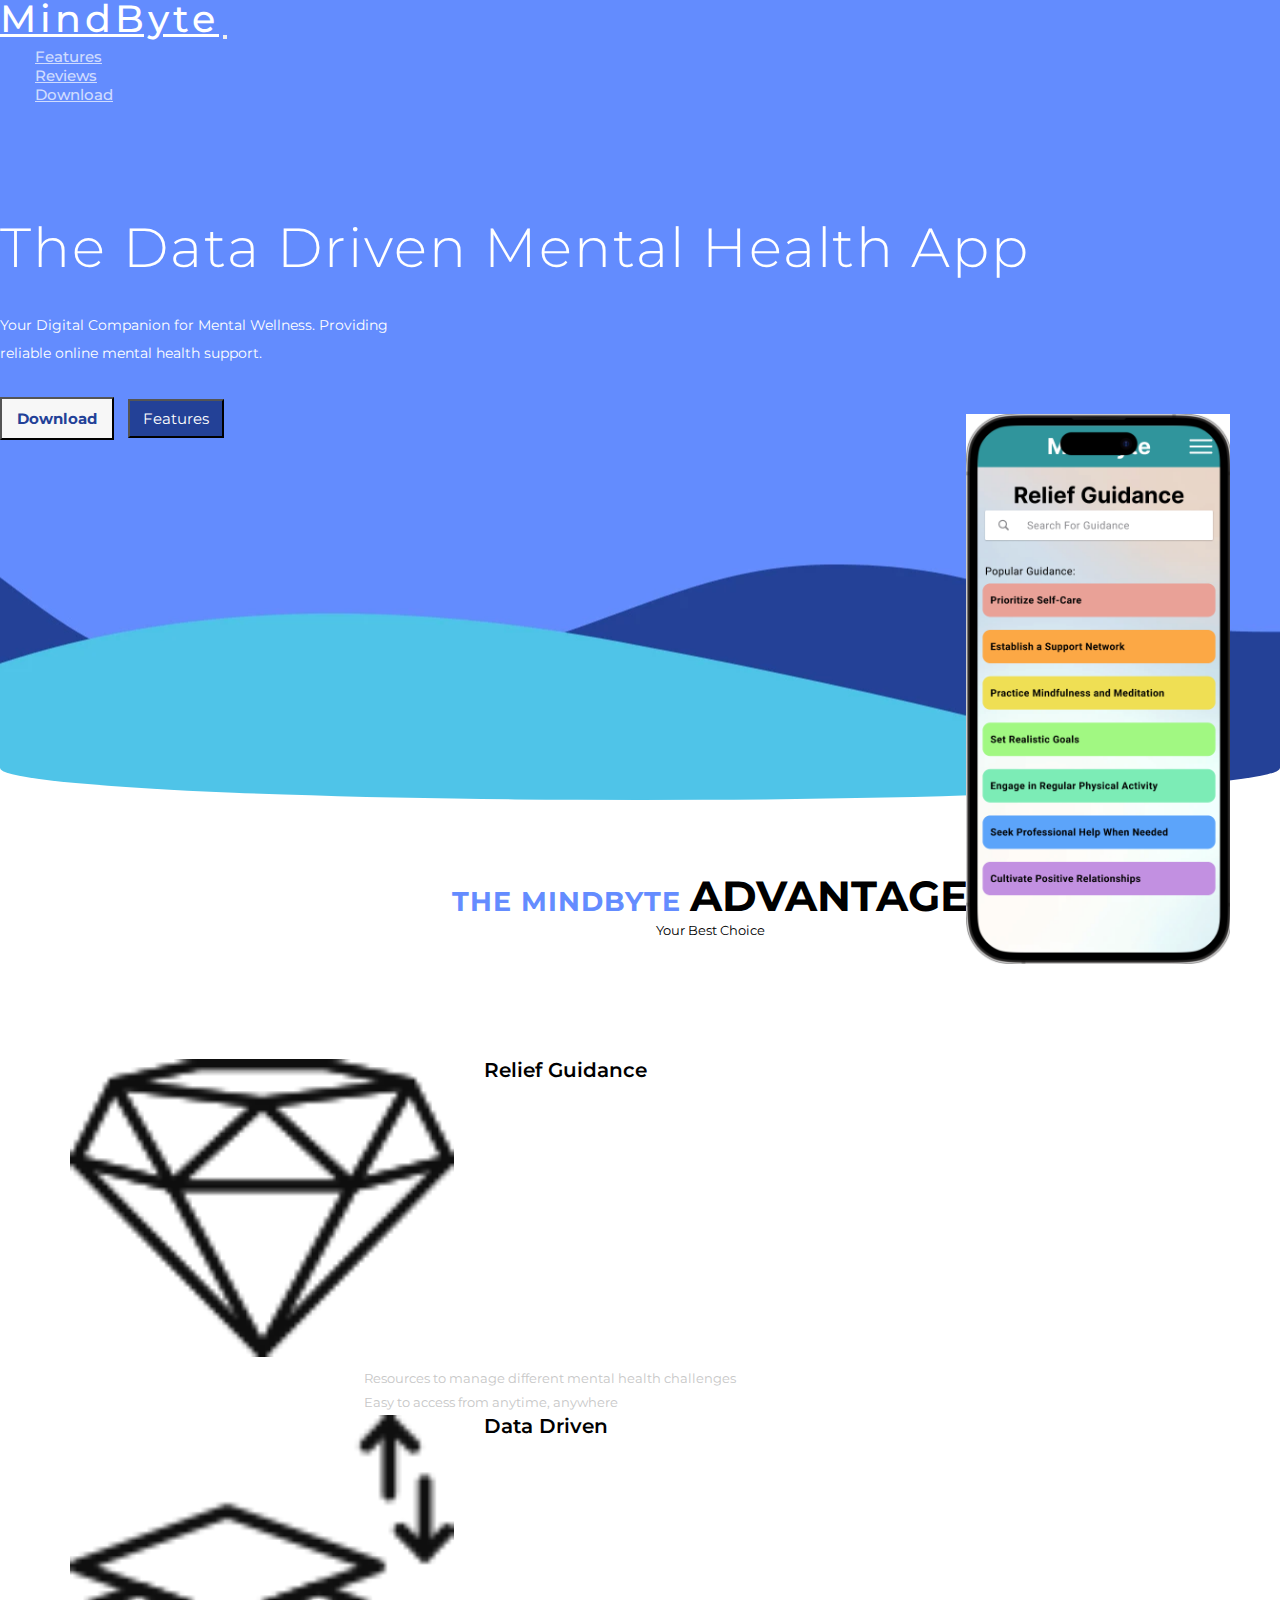
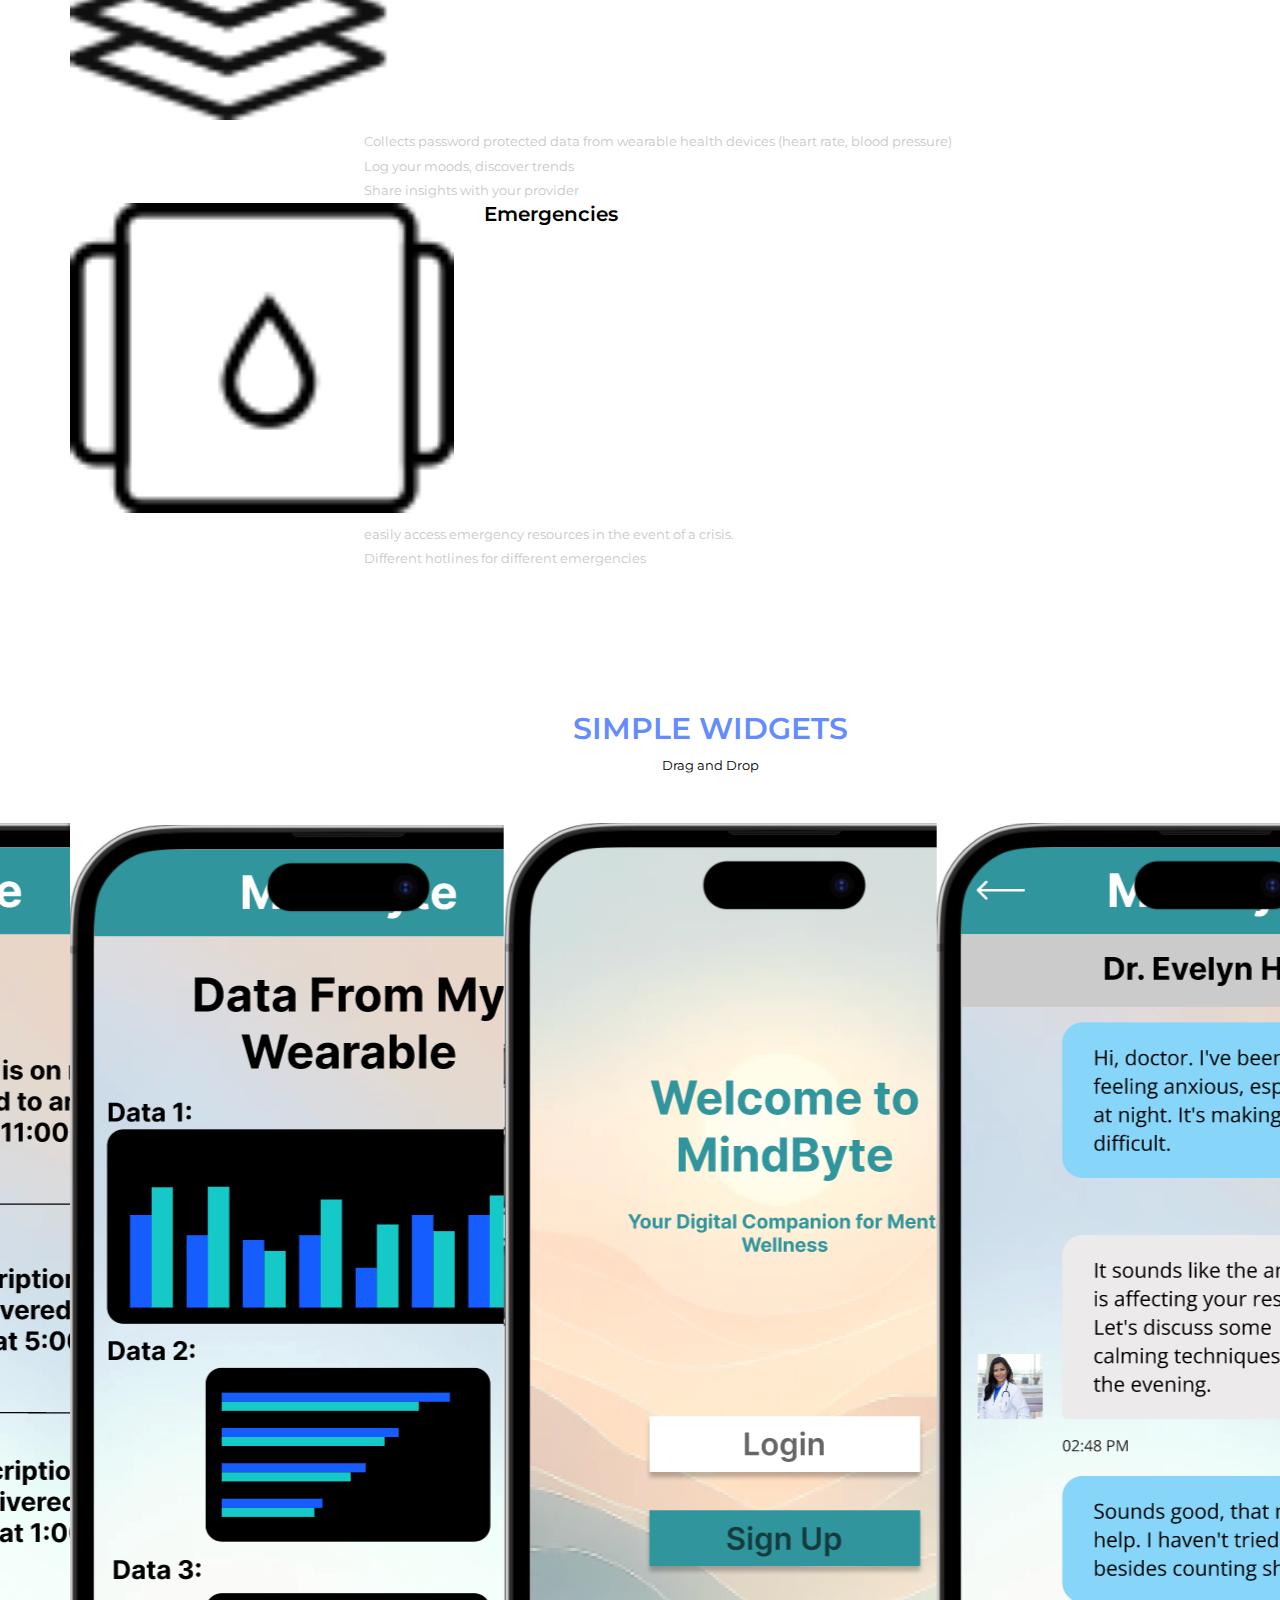
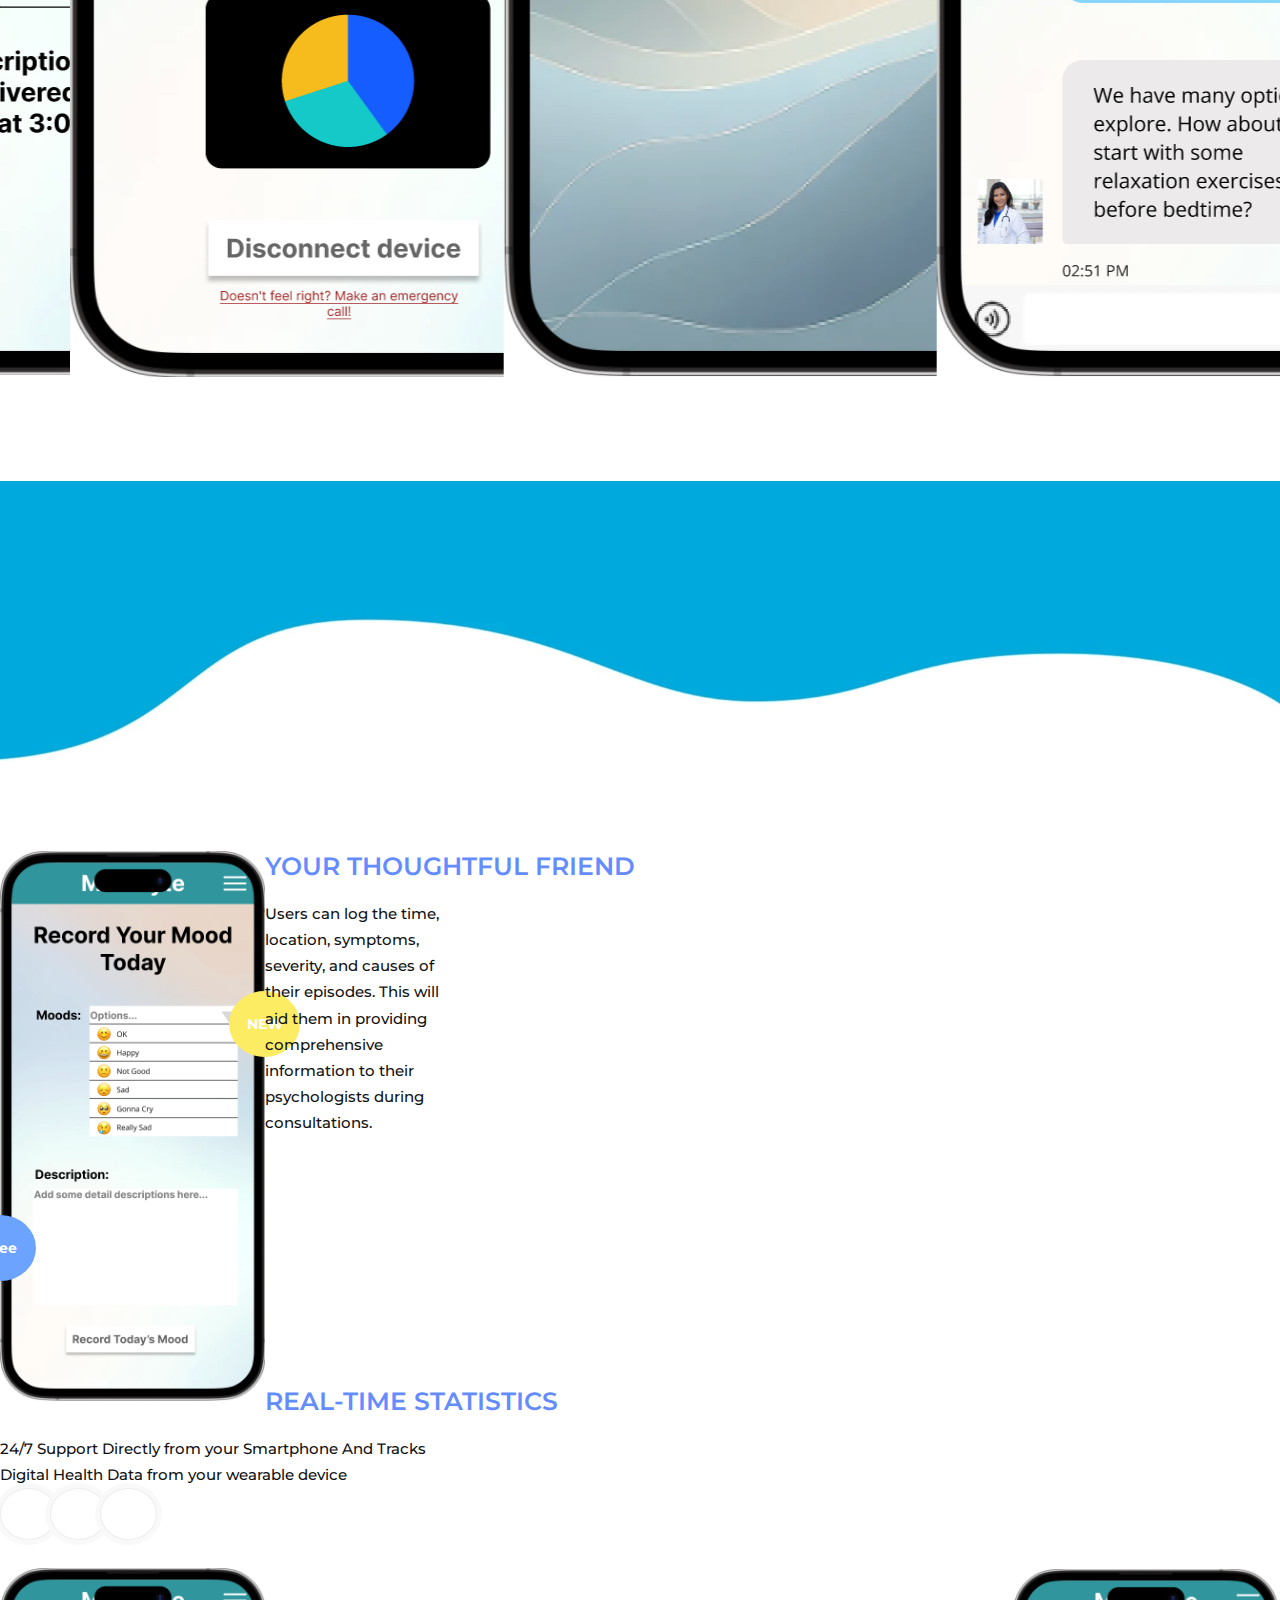
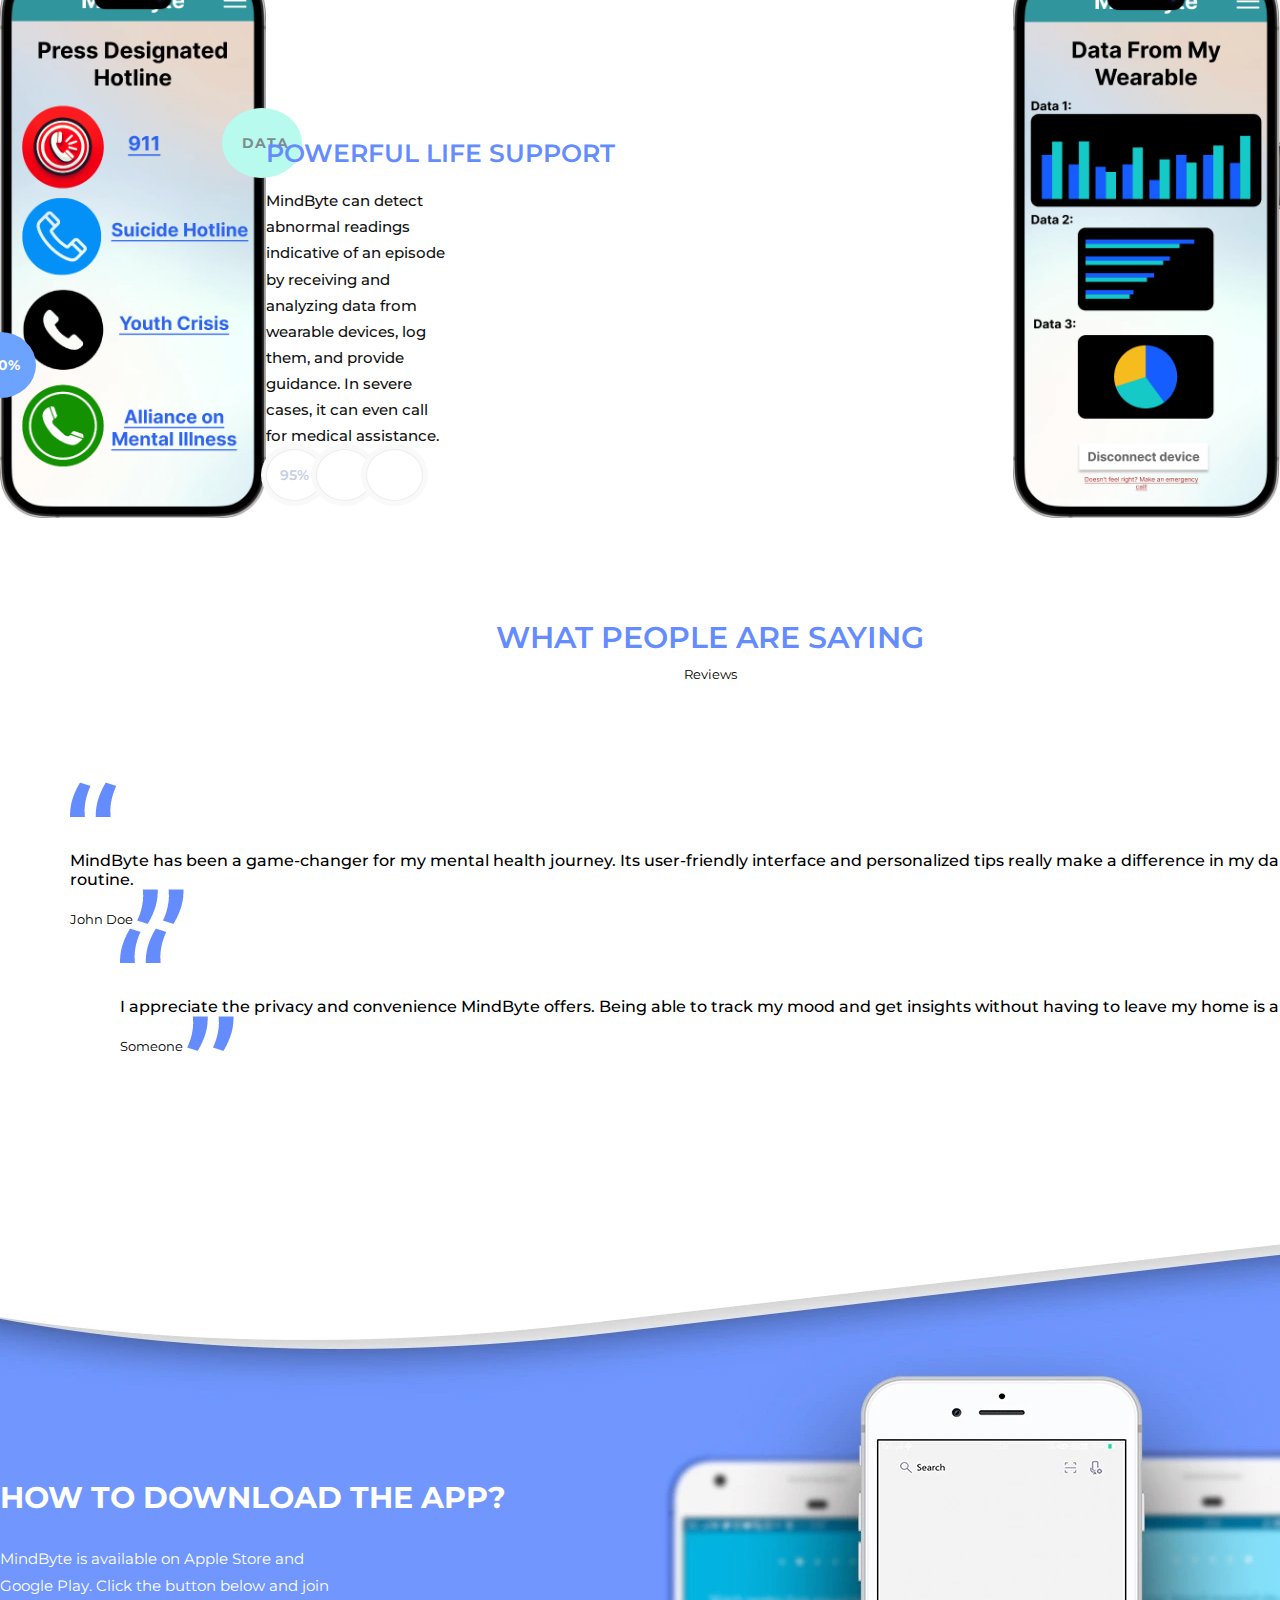
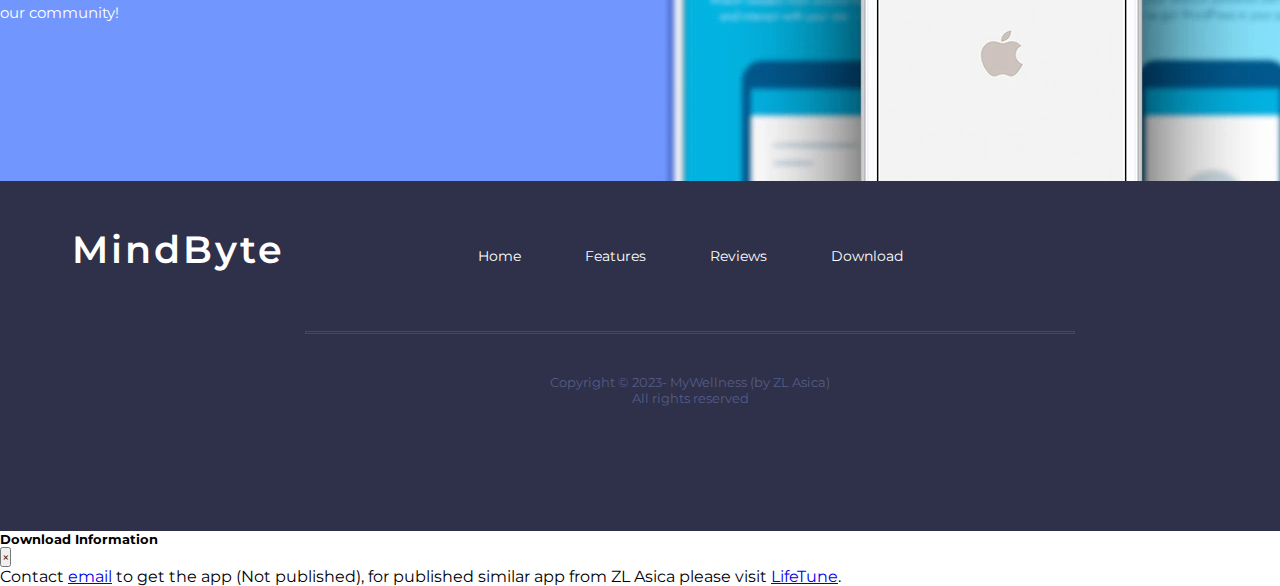
==== index.html @ e3cf309f "Add files via upload" ====
<!DOCTYPE html>
<html lang="en">
<head>
	<meta charset="UTF-8">
	<title>MindByte &mdash; personal mental health tracking app</title>
	<meta name="viewport" content="width=device-width, initial-scale=1.0">
    <meta name="description" content="A Personalized Contextual Wellness Advisor App" />
    <meta name="keywords" content="wellness, mywellness, advisor, health" />
    <meta name="author" content="ZL Asica" />

	<!-- Facebook and Twitter integration -->
	<meta property="og:title" content="MyWellness – Personal Health Tracking"/>
    <meta property="og:image" content="/img/favicon.png"/>
    <meta property="og:url" content="https://mywellness.zla.app/"/>
    <meta property="og:site_name" content="MyWellness"/>
    <meta property="og:description" content="A personalized app to track and advise on your health"/>
    <meta name="twitter:title" content="MyWellness" />
    <meta name="twitter:image" content="/img/favicon.png" />
    <meta name="twitter:url" content="https://mywellness.zla.app/" />
    <meta name="twitter:card" content="summary_large_image" />
    
    <!-- Other head elements -->
    <link rel="icon" href="/img/favicon.png" type="image/x-icon">


	<!-- Bootstrap CSS -->
    <link rel="stylesheet" href="https://cdn.jsdelivr.net/npm/bootstrap@5.3.2/dist/css/bootstrap.min.css" integrity="sha256-MBffSnbbXwHCuZtgPYiwMQbfE7z+GOZ7fBPCNB06Z98=" crossorigin="anonymous">
    <!-- Swiper CSS -->
    <link rel="stylesheet" href="https://cdn.jsdelivr.net/npm/swiper@11/swiper-bundle.min.css"/>
    <!-- Animate.css -->
    <link rel="stylesheet" href="https://cdnjs.cloudflare.com/ajax/libs/animate.css/4.1.1/animate.css">
    <!-- Font Awesome -->
    <link rel="stylesheet" href="https://use.fontawesome.com/releases/v5.0.13/css/all.css" integrity="sha384-DNOHZ68U8hZfKXOrtjWvjxusGo9WQnrNx2sqG0tfsghAvtVlRW3tvkXWZh58N9jp" crossorigin="anonymous">
    <!-- Theme Style -->
    <link rel="stylesheet" href="css/style.css">
	
</head>
<body>


<div id="page-wrap">
	<!-- ==========================================================================================================
													   HERO
		 ========================================================================================================== -->
    <header>
    	<div id="fh5co-hero-wrapper">
    		<nav class="container navbar navbar-expand-lg main-navbar-nav navbar-light">
                <a class="navbar-brand" href="#">MindByte</a>
                <button class="navbar-toggler" type="button" data-bs-toggle="collapse" data-bs-target="#navbarSupportedContent" aria-controls="navbarSupportedContent" aria-expanded="false" aria-label="Toggle navigation">
                    <span class="navbar-toggler-icon"></span>
                </button>
            
                <div class="collapse navbar-collapse" id="navbarSupportedContent">
                    <ul class="navbar-nav me-auto mb-2 mb-lg-0">
                        <li class="nav-item">
                            <a class="nav-link" href="#" onclick="goToSection('fh5co-features');">Features</a>
                        </li>
                        <li class="nav-item">
                            <a class="nav-link" href="#" onclick="goToSection('fh5co-reviews');">Reviews</a>
                        </li>
                        <li class="nav-item">
                            <a class="nav-link" href="#" onclick="goToSection('fh5co-download');">Download</a>
                        </li>
                    </ul>

                    <!--<div class="social-icons-header">-->
    				<!--	<a href="#"><i class="fab fa-facebook-f"></i></a>-->
    				<!--	<a href="#"><i class="fab fa-instagram"></i></a>-->
    				<!--	<a href="#"><i class="fab fa-twitter"></i></a>-->
    				<!--</div>-->
                </div>
            </nav>
            
            
    		<div class="container fh5co-hero-inner">
    			<h1 class="animated fadeIn wow" data-wow-delay="0.4s">The Data Driven Mental Health App</h1>
    			<p class="animated fadeIn wow" data-wow-delay="0.67s">
					Your Digital Companion for Mental Wellness. Providing reliable online mental health support. </p>
                <button class="btn btn-md download-btn-first wow fadeInLeft animated" data-wow-delay="0.85s" onclick="goToSection('fh5co-download'); return false;">Download</button>
                <button class="btn btn-md features-btn-first animated fadeInLeft wow" data-wow-delay="0.95s" onclick="goToSection('fh5co-features'); return false;">Features</button>
    			<img class="fh5co-hero-smartphone animated fadeInRight wow" data-wow-delay="1s" src="img/relief.png" alt="Smartphone">
    		</div>
    
    	</div> <!-- first section wrapper -->
	</header>

    <main>
    	<!-- ==========================================================================================================
    													 ADVANTAGES
    		 ========================================================================================================== -->
    
    	<div class="fh5co-advantages-outer">
    		<div class="container">
    			<h1 class="second-title"><span class="span-perfect">The MindByte</span> <span class="span-features">Advantage</span></h1>
    			<small>Your Best Choice</small>
    
    			<div class="row fh5co-advantages-grid-columns wow animated fadeIn" data-wow-delay="0.36s">
    
    				<div class="col-sm-4">
    					<img class="grid-image" src="img/icon-1.png" loading="lazy" alt="Icon-1">
    					<h1 class="grid-title">Relief Guidance</h1>
    					<p class="grid-desc">Resources to manage different mental health challenges<br>
							Easy to access from anytime, anywhere</p>
    				</div>
    
    				<div class="col-sm-4">
    					<img class="grid-image" src="img/icon-2.png" loading="lazy" alt="Icon-2">
    					<h1 class="grid-title">Data Driven</h1>
    					<p class="grid-desc">Collects password protected data from wearable health devices
							(heart rate, blood pressure)<br>
							Log your moods, discover trends<br>
							Share insights with your provider
							</p>
    				</div>
    
    				<div class="col-sm-4">
    					<img class="grid-image" src="img/icon-3.png" loading="lazy" alt="Icon-3">
    					<h1 class="grid-title">Emergencies</h1>
    					<p class="grid-desc">easily access emergency resources in the event of a crisis.<br>
							Different hotlines for different emergencies</p>
    				</div>
    			</div>
    		</div>
    	</div>
    
    	<!-- ==========================================================================================================
    													  SLIDER
    		 ========================================================================================================== -->
    
    	<div class="fh5co-slider-outer wow fadeIn" data-wow-delay="0.36s">
    		<h1>SIMPLE WIDGETS</h1>
    		<small>Drag and Drop</small>
    		<div class="container fh5co-slider-inner">
    
    
    			<div class="swiper-container">
                    <div class="swiper-wrapper">
                        <!-- Slides -->
                        <div class="swiper-slide"><img src="img/login.png" loading="lazy" alt=""></div>
                        <div class="swiper-slide"><img src="img/doctor.png" loading="lazy" alt=""></div>
                        <div class="swiper-slide"><img src="img/orders.png" loading="lazy" alt=""></div>
                        <div class="swiper-slide"><img src="img/wearable.png" loading="lazy" alt=""></div>
                    </div>
                    <!-- 如果需要导航按钮 -->
                    <div class="swiper-button-prev carousel-left-arrow"></div>
                    <div class="swiper-button-next carousel-right-arrow"></div>
                </div>

    
    		</div>
    	</div>
    
    
    	<!-- ==========================================================================================================
    													  FEATURES
    		 ========================================================================================================== -->
    
    	<div class="curved-bg-div wow animated fadeIn" data-wow-delay="0.15s"></div>
    	<div id="fh5co-features" class="fh5co-features-outer">
    		<div class="container">
    
    			<div class="row fh5co-features-grid-columns">
    
    				<div class="col-sm-6 in-order-1 wow animated fadeInLeft" data-wow-delay="0.22s">
    					<div class="col-sm-image-container">
    						<img class="img-float-left" src="img/record.png" loading="lazy" alt="smartphone-1">
    						<span class="span-new">NEW</span>
    						<span class="span-free">Free</span>
    					</div>
    				</div>
    
    				<div class="col-sm-6 in-order-2 sm-6-content wow animated fadeInRight" data-wow-delay="0.22s">
    					<h1>Your Thoughtful Friend</h1>
    					<p>Users can log the time, location, symptoms, severity, and causes of their episodes. This will aid them in providing comprehensive information to their psychologists during consultations.
						</p>
    					<!--<span class="circle circle-first"><i class="fab fa-instagram"></i></span>-->
    					<!--<span class="circle circle-middle"><i class="fab fa-facebook"></i></span>-->
    					<!--<span class="circle circle-last"><i class="fab fa-twitter"></i></span>-->
    				</div>
    
    				<div class="col-sm-6 in-order-3 sm-6-content wow animated fadeInLeft" data-wow-delay="0.22s">
    					<h1>REAL-TIME STATISTICS</h1>
    					<p>24/7 Support Directly from your Smartphone And Tracks Digital Health Data from your wearable device </p>
    					<span class="circle circle-first"><i class="fas fa-star"></i></span>
    					<span class="circle circle-middle"><i class="far fa-star"></i></span>
    					<span class="circle circle-last"><i class="far fa-thumbs-up"></i></span>
    				</div>
    
    				<div class="col-sm-6 in-order-4 wow animated fadeInRight" data-wow-delay="0.22s">
    					<img class="img-float-right" src="img/wearable.png" loading="lazy" alt="smartphone-1">
    				</div>
    
    				<div class="col-sm-6 in-order-5 wow animated fadeInLeft" data-wow-delay="0.22s">
    					<div class="col-sm-image-container">
    						<img class="img-float-left" src="img/emergency.png" loading="lazy" alt="smartphone-2">
    						<span class="span-data">DATA</span>
    						<span class="span-percent">100%</span>
    					</div>
    				</div>
    				<div class="col-sm-6 in-order-6 sm-6-content wow animated fadeInRight" data-wow-delay="0.22s">
    					<h1>POWERFUL Life Support</h1>
    					<p>MindByte can detect abnormal readings indicative of an episode by receiving and analyzing data from wearable devices, log them, and provide guidance. In severe cases, it can even call for medical assistance.</p>
    					<span class="circle circle-first">95%</span>
    					<span class="circle circle-middle"><i class="fas fa-forward"></i></span>
    					<span class="circle circle-last"><i class="fab fa-github"></i></span>
    
    				</div>
    
    			</div> <!-- row -->
    
    		</div>
    	</div>
    
    	<!-- ==========================================================================================================
    													  REVIEWS
    		 ========================================================================================================== -->
    
    	<div id="fh5co-reviews" class="fh5co-reviews-outer">
    		<h1>What people are saying</h1>
    		<small>Reviews</small>
    		<div class="container fh5co-reviews-inner">
    			<div class="row justify-content-center">
    				<div class="col-sm-5 wow fadeIn animated" data-wow-delay="0.25s">
    					<img class="float-left" src="img/quotes-1.jpg" loading="lazy" alt="Quote 1">
    					<p class="testimonial-desc">MindByte has been a game-changer for my mental health journey. Its user-friendly interface and personalized tips really make a difference in my daily routine.</p>
    					<small class="testimonial-author">John Doe</small>
    					<img class="float-right" src="img/quotes-2.jpg" loading="lazy" alt="Quote 2">
    				</div>
    				<div class="col-sm-5 testimonial-2 wow fadeIn animated" data-wow-delay="0.67s">
    					<img class="float-left" src="img/quotes-1.jpg" loading="lazy" alt="Quote 1">
    					<p class="testimonial-desc">I appreciate the privacy and convenience MindByte offers. Being able to track my mood and get insights without having to leave my home is amazing.</p>
    					<small class="testimonial-author">Someone</small>
    					<img class="float-right" src="img/quotes-2.jpg" loading="lazy" alt="Quote 2">
    				</div>
    			</div>
    
    		</div>
    	</div>
    	
    	<!-- ==========================================================================================================
                                                     BOTTOM
        ========================================================================================================== -->
    
    	<div id="fh5co-download" class="fh5co-bottom-outer">
    		<div class="overlay">
    			<div class="container fh5co-bottom-inner">
    				<div class="row">
    					<div class="col-sm-6">
    						<h1>How to download the app?</h1>
    						<p>MindByte is available on Apple Store and Google Play. Click the button below and join our community!</p>
    						<a class="wow fadeIn animated" data-wow-delay="0.25s" href="#"><img class="app-store-btn" src="img/app-store-icon.png" loading="lazy" alt="App Store Icon"></a>
    						<a class="wow fadeIn animated" data-wow-delay="0.67s" href="#"><img class="google-play-btn" src="img/google-play-icon.png" loading="lazy" alt="Google Play Icon"></a>
    					</div>
    				</div>
    			</div>
    		</div>
    	</div>
    	
	</main>

	<!-- ==========================================================================================================
                                               SECTION 7 - SUB FOOTER
    ========================================================================================================== -->

	<footer class="footer-outer">
		<div class="container footer-inner">

			<div class="footer-three-grid wow fadeIn animated" data-wow-delay="0.66s">
				<div class="column-1-3">
					<h1>MindByte</h1>
				</div>
				<div class="column-2-3">
					<nav class="footer-nav">
                        <ul>
                            <li><a href="#" onclick="goToSection('fh5co-hero-wrapper');">Home</a></li>
                            <li><a href="#" onclick="goToSection('fh5co-features');">Features</a></li>
                            <li><a href="#" onclick="goToSection('fh5co-reviews');">Reviews</a></li>
                            <li class="active"><a href="#" onclick="goToSection('fh5co-download');">Download</a></li>
                        </ul>
                    </nav>
				</div>
				<!--<div class="column-3-3">-->
				<!--	<div class="social-icons-footer">-->
				<!--		<a href=""><i class="fab fa-facebook-f"></i></a>-->
				<!--		<a href=""><i class="fab fa-instagram"></i></a>-->
				<!--		<a href=""><i class="fab fa-twitter"></i></a>-->
				<!--	</div>-->
				<!--</div>-->
			</div>

			<span class="border-bottom-footer"></span>

			<p class="copyright">
                Copyright &copy; 2023-<span id="copyright-year"></span> MyWellness (by ZL Asica)<br>All rights reserved
            </p>

		</div>
	</footer>




</div> <!-- main page wrapper -->

	<!-- ==========================================================================================================
                                               Java Scripts
    ========================================================================================================== -->
	<!-- Bootstrap JS (使用 defer 确保在文档解析完毕后加载) -->
    <script src="https://cdn.jsdelivr.net/npm/bootstrap@5.3.2/dist/js/bootstrap.min.js" defer integrity="sha256-YMa+wAM6QkVyz999odX7lPRxkoYAan8suedu4k2Zur8=" crossorigin="anonymous"></script>
    <!-- Swiper JS (使用 defer 确保在文档解析完毕后加载) -->
    <script src="https://cdn.jsdelivr.net/npm/swiper@11/swiper-bundle.min.js" defer></script>
    <!-- WOW JS (使用 defer 确保在文档解析完毕后加载) -->
    <script src="https://cdn.jsdelivr.net/npm/wowjs@1.1.3/dist/wow.min.js" defer integrity="sha256-gHiUEskgBO+3ccSDRM+c5+nEwTGp64R99KYPfITpnuo=" crossorigin="anonymous"></script>
    <!-- Custom JS -->
    <script src="js/main.js"></script>
    
    <!-- 模态框 -->
    <div class="modal fade" id="downloadModal" tabindex="-1" role="dialog" aria-labelledby="downloadModalLabel" aria-hidden="true">
      <div class="modal-dialog" role="document">
        <div class="modal-content">
          <div class="modal-header">
            <h5 class="modal-title" id="downloadModalLabel">Download Information</h5>
            <button type="button" class="close" data-bs-dismiss="modal" aria-label="Close">
              <span aria-hidden="true">&times;</span>
            </button>
          </div>
          <div class="modal-body">
            Contact <a href="mailto:zl@zla.moe" target="_blank">email</a> to get the app (Not published), for published similar app from ZL Asica please visit <a href="https://lifetune.zla.app" target="_blank">LifeTune</a>.
          </div>
        </div>
      </div>
    </div>
    


</body>
</html>
---- css/style.css ----
@import url("https://fonts.googleapis.com/css?family=Montserrat:200,300,400,500,600,700,800&display=swap");
* {
  margin: 0px;
  padding: 0px;
  font-family: "Montserrat", "sans-serif";
}

html {
  overflow-x: hidden;
}

.download-btn-first {
  background: #f7f7f7;
}

.download-btn-first:hover {
  background: #234197;
  color: #fff !important;
}

.features-btn-first {
  font-weight: 700;
}

.features-btn-first:hover {
  background: #f7f7f7 !important;
  color: #234197 !important;
}

#fh5co-hero-wrapper {
  height: 800px;
  width: 100%;
  background: url("../img/banner-bg.webp") no-repeat center;
  border-radius: 0 0 50% 50% / 4%;
}

.main-navbar-nav .navbar-brand {
  font-size: 38px;
  letter-spacing: 4px;
  position: relative;
  top: -5px;
  font-weight: 500;
}

.main-navbar-nav {
  color: #fff !important;
}
.main-navbar-nav li {
  color: #fff;
  opacity: .7;
}
.main-navbar-nav .navbar-nav .nav-item a:hover {
  color: #234197 !important;
  -webkit-transition: all .33s ease;
  -moz-transition: all .33s ease;
  -o-transition: all .33s ease;
  -ms-transition: all .33s ease;
  transition: all .33s ease;
}
.main-navbar-nav .active {
  color: #fff !important;
  opacity: 1 !important;
}
.main-navbar-nav a {
  color: #fff !important;
}
.main-navbar-nav .nav-link {
  opacity: 1 !important;
  margin: 0 35px;
  font-size: 14.5px;
  font-weight: 500;
}

.social-icons-header i {
  margin: 15px;
  font-size: 20px;
}

.social-icons-header a:hover i {
  opacity: .6;
  -webkit-transition: all .2s ease;
  -moz-transition: all .2s ease;
  -o-transition: all .2s ease;
  -ms-transition: all .2s ease;
  transition: all .2s ease;
}

.fh5co-hero-inner {
  margin-top: 110px;
  position: relative;
}
.fh5co-hero-inner > h1 {
  color: #fff;
  font-weight: 300;
  font-size: 55px;
  letter-spacing: 2px;
}
.fh5co-hero-inner > p {
  width: 400px;
  font-size: 14px;
  color: #fff;
  margin-top: 30px;
  margin-bottom: 30px;
  line-height: 2em;
}
.fh5co-hero-inner .download-btn-first {
  font-size: 15px;
  padding: 10px 15px;
  font-weight: 700;
  color: #234197;
}
.fh5co-hero-inner .features-btn-first {
  font-size: 15px;
  padding: 8px 13px;
  font-weight: 400;
  background: #234197;
  color: #fff;
  margin-left: 10px;
}
.fh5co-hero-inner .fh5co-hero-smartphone {
  position: absolute;
  right: 0px;
  top: 120px;
  height: 650px;
}

/* ==========================================================================================================
										ADVANTAGES
   ========================================================================================================== */
.fh5co-advantages-outer {
  padding: 70px;
  height: auto;
  width: 100%;
  overflow: hidden;
}
.fh5co-advantages-outer .span-perfect {
  color: #648cff;
  text-transform: uppercase;
  font-size: 27px;
  letter-spacing: 1px;
}
.fh5co-advantages-outer .span-features {
  text-transform: uppercase;
  font-size: 42px;
}
.fh5co-advantages-outer .second-title {
  text-align: center;
  display: block;
}
.fh5co-advantages-outer small {
  display: block;
  text-align: center;
}
.fh5co-advantages-outer .fh5co-advantages-grid-columns {
  margin-top: 120px;
}
.fh5co-advantages-outer .fh5co-advantages-grid-columns .col-sm-4 .grid-image {
  width: 30%;
  float: left;
  padding-right: 30px;
  position: relative;
  top: 1px;
  color: #648cff;
}
.fh5co-advantages-outer .fh5co-advantages-grid-columns .col-sm-4 .grid-title {
  float: left;
  font-size: 20px;
  font-weight: 600;
}
.fh5co-advantages-outer .fh5co-advantages-grid-columns .col-sm-4 .grid-desc {
  float: right;
  font-size: 13px;
  padding-right: 7%;
  width: 70%;
  color: #c7c7c7;
  margin-top: 10px;
  line-height: 1.87em;
}

.fh5co-slider-inner {
  margin-top: 50px;
  margin-bottom: 30px;
}

/* ==========================================================================================================
										SLIDER
   ========================================================================================================== */
.fh5co-slider-outer {
  width: 100%;
  height: auto;
  padding: 70px;
}
.fh5co-slider-outer h1 {
  color: #648cff;
  text-transform: uppercase;
  font-size: 30px;
  font-weight: 600;
  margin-bottom: 10px;
  text-align: center;
}
.fh5co-slider-outer > h1, .fh5co-slider-outer small {
  text-align: center;
  display: block;
}
.fh5co-slider-outer .fh5co-slider-outer {
  margin-top: 50px;
}
.fh5co-slider-outer .carousel-left-arrow {
  position: absolute;
  left: -100px;
  bottom: 250px;
  font-size: 60px;
  color: #ececec;
}
.fh5co-slider-outer .carousel-right-arrow {
  position: absolute;
  right: -100px;
  bottom: 250px;
  font-size: 60px;
  color: #ececec;
}
.fh5co-slider-outer .item img {
  height: 400px;
  width: 200px;
  object-fit: contain;
}

/* ==========================================================================================================
										FEATURES
   ========================================================================================================== */
.curved-bg-div {
  background: url("../img/curved-bgg.webp") no-repeat;
  background-position: 0px -140px;
  background-size: cover;
  width: 100%;
  height: 300px;
}

.fh5co-features-outer {
  width: 100%;
  height: auto;
  margin-top: -180px;
}
.fh5co-features-outer .col-sm-6 {
  margin-top: 80px;
}
.fh5co-features-outer .col-sm-6 img {
  height: 550px;
}
.fh5co-features-outer .sm-6-content {
  margin-top: 250px;
  position: relative;
}
.fh5co-features-outer .sm-6-content h1 {
  color: #648cff;
  text-transform: uppercase;
  font-size: 25px;
  font-weight: 600;
  margin-bottom: 20px;
}
.fh5co-features-outer .sm-6-content p {
  color: #111;
  font-weight: 500;
  font-size: 14.5px;
  line-height: 1.8em;
  width: 450px;
}
.fh5co-features-outer .col-sm-6 .col-sm-image-container {
  position: relative;
  width: 300px;
}
.fh5co-features-outer .col-sm-6 .span-new {
  color: #fff;
  background: #fcec64;
  padding: 18px;
  width: 35px;
  display: inline-block;
  line-height: 30px;
  height: 30px;
  text-align: center;
  border-radius: 50%;
  font-size: 14px;
  box-sizing: initial;
  position: absolute;
  font-weight: 700;
  right: 0;
  top: 140px;
}
.fh5co-features-outer .col-sm-6 .span-free {
  color: #fff;
  background: #6ca3ff;
  padding: 18px;
  width: 35px;
  display: inline-block;
  line-height: 30px;
  height: 30px;
  text-align: center;
  border-radius: 50%;
  font-size: 14px;
  box-sizing: initial;
  position: absolute;
  left: -35px;
  bottom: -430px;
  font-weight: 700;
}
.fh5co-features-outer .col-sm-6 .span-data {
  color: #7e8c91;
  background: #b8faee;
  padding: 20px;
  width: 40px;
  display: inline-block;
  line-height: 30px;
  height: 30px;
  text-align: center;
  border-radius: 50%;
  font-size: 14px;
  letter-spacing: 1px;
  box-sizing: initial;
  position: absolute;
  top: 140px;
  right: -2px;
  font-weight: 700;
}
.fh5co-features-outer .col-sm-6 .span-percent {
  color: #fff;
  background: #6ca3ff;
  padding: 18px;
  width: 35px;
  display: inline-block;
  line-height: 30px;
  height: 30px;
  text-align: center;
  border-radius: 50%;
  font-size: 14px;
  box-sizing: initial;
  position: absolute;
  left: -35px;
  bottom: -430px;
  font-weight: 700;
}
.fh5co-features-outer .col-sm-6 .circle {
  color: #c3cfe5;
  border: 1px solid #ededed;
  background: #fff;
  padding: 10px;
  width: 35px;
  display: inline-block;
  line-height: 30px;
  height: 30px;
  text-align: center;
  border-radius: 50%;
  font-size: 14px;
  box-sizing: initial;
  position: absolute;
  font-weight: 600;
  box-shadow: 0 0 0 5px #f9f9f9;
}
.fh5co-features-outer .col-sm-6 .circle-first {
  width: 35px;
  display: inline-block;
  line-height: 30px;
  height: 30px;
  text-align: center;
  border-radius: 50%;
  font-size: 14px;
  box-sizing: initial;
  position: absolute;
  margin-left: 0px;
  font-weight: 600;
}
.fh5co-features-outer .col-sm-6 .circle-middle {
  width: 35px;
  display: inline-block;
  line-height: 30px;
  height: 30px;
  text-align: center;
  border-radius: 50%;
  font-size: 14px;
  box-sizing: initial;
  position: absolute;
  margin-left: 50px;
  font-weight: 600;
}
.fh5co-features-outer .col-sm-6 .circle-last {
  width: 35px;
  display: inline-block;
  line-height: 30px;
  height: 30px;
  text-align: center;
  border-radius: 50%;
  font-size: 14px;
  box-sizing: initial;
  position: absolute;
  margin-left: 100px;
  font-weight: 600;
}

/* ==========================================================================================================
										REVIEWS
   ========================================================================================================== */
.fh5co-reviews-outer {
  width: 100%;
  height: 400px;
  padding: 70px;
  margin-top: 100px;
}
.fh5co-reviews-outer .fh5co-reviews-inner {
  margin-top: 100px;
}
.fh5co-reviews-outer > h1 {
  color: #648cff;
  text-transform: uppercase;
  font-size: 30px;
  font-weight: 600;
  margin-bottom: 10px;
  text-align: center;
}
.fh5co-reviews-outer > small {
  text-align: center;
  display: block;
}
.fh5co-reviews-outer .testimonial-desc {
  clear: both;
  padding-top: 30px;
  font-weight: 500;
}
.fh5co-reviews-outer .testimonial-2 {
  margin-left: 50px;
}

/* ==========================================================================================================
										BOTTOM
   ========================================================================================================== */
.fh5co-bottom-outer {
  width: 100%;
  height: 572px;
  background: url("../img/download-section-bg.webp") no-repeat center;
  margin-top: 120px;
  overflow-x: hidden;
}
.fh5co-bottom-outer .fh5co-bottom-inner {
  margin-top: 270px;
}
.fh5co-bottom-outer .fh5co-bottom-inner .col-sm-6 h1 {
  color: #fff;
  text-transform: uppercase;
  font-size: 30px;
  margin-bottom: 30px;
}
.fh5co-bottom-outer .fh5co-bottom-inner .col-sm-6 p {
  width: 350px;
  color: #fff;
  font-size: 14.5px;
  line-height: 1.85em;
}
.fh5co-bottom-outer .fh5co-bottom-inner .col-sm-6 img {
  margin-top: 25px;
}

   /* ==========================================================================================================
										SUB FOOTER
   ========================================================================================================== */
.img-float-left {
  float: left;
}

.img-float-right {
  float: right;
}

.footer-outer {
  width: 100%;
  padding: 50px;
  height: 250px;
  background: #2e3149;
  overflow: hidden;
}
.footer-outer .footer-inner {
  width: 100%;
  height: inherit;
}
.footer-outer .social-icons-footer i {
  margin: 15px;
  font-size: 20px;
}
.footer-outer .social-icons-footer a:hover i {
  opacity: .6;
  -webkit-transition: all .2s ease;
  -moz-transition: all .2s ease;
  -o-transition: all .2s ease;
  -ms-transition: all .2s ease;
  transition: all .2s ease;
}
.footer-outer .footer-three-grid {
  width: 1140px;
  margin: 0 auto;
  height: 50px;
  text-align: center;
}
.footer-outer .column-1-3 {
  width: 20%;
  float: left;
  height: 50px;
}
.footer-outer .column-1-3 h1 {
  font-size: 38px;
  letter-spacing: 3px;
  position: relative;
  top: -5px;
  font-weight: 600;
  color: #fff;
}
.footer-outer .column-2-3 {
  width: 60%;
  float: left;
  height: 50px;
}
.footer-outer .column-3-3 {
  width: 20%;
  float: left;
  height: 50px;
}
.footer-outer .column-3-3 a {
  color: #b5b5c8;
}
.footer-outer .column-3-3 .social-icons-header a:hover {
  color: #fff;
  opacity: 1;
  -webkit-transition: color .2s ease;
  -o-transition: color .2s ease;
  transition: color .2s ease;
}
.footer-outer .footer-nav ul {
  list-style: none;
  text-align: center;
}
.footer-outer .footer-nav ul li {
  display: inline-block;
  line-height: 50px;
  color: #b5b5c8;
  margin: 0 30px;
  font-size: 14px;
}
.footer-outer .footer-nav ul li:hover {
  color: #fff;
  -webkit-transition: color .2s ease-in-out;
  -o-transition: color .2s ease-in-out;
  transition: color .2s ease-in-out;
}
.footer-outer .footer-nav ul .active {
  color: #fff;
}
.footer-outer .footer-nav ul li a {
  color: #fff;
  text-decoration: none;
}
.footer-outer .border-bottom-footer {
  height: 1px;
  width: 60%;
  margin: 0 auto;
  border: 1px solid #434769;
  display: block;
  margin-top: 50px;
}
.footer-outer .copyright {
  color: #565b87;
  text-align: center;
  font-size: 13px;
  padding: 40px 0;
}

.google-play-btn {
  margin-left: 10px;
}

/* ==========================================================================================================
                                       RESPONSIVE STYLING
  ========================================================================================================== */
@media screen and (max-width: 1400px) {
  body {
    overflow-x: hidden;
  }

  .fh5co-hero-inner .fh5co-hero-smartphone {
    position: absolute;
    right: 50px;
    top: 200px;
    height: 550px;
  }

  .curved-bg-div {
    background-position: 100% -20px;
  }

  .footer-outer .footer-three-grid {
    width: 100%;
  }
}
@media screen and (max-width: 1200px) {
  body {
    overflow-x: hidden;
  }

  .fh5co-hero-inner .fh5co-hero-smartphone {
    position: absolute;
    right: -15px;
    top: 200px;
    height: 550px;
  }
}
@media screen and (max-width: 993px) {
  body {
    overflow-x: hidden;
  }

  #fh5co-hero-wrapper {
    height: 95vh;
  }

  .fh5co-hero-inner {
    margin-top: 30px;
  }

  .fh5co-hero-inner .fh5co-hero-smartphone {
    position: absolute;
    left: 0;
    right: 0;
    margin-left: auto;
    margin-right: auto;
    top: 270px;
    height: 460px;
    margin-top: 110px;
  }

  .fh5co-advantages-outer {
    margin-top: 50px;
    padding-bottom: 0;
  }

  .fh5co-advantages-outer .fh5co-advantages-grid-columns .col-sm-4 .grid-image {
    width: 60px;
    float: none;
    display: block;
    margin: 0 auto;
    padding-right: 0px;
    margin-bottom: 20px;
    position: relative;
    top: 1px;
  }

  .fh5co-advantages-outer .fh5co-advantages-grid-columns .col-sm-4 .grid-title {
    float: none;
    text-align: center;
  }

  .fh5co-advantages-outer .fh5co-advantages-grid-columns .col-sm-4 .grid-desc {
    float: none;
    width: 100%;
    text-align: center;
  }

  .fh5co-slider-outer .fh5co-slider-outer {
    margin-top: 0px;
  }

  .fh5co-features-outer {
    margin-top: -100px;
  }

  .fh5co-features-outer .sm-6-content p {
    width: 100%;
  }

  .footer-outer .footer-nav ul li {
    margin: 0 10px;
  }

  .footer-outer .social-icons-footer i {
    margin: 15px 10px;
    font-size: 20px;
  }
}
@media screen and (max-width: 993px) {
  .fh5co-features-grid-columns .col-sm-6 {
    -ms-flex: 0 0 50%;
    flex: 0 0 100%;
    width: 100%;
    max-width: 100%;
    margin: 30px auto;
    text-align: center;
  }

  .fh5co-features-outer .col-sm-6 .col-sm-image-container {
    position: relative;
    width: 295px !important;
    text-align: center;
    margin: 15px auto 0;
  }

  .no-float {
    float: none !important;
  }

  .fh5co-slider-outer .carousel-right-arrow {
    position: absolute;
    right: -70px;
    bottom: 250px;
    font-size: 60px;
    color: #ececec;
  }

  .fh5co-slider-outer .carousel-left-arrow {
    position: absolute;
    left: -70px;
    bottom: 250px;
    font-size: 60px;
    color: #ececec;
  }

  .img-float-right {
    float: none;
  }

  .img-float-left {
    float: none;
  }

  .fh5co-features-outer .col-sm-6 .span-percent, .fh5co-features-outer .col-sm-6 .span-free {
    left: -15px;
    bottom: 140px;
  }

  .fh5co-features-outer .col-sm-6 .span-new {
    right: -10px;
  }

  .fh5co-features-outer .col-sm-6 .span-data {
    right: -15px;
  }

  .fh5co-features-outer .col-sm-6 .circle {
    position: static;
    display: inline-block;
    margin: 25px 5px;
  }

  .fh5co-advantages-outer .second-title {
    margin-top: 60px;
  }

  .fh5co-features-grid-columns {
    display: flex;
    flex-direction: column;
  }
  .fh5co-features-grid-columns .in-order-4 {
    order: 1;
  }
  .fh5co-features-grid-columns .in-order-3 {
    order: 2;
  }

  .fh5co-reviews-outer {
    padding: 0;
  }

  .navbar-light .navbar-toggler {
    color: #fff !important;
    border-color: #c7c7c7 !important;
  }

  .navbar-light .navbar-nav .nav-link {
    margin: 0;
    width: 100%;
  }

  .social-icons-header i:first-of-type {
    margin-right: 10px !important;
    margin-left: 0 !important;
    font-size: 30px;
  }
}
@media screen and (max-width: 800px) {
  .fh5co-hero-inner > h1 {
    color: #fff;
    font-weight: 300;
    font-size: 45px;
    letter-spacing: 2px;
  }

  #fh5co-hero-wrapper {
    height: 800px;
  }

  .fh5co-advantages-outer .fh5co-advantages-grid-columns {
    margin-top: 40px;
  }

  .fh5co-advantages-grid-columns .col-sm-4 {
    -ms-flex: 0 0 100%;
    flex: 0 0 100%;
    width: 100%;
    max-width: 100%;
    margin: 30px auto;
    text-align: center;
  }

  .fh5co-hero-inner .fh5co-hero-smartphone {
    height: 420px;
    top: 310px;
  }

  .fh5co-advantages-outer .second-title {
    margin-top: 60px;
  }

  .fh5co-bottom-outer {
    margin-top: 40px;
    overflow: hidden;
  }

  .fh5co-bottom-outer .fh5co-bottom-inner {
    margin-top: 50px;
  }

  .fh5co-slider-outer {
    padding: 0;
  }

  .fh5co-slider-outer .carousel-left-arrow {
    left: 50px;
    font-size: 50px;
    bottom: 190px;
  }

  .fh5co-slider-outer .carousel-right-arrow {
    right: 50px;
    font-size: 50px;
    bottom: 190px;
  }

  .fh5co-reviews-inner .col-sm-5 {
    -ms-flex: 0 0 75%;
    flex: 0 0 75%;
    width: 75%;
    max-width: 75%;
    margin: 30px auto;
    text-align: center;
  }

  .fh5co-slider-outer .item img {
    height: 300px;
  }

  .fh5co-reviews-outer {
    height: auto;
  }

  .fh5co-reviews-outer .fh5co-reviews-inner {
    margin-top: 50px;
  }

  .fh5co-bottom-outer {
    background-position: center bottom;
    overflow: hidden;
    height: auto;
  }

  .fh5co-bottom-inner {
    overflow: hidden;
    padding-bottom: 50px;
    text-align: center;
  }

  .overlay {
    width: 100%;
    height: 100%;
    background: rgba(0, 0, 0, 0.6);
    overflow-x: hidden;
  }

  .fh5co-bottom-outer .fh5co-bottom-inner .col-sm-6 p {
    width: 90%;
    margin: 0 auto;
  }

  .footer-outer {
    height: auto;
    padding: 20px;
  }

  .footer-outer .column-1-3 {
    width: 100%;
    float: none;
    height: auto;
    padding-top: 30px;
  }

  .footer-outer .column-2-3 {
    width: 100%;
    float: none;
    height: auto;
  }

  .footer-outer .column-3-3 {
    width: 100%;
    float: left;
    height: auto;
    margin: 15px 0;
  }

  .footer-outer .copyright {
    margin-top: 30px;
    padding: 10px 0;
  }

  .footer-outer .border-bottom-footer {
    height: 1px;
    width: 100%;
    margin: 0 auto;
    border: 1px solid #434769;
    display: block;
    margin-top: 100px;
  }
}
@media screen and (max-width: 520px) {
  #fh5co-hero-wrapper {
    height: 900px;
  }

  .fh5co-hero-inner > h1 {
    font-size: 40px;
  }

  .fh5co-hero-inner > p {
    width: 100%;
  }

  .fh5co-hero-inner {
    text-align: center;
  }

  .fh5co-hero-inner .fh5co-hero-smartphone {
    height: 450px;
    top: 420px;
    margin-top: 70px;
  }

  .social-icons-header i:first-of-type {
    font-size: 22px;
  }

  .fh5co-slider-outer .carousel-left-arrow {
    left: 0;
  }

  .fh5co-slider-outer .carousel-right-arrow {
    right: 0;
  }

  .fh5co-slider-inner {
    margin-top: 50px;
    margin-bottom: 30px;
  }

  .fh5co-reviews-inner .col-sm-5 {
    -ms-flex: 0 0 90%;
    flex: 0 0 90%;
    width: 90%;
    max-width: 90%;
    margin: 30px auto;
    text-align: center;
  }

  .fh5co-advantages-outer .span-perfect {
    margin-top: 80px;
    font-size: 18px;
    margin-bottom: 15px;
    display: block;
    width: 100%;
    text-align: center;
  }

  .fh5co-advantages-outer .span-features {
    font-size: 24px;
    display: block;
    width: 100%;
    text-align: center;
  }
  
    /*==========================================================================================================*/
   /*                                              Custom style design*/
   /* ==========================================================================================================*/
  /* 模态框自定义样式 */
    /*.modal-dialog {*/
/*        max-width: 600px; /* 调整模态框宽度 
    /*}*/
    
    /*.modal-header {*/
/*        background-color: #f8f9fa; /* 背景色 */
/*        border-bottom: 1px solid #dee2e6; /* 下边框 */
    /*}*/
    
    /*.modal-title {*/
/*        color: #007bff; /* 标题颜色 */
/*        font-size: 1.5rem; /* 字体大小 */
    /*}*/
    
    /*.modal-body {*/
/*        font-size: 1rem; /* 正文字体大小 */
/*        line-height: 1.5; /* 行间距 */
    /*}*/
    
    /*.modal-body a {*/
/*        color: #007bff; /* 链接颜色 */
/*        text-decoration: underline; /* 下划线 */
    /*}*/
    
    /*.modal-body a:hover {*/
/*        color: #0056b3; /* 鼠标悬停颜色 */
    /*}*/
    
    /*.close {*/
/*        font-size: 1.4rem; /* 关闭按钮大小 */
    /*}*/
    /* 为所有的图片添加指定的宽度和高度 */

}
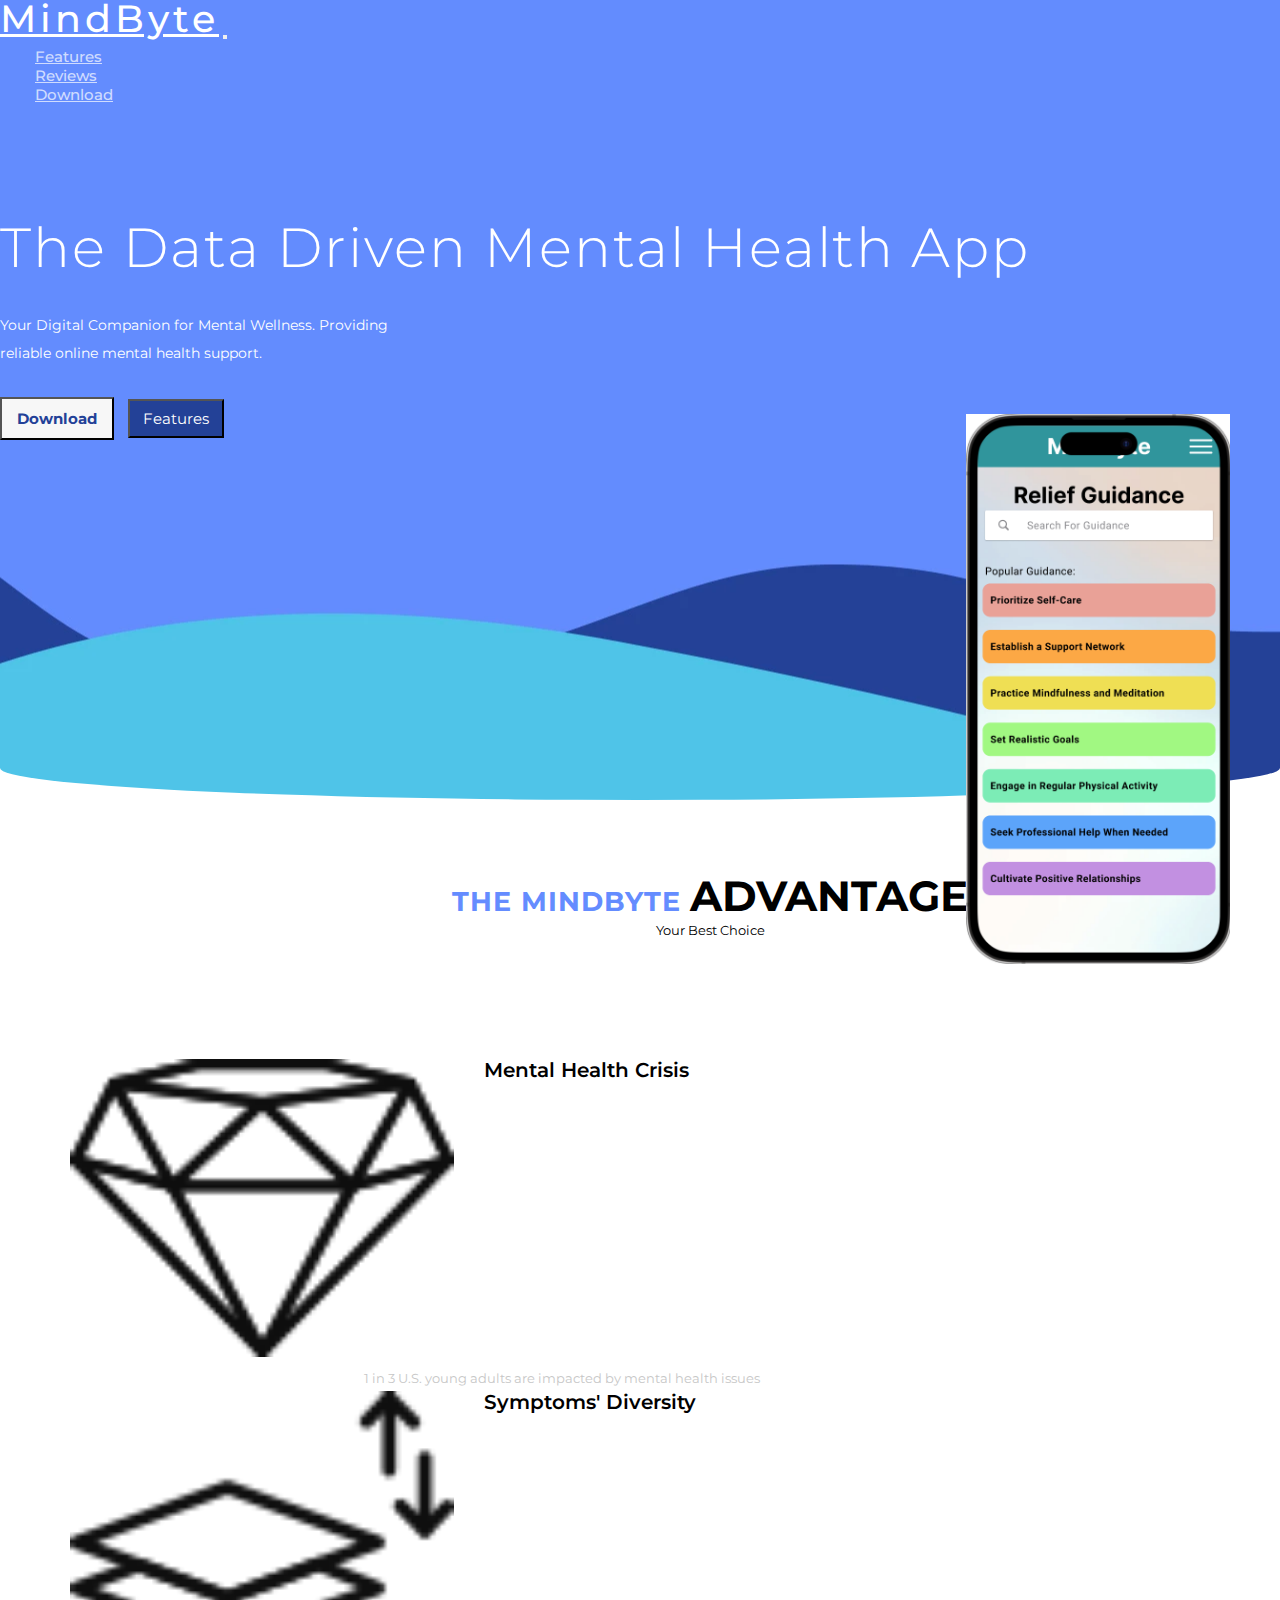
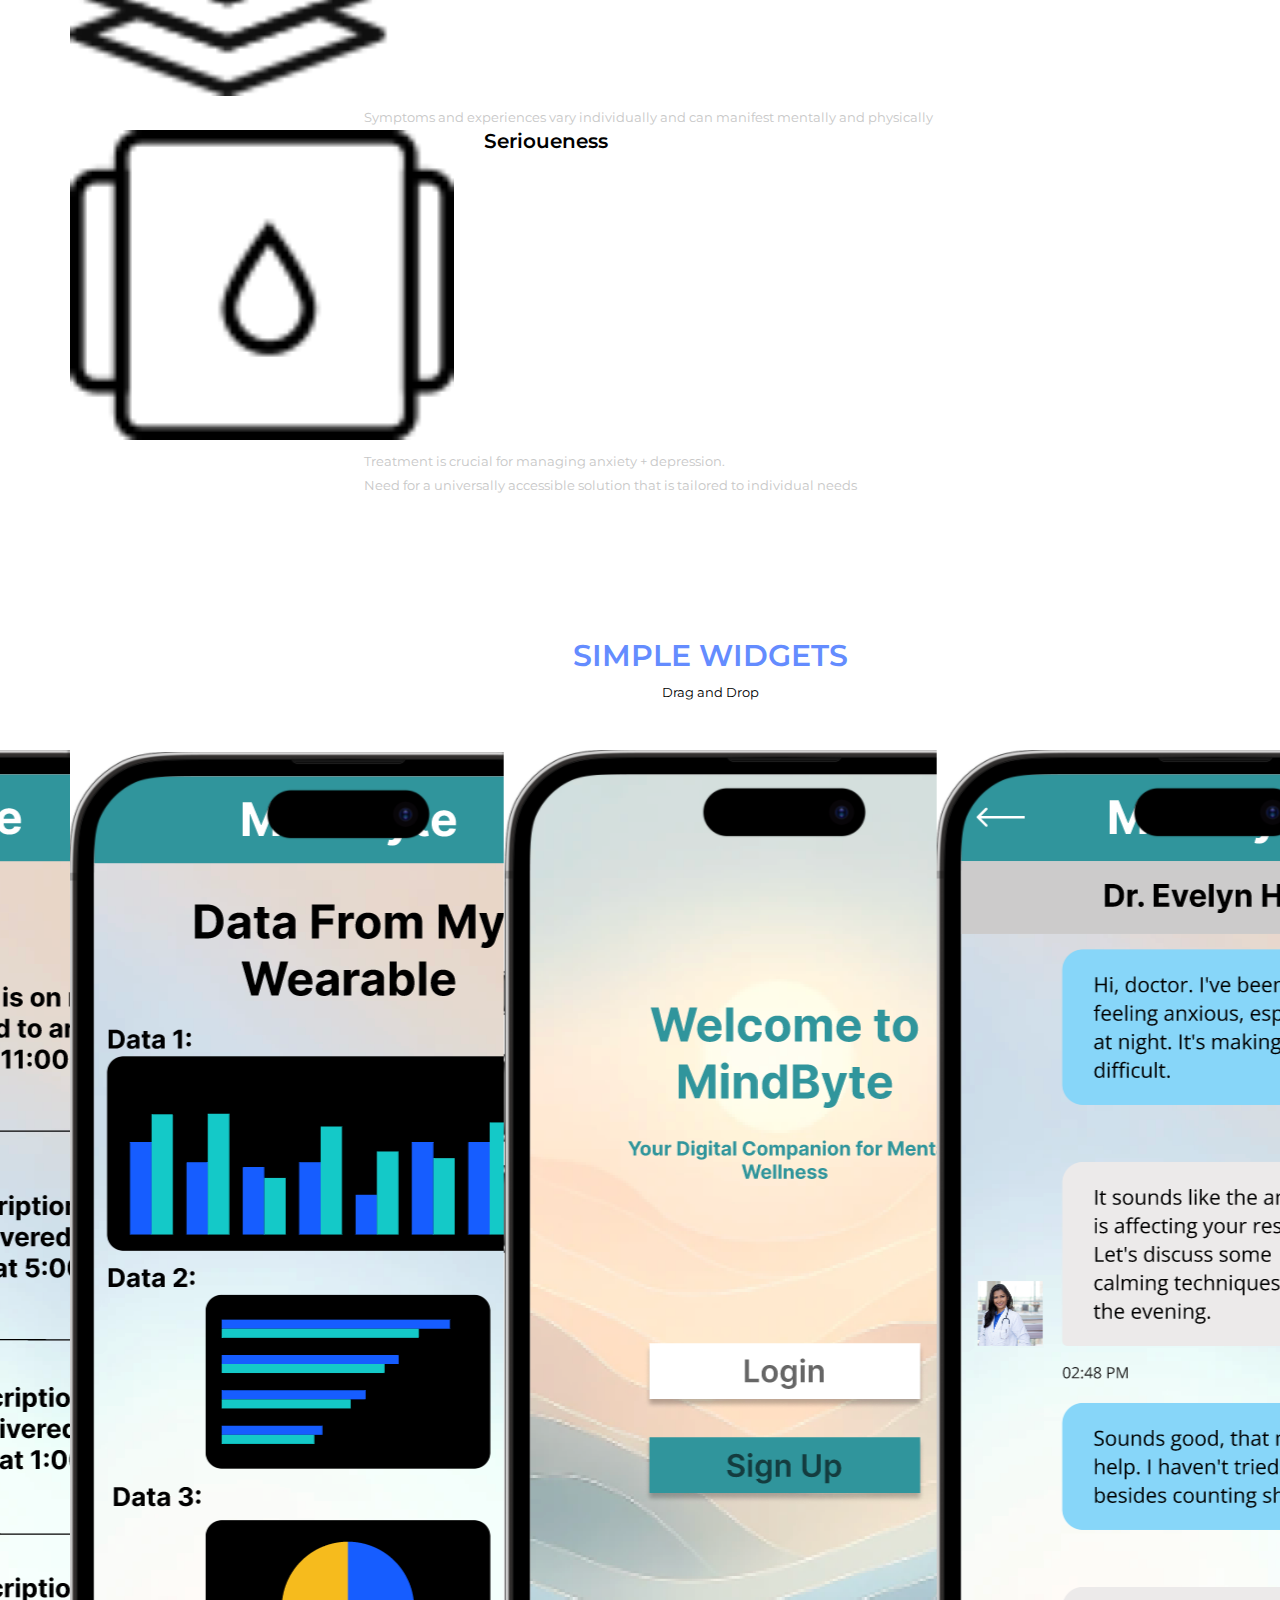
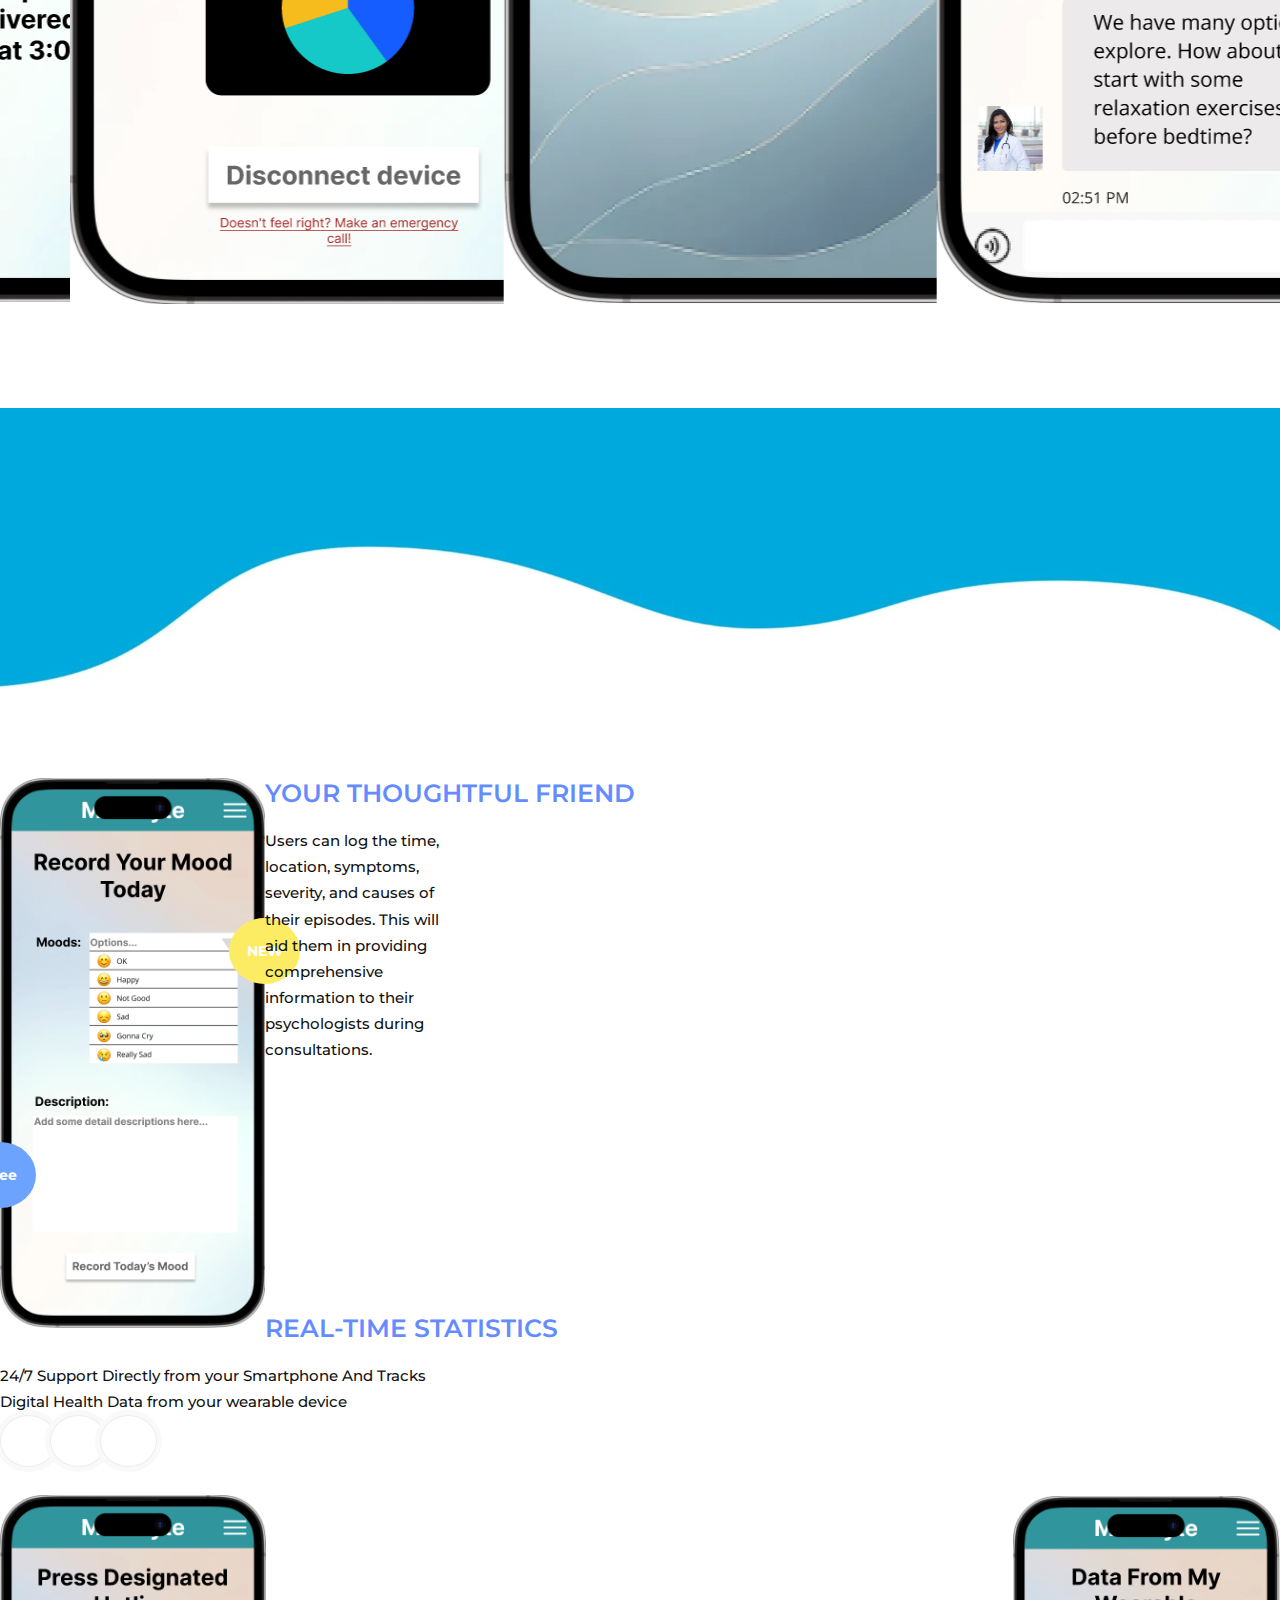
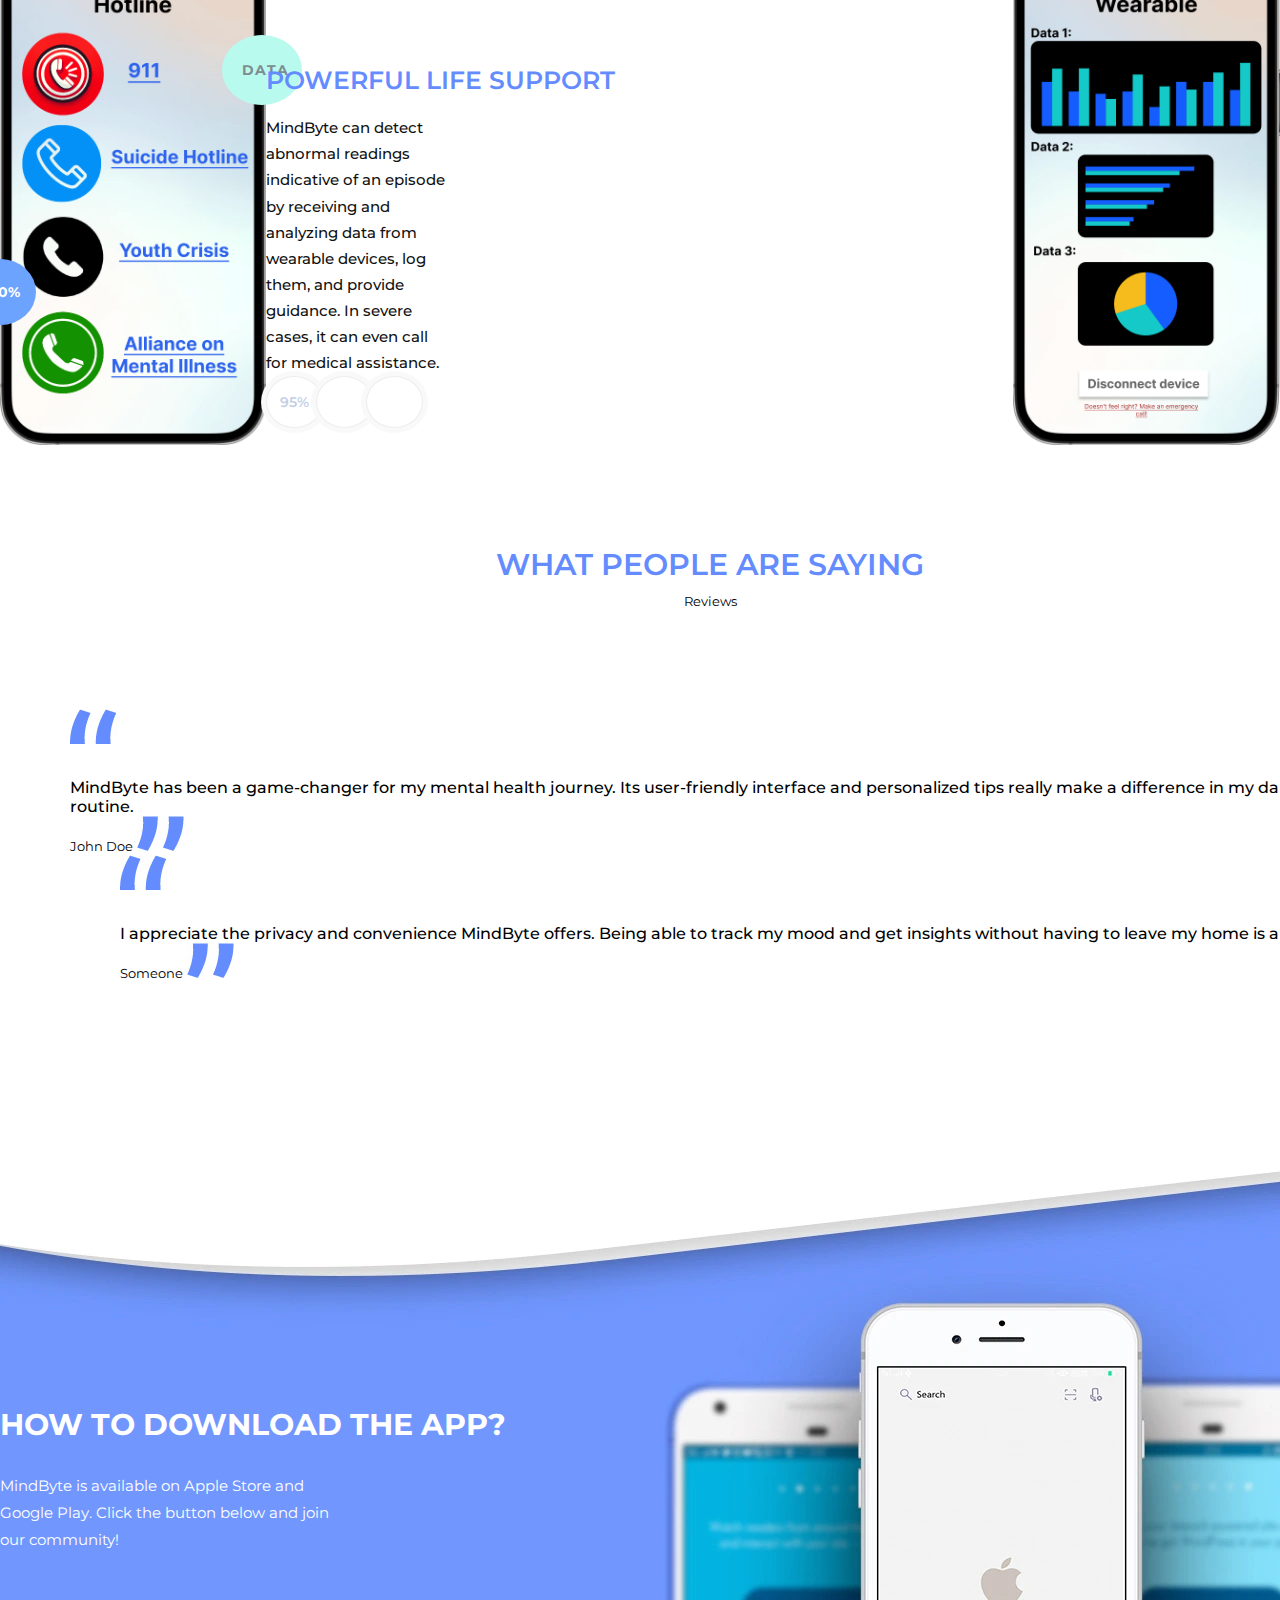
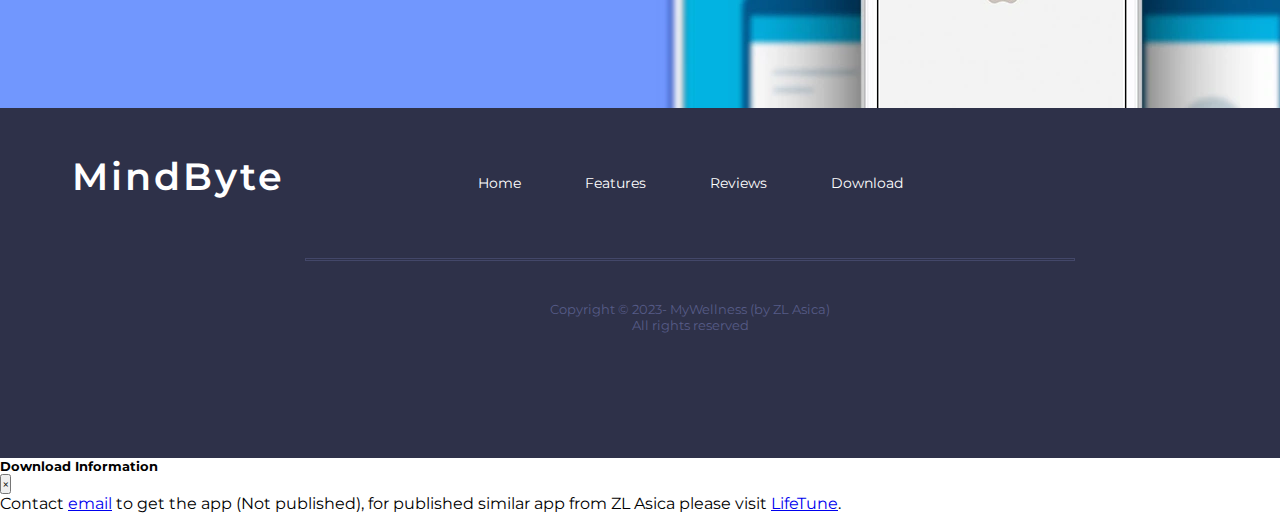
==== commit b8da58c0: "Update index.html" ====
--- a/index.html
+++ b/index.html
@@ -98,26 +98,25 @@
     
     				<div class="col-sm-4">
     					<img class="grid-image" src="img/icon-1.png" loading="lazy" alt="Icon-1">
-    					<h1 class="grid-title">Relief Guidance</h1>
-    					<p class="grid-desc">Resources to manage different mental health challenges<br>
-							Easy to access from anytime, anywhere</p>
+    					<h1 class="grid-title">Mental Health Crisis</h1>
+    					<p class="grid-desc">1 in 3 U.S. young adults are impacted by mental health issues</p>
     				</div>
     
     				<div class="col-sm-4">
     					<img class="grid-image" src="img/icon-2.png" loading="lazy" alt="Icon-2">
-    					<h1 class="grid-title">Data Driven</h1>
-    					<p class="grid-desc">Collects password protected data from wearable health devices
-							(heart rate, blood pressure)<br>
-							Log your moods, discover trends<br>
-							Share insights with your provider
+    					<h1 class="grid-title">Symptoms' Diversity</h1>
+    					<p class="grid-desc">Symptoms and experiences vary individually and
+							can manifest mentally and physically 
+							
 							</p>
     				</div>
     
     				<div class="col-sm-4">
     					<img class="grid-image" src="img/icon-3.png" loading="lazy" alt="Icon-3">
-    					<h1 class="grid-title">Emergencies</h1>
-    					<p class="grid-desc">easily access emergency resources in the event of a crisis.<br>
-							Different hotlines for different emergencies</p>
+    					<h1 class="grid-title">Serioueness</h1>
+    					<p class="grid-desc">Treatment is crucial for managing anxiety + depression.<br> 
+							Need for a universally accessible solution that is tailored to individual needs 
+						</p>
     				</div>
     			</div>
     		</div>
@@ -334,4 +333,4 @@
 
 
 </body>
-</html>+</html>
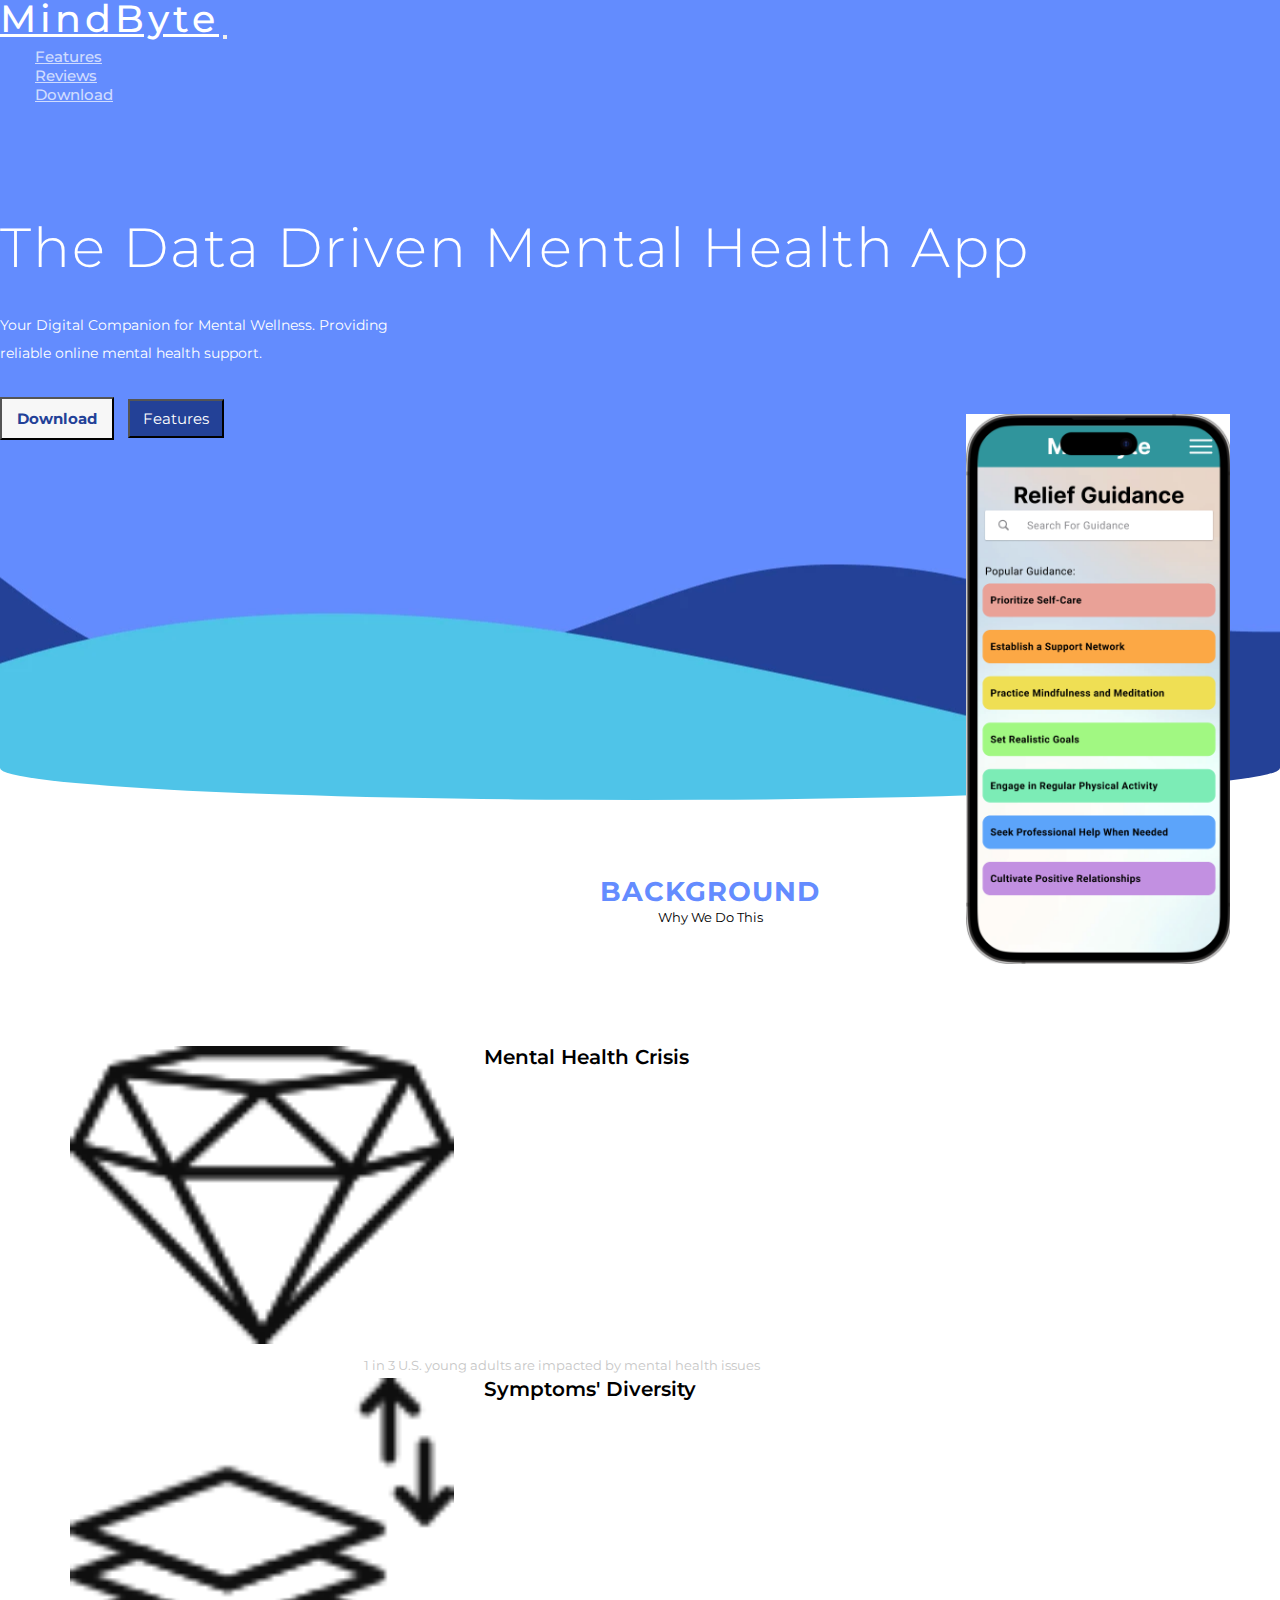
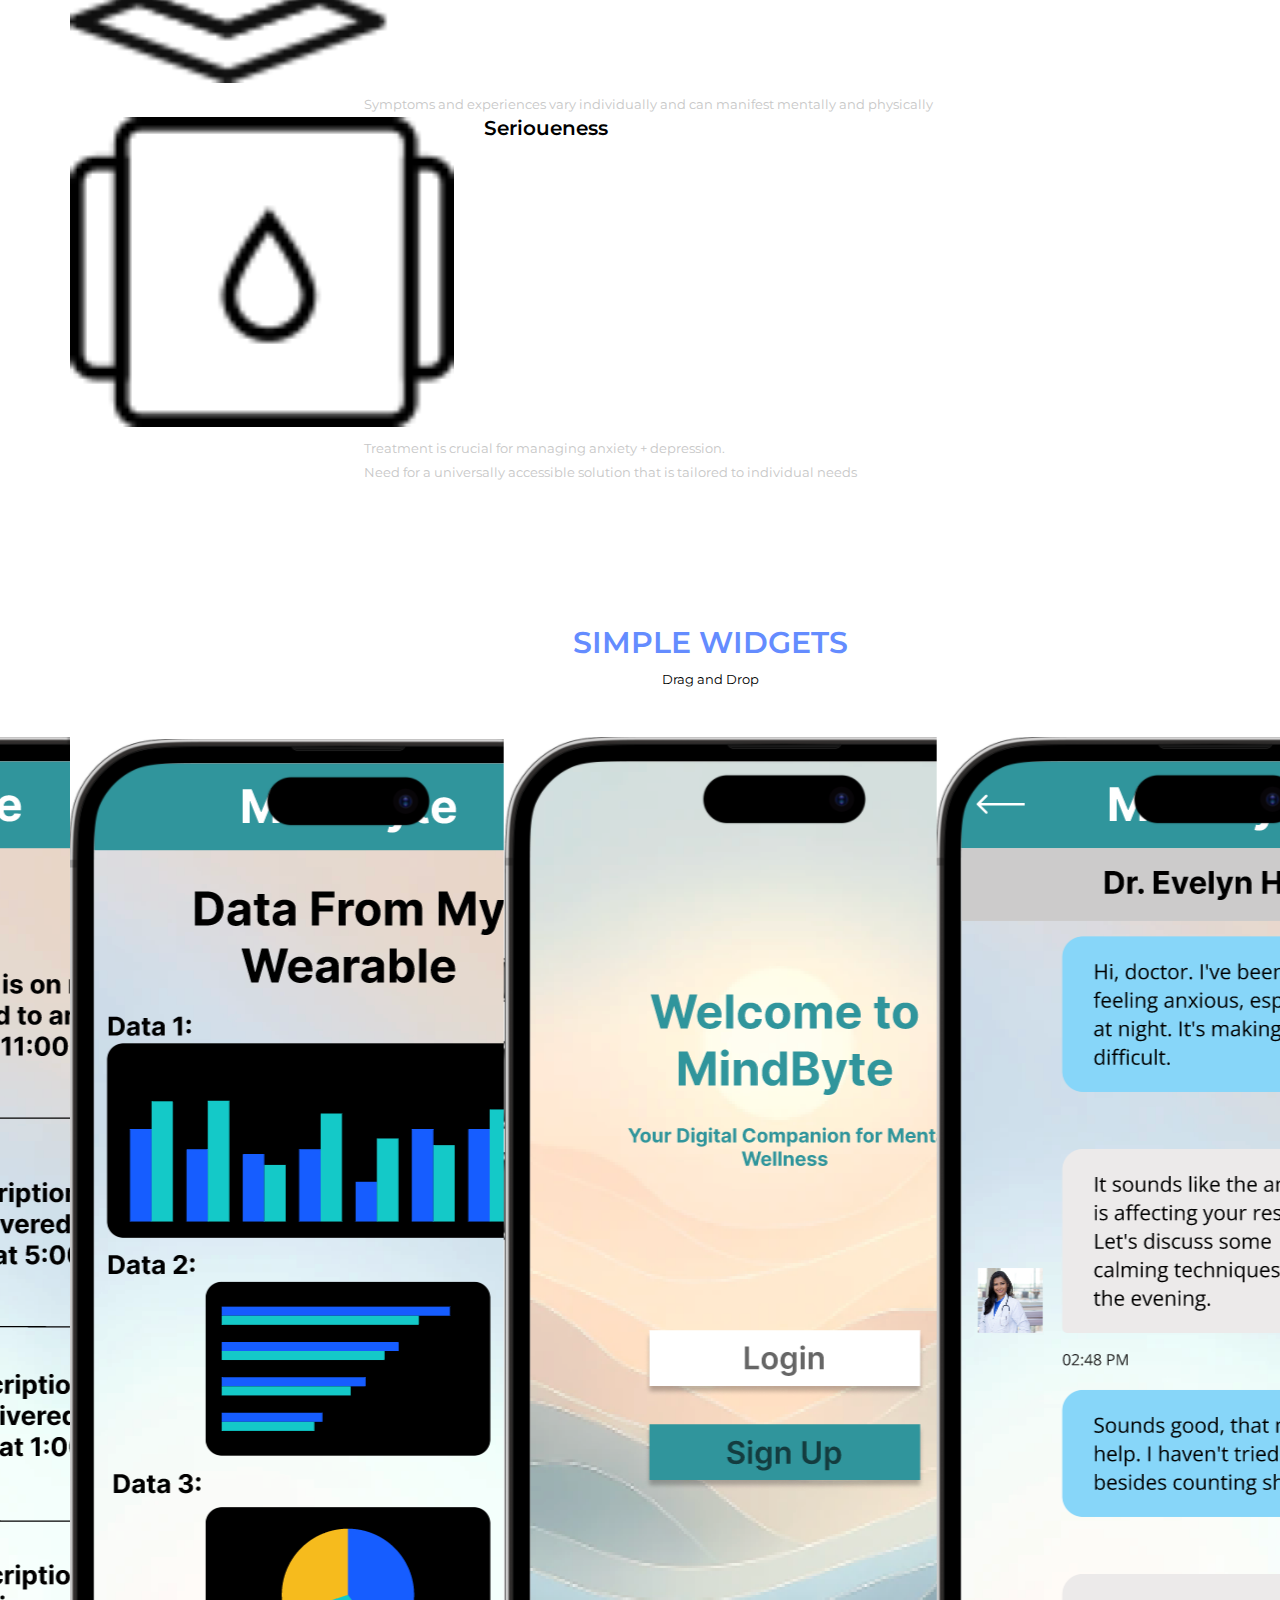
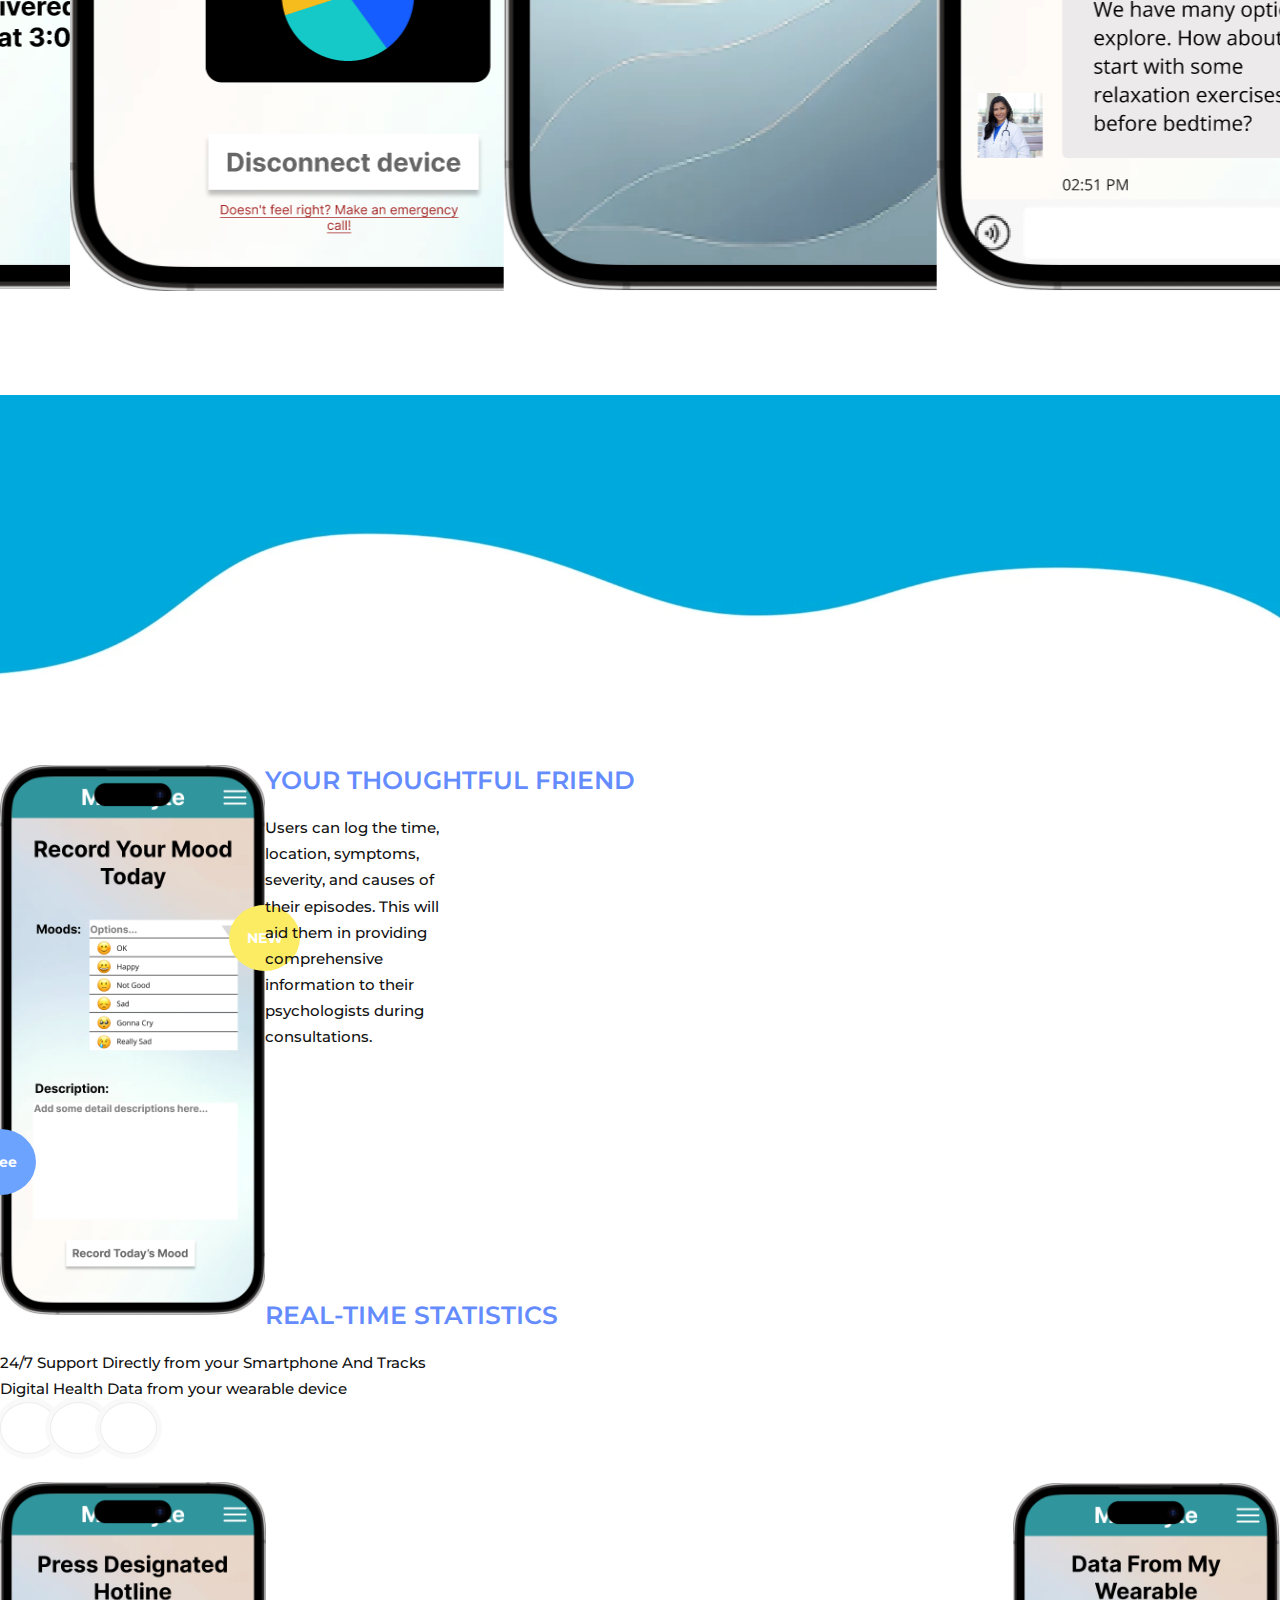
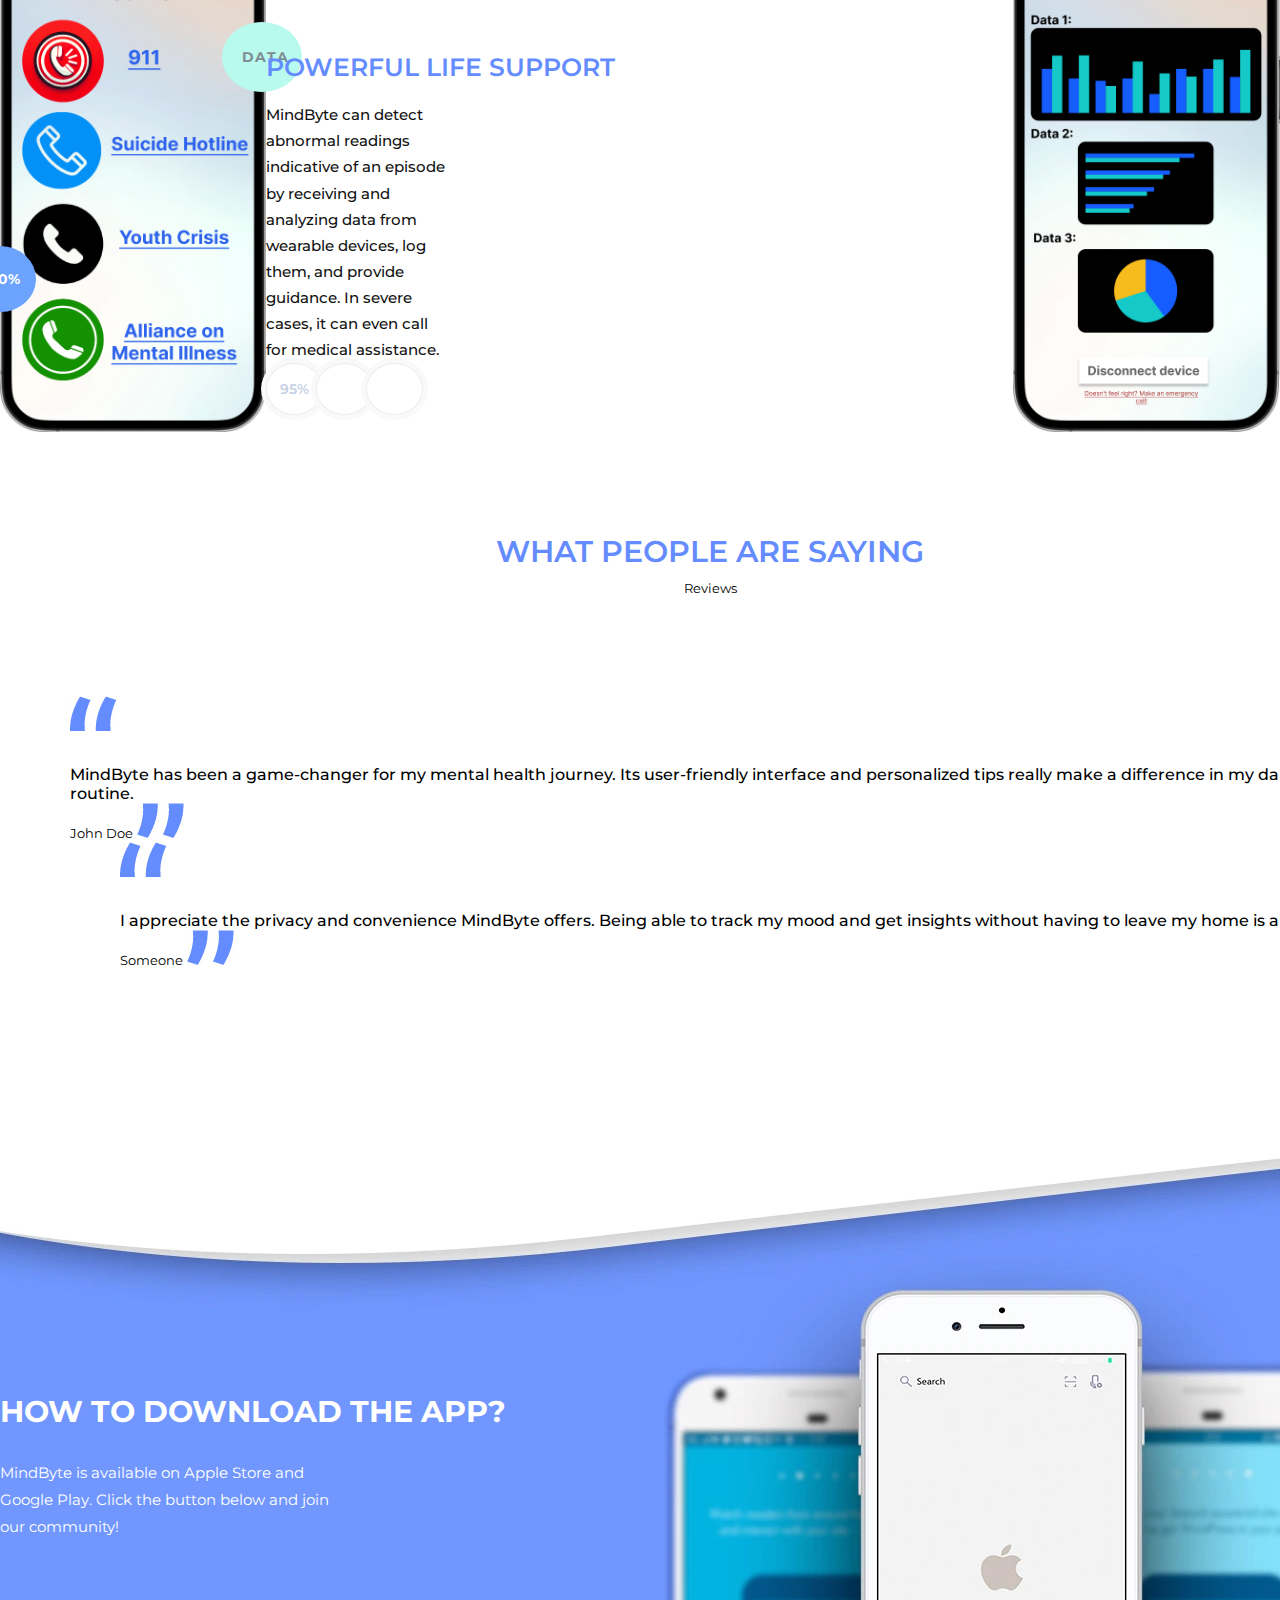
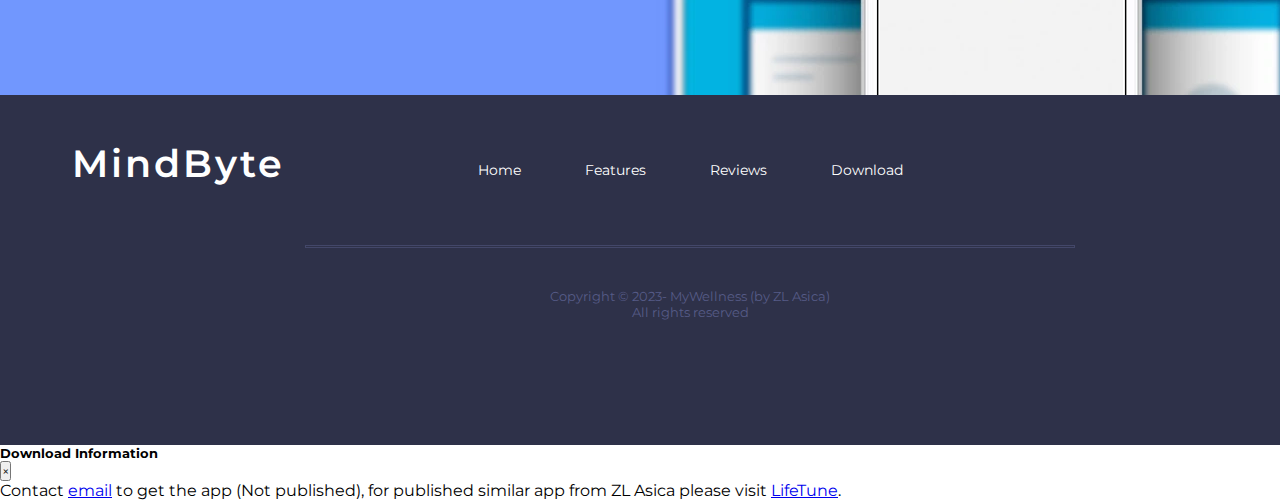
==== commit 4d9238dc: "Add files via upload" ====
--- a/index.html
+++ b/index.html
@@ -91,8 +91,8 @@
     
     	<div class="fh5co-advantages-outer">
     		<div class="container">
-    			<h1 class="second-title"><span class="span-perfect">The MindByte</span> <span class="span-features">Advantage</span></h1>
-    			<small>Your Best Choice</small>
+    			<h1 class="second-title"><span class="span-perfect">Background</span></h1>
+    			<small>Why We Do This</small>
     
     			<div class="row fh5co-advantages-grid-columns wow animated fadeIn" data-wow-delay="0.36s">
     
@@ -333,4 +333,4 @@
 
 
 </body>
-</html>
+</html>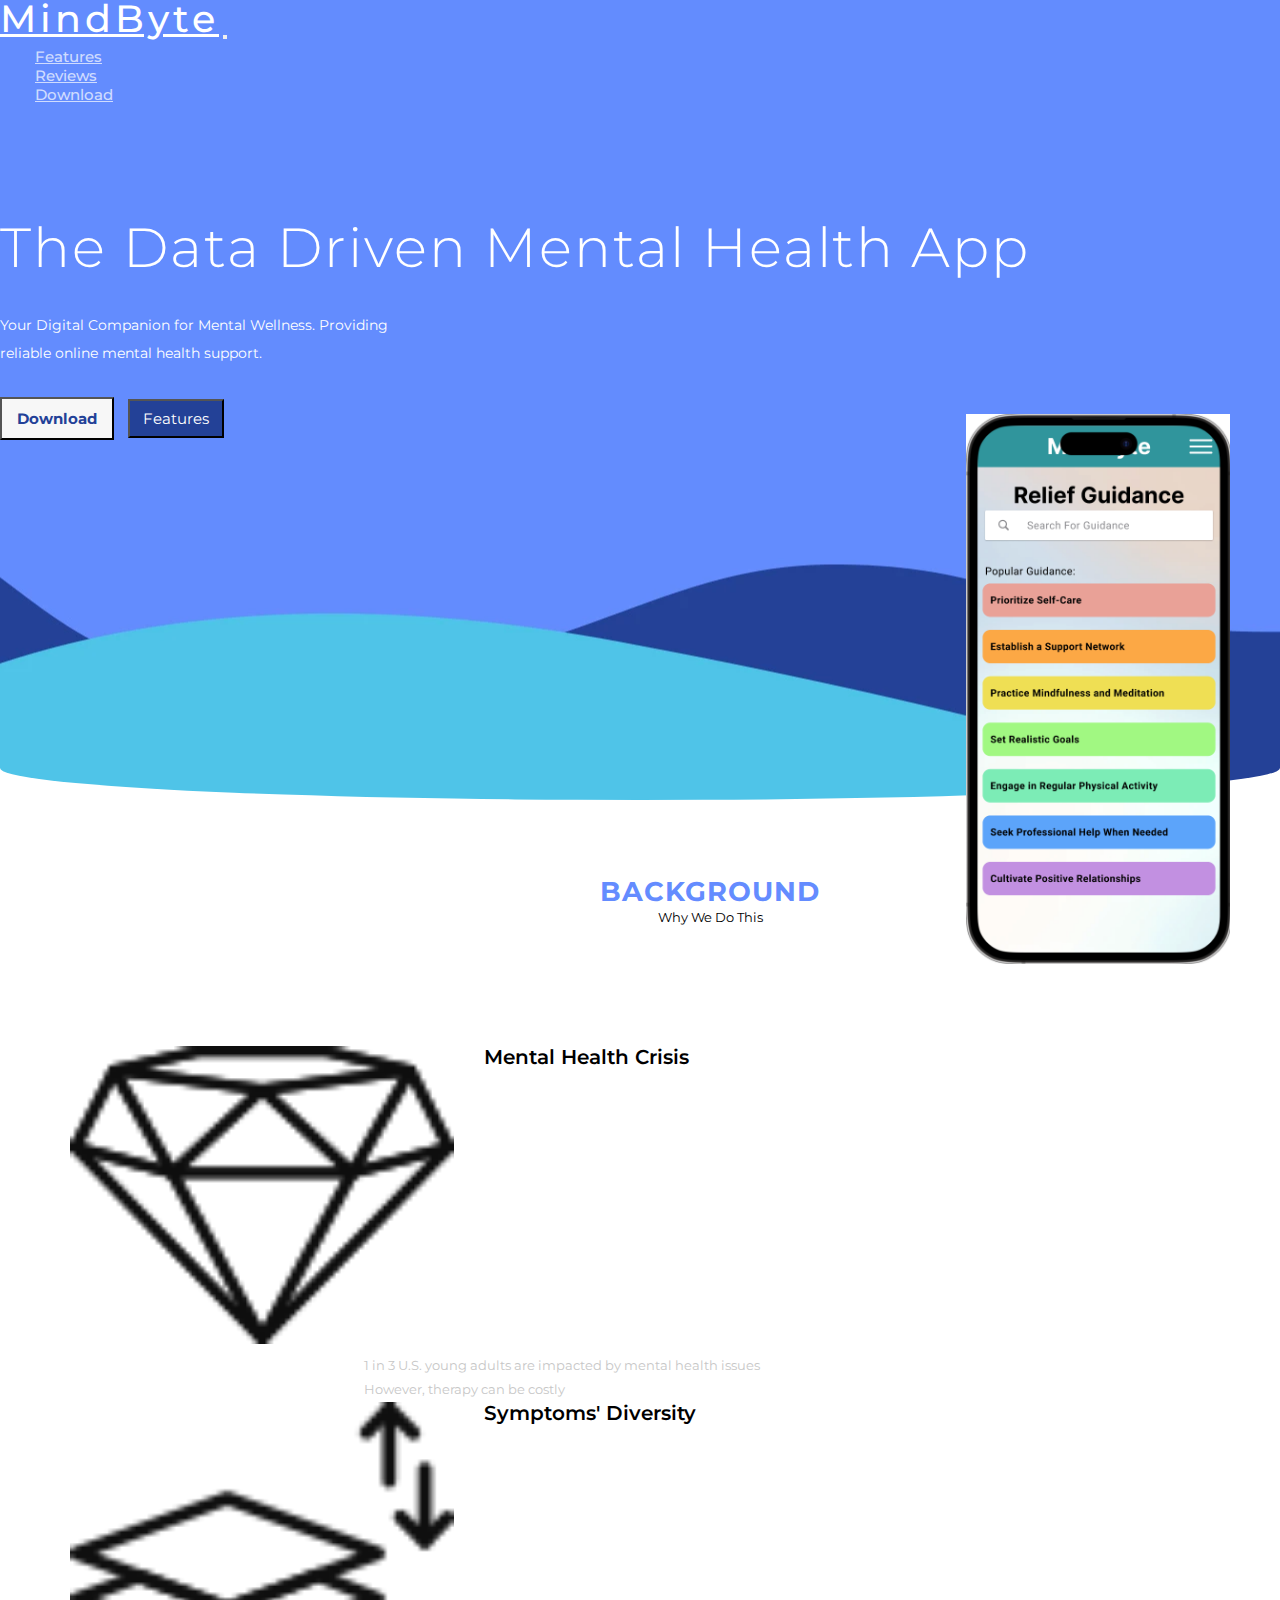
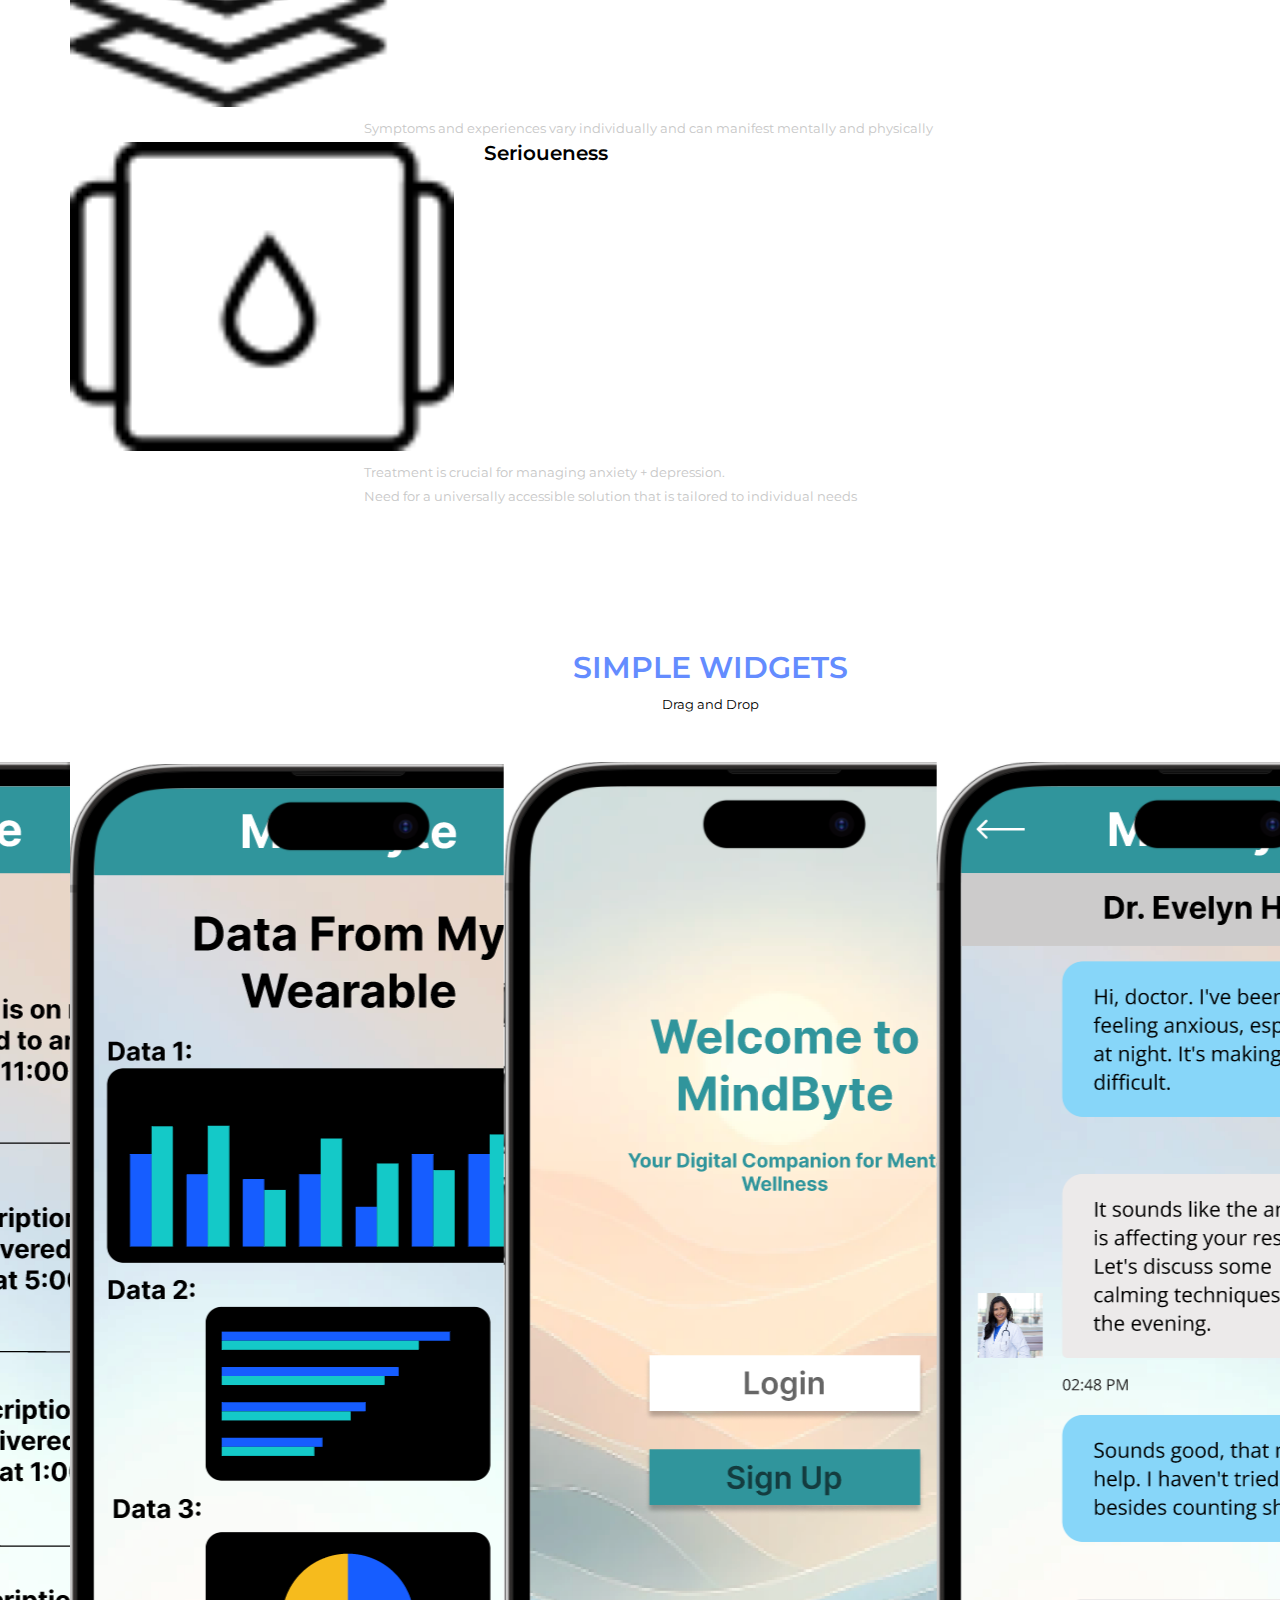
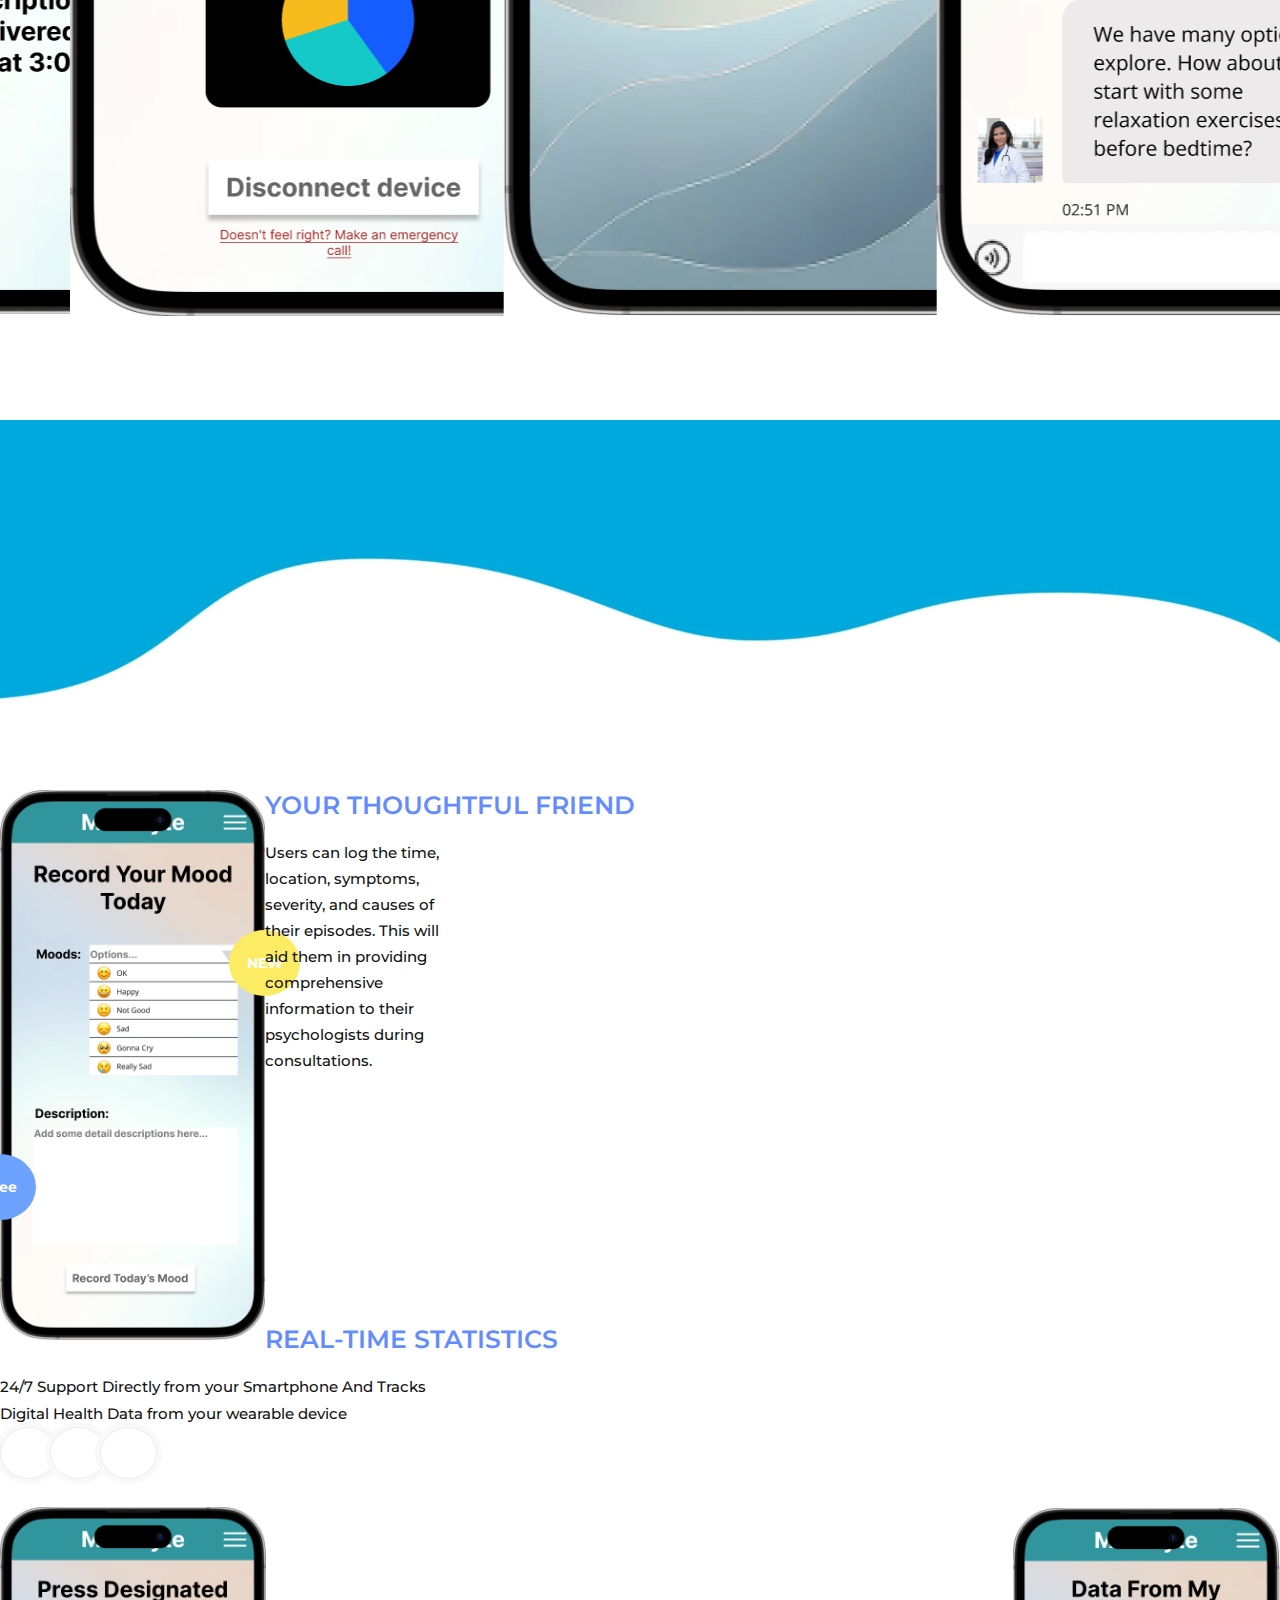
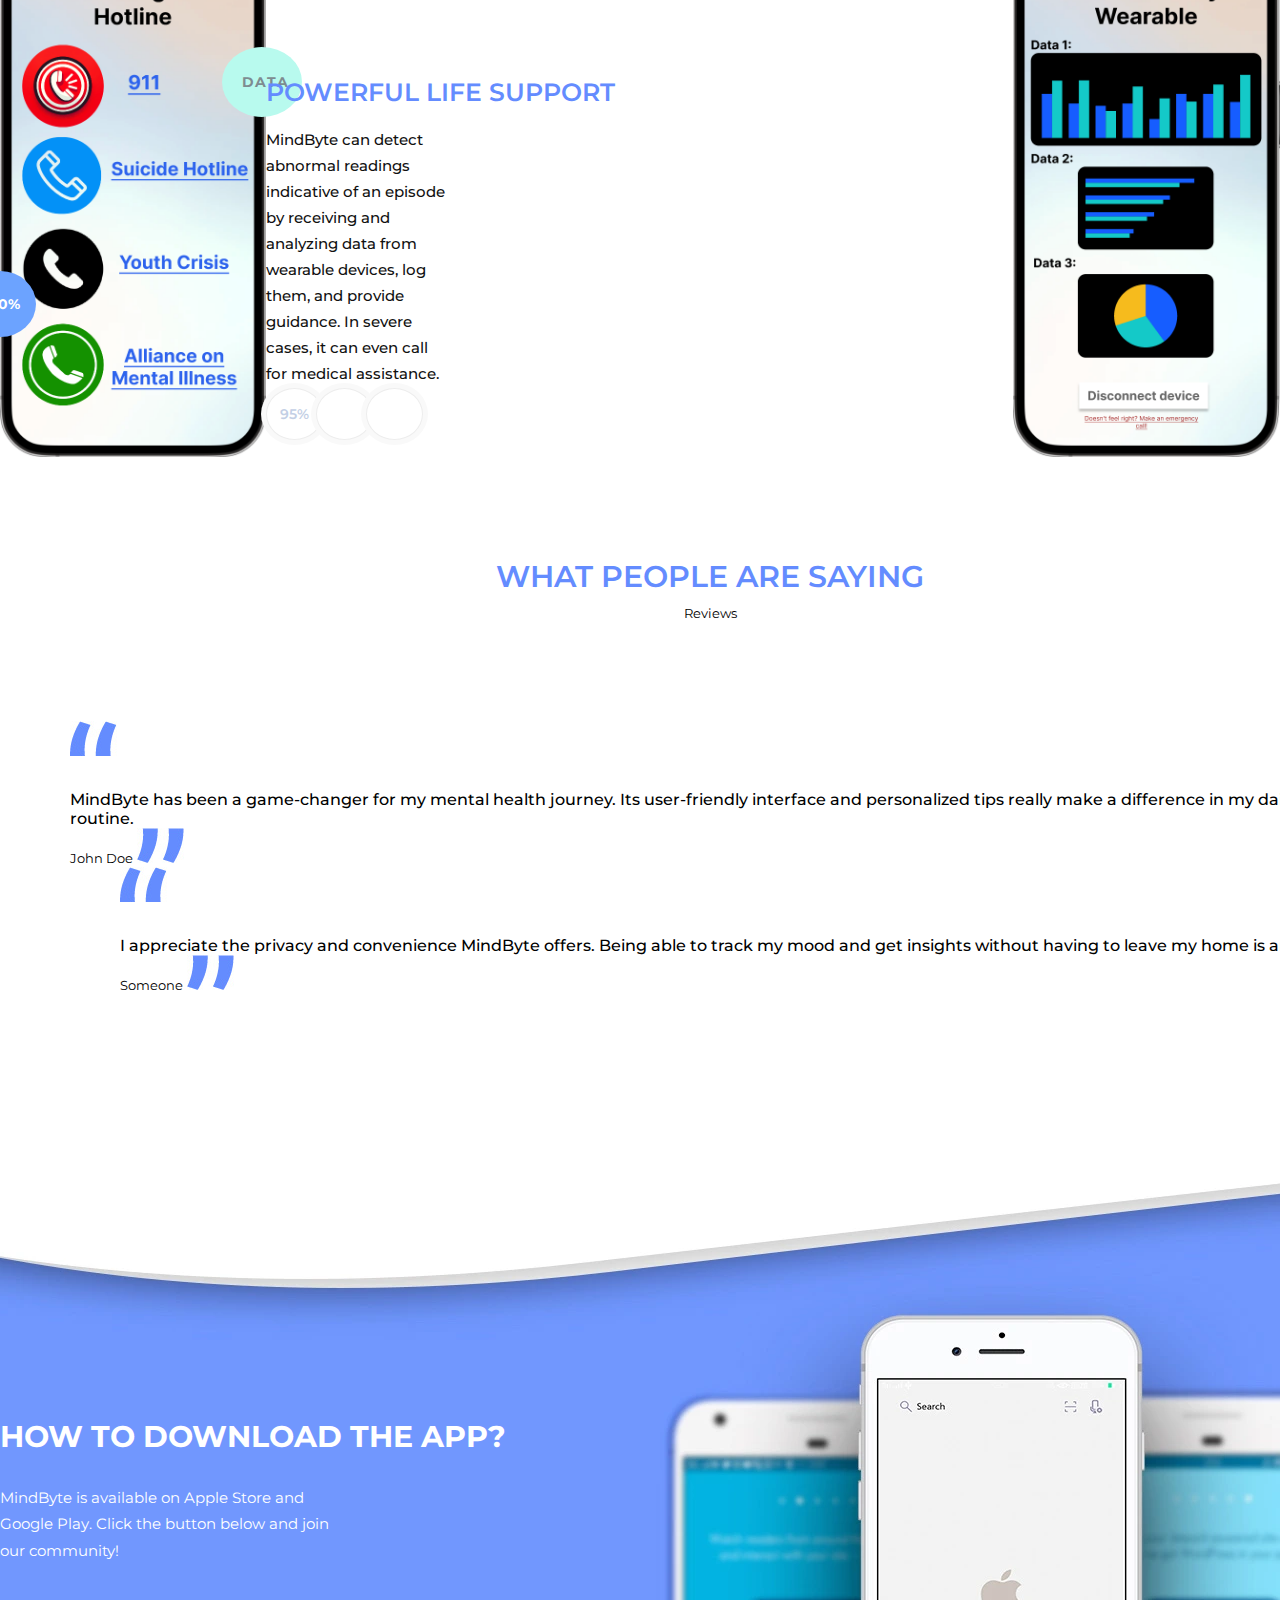
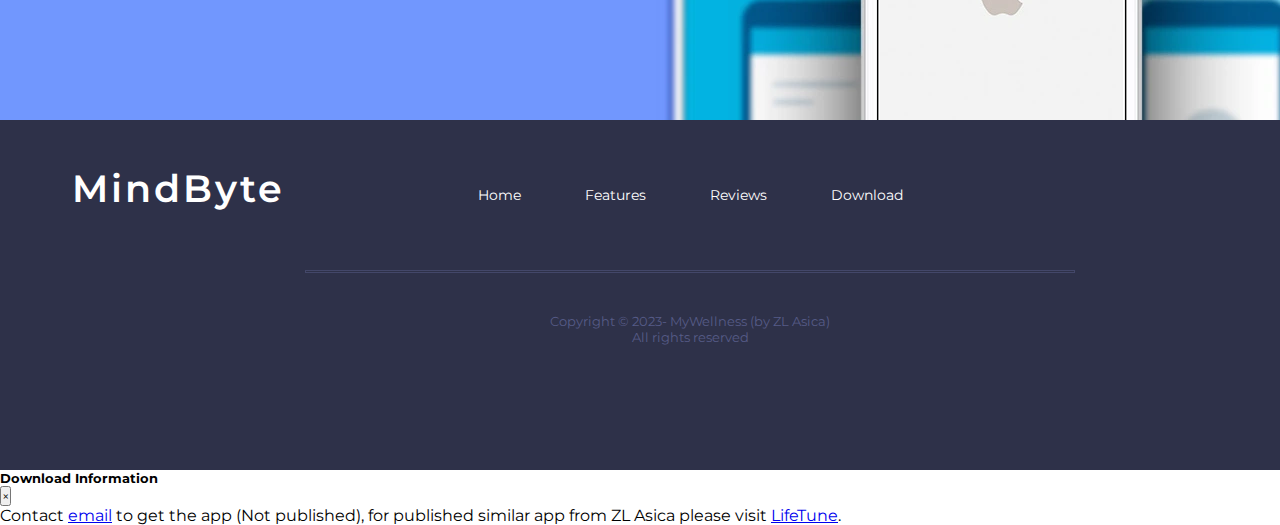
==== commit 1c3c8b77: "Add files via upload" ====
--- a/index.html
+++ b/index.html
@@ -99,7 +99,9 @@
     				<div class="col-sm-4">
     					<img class="grid-image" src="img/icon-1.png" loading="lazy" alt="Icon-1">
     					<h1 class="grid-title">Mental Health Crisis</h1>
-    					<p class="grid-desc">1 in 3 U.S. young adults are impacted by mental health issues</p>
+    					<p class="grid-desc">1 in 3 U.S. young adults are impacted by mental health issues
+							<br>However, therapy can be costly 
+						</p>
     				</div>
     
     				<div class="col-sm-4">
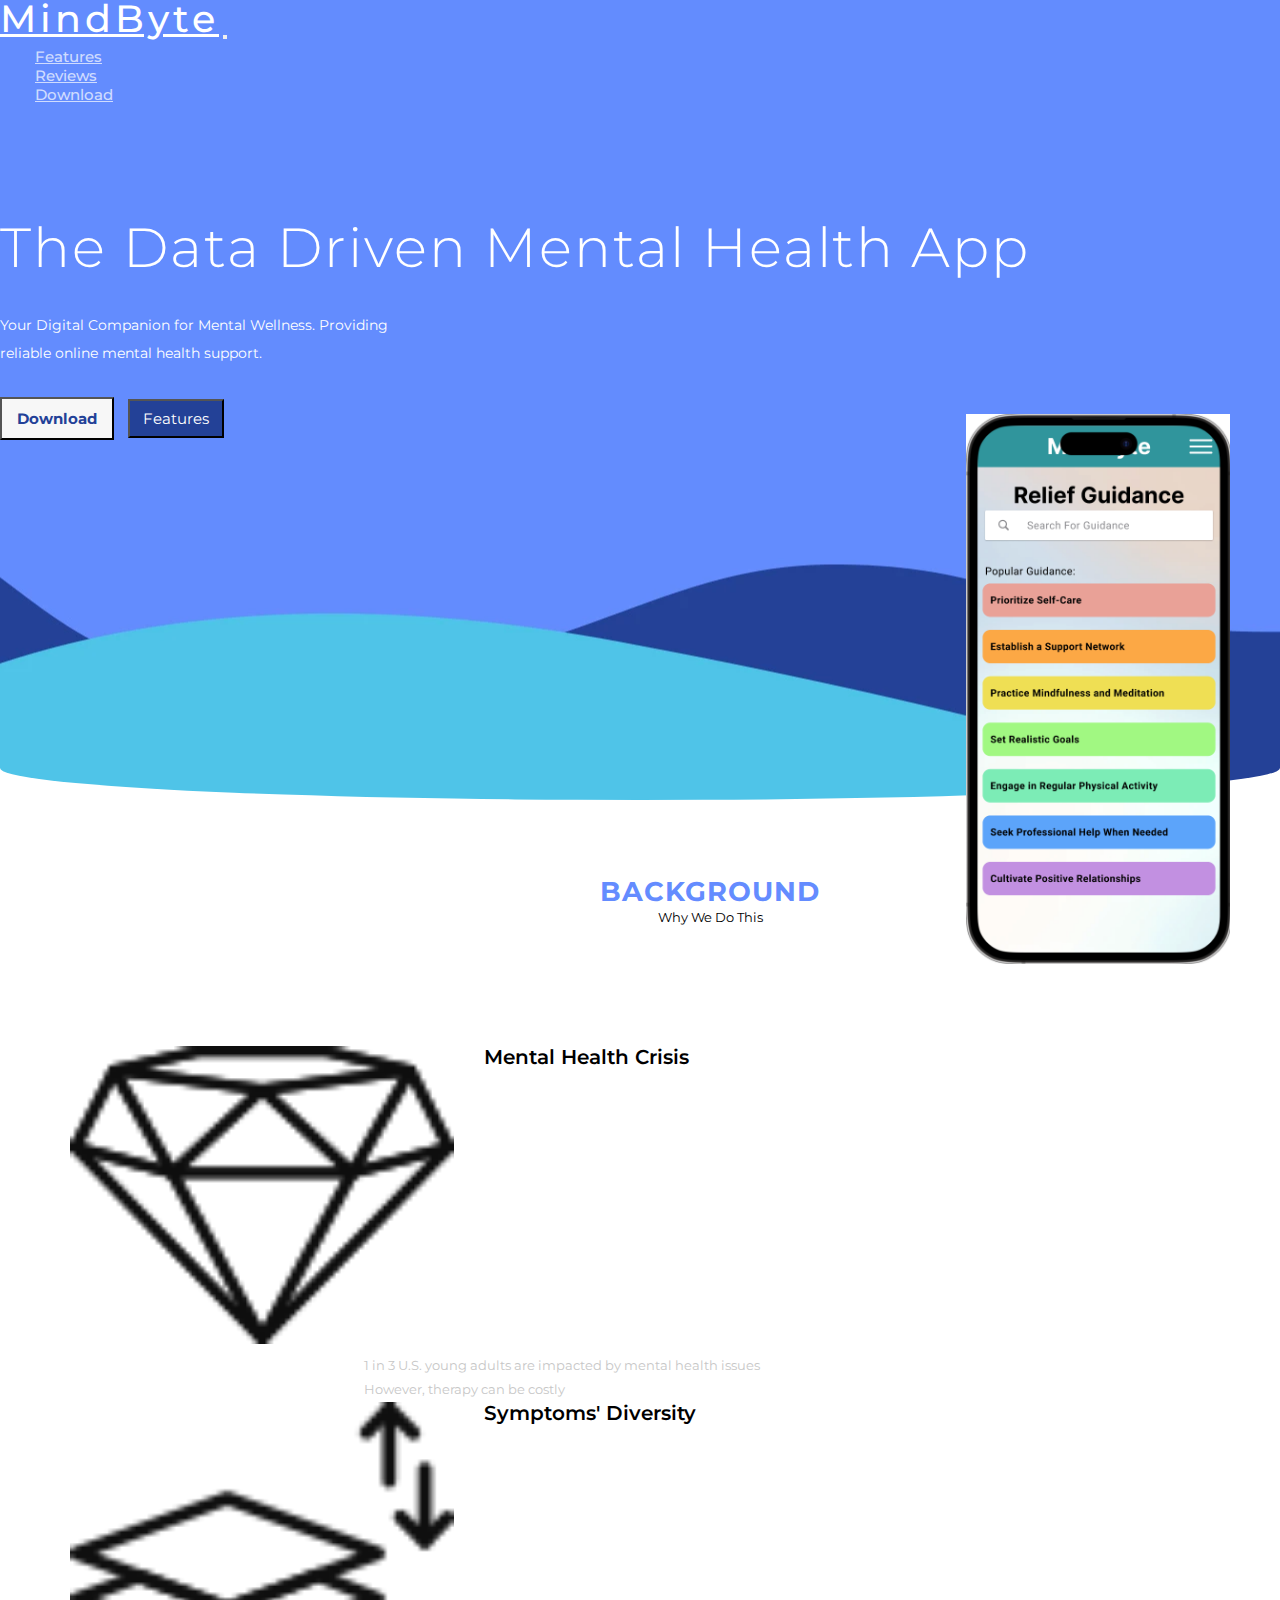
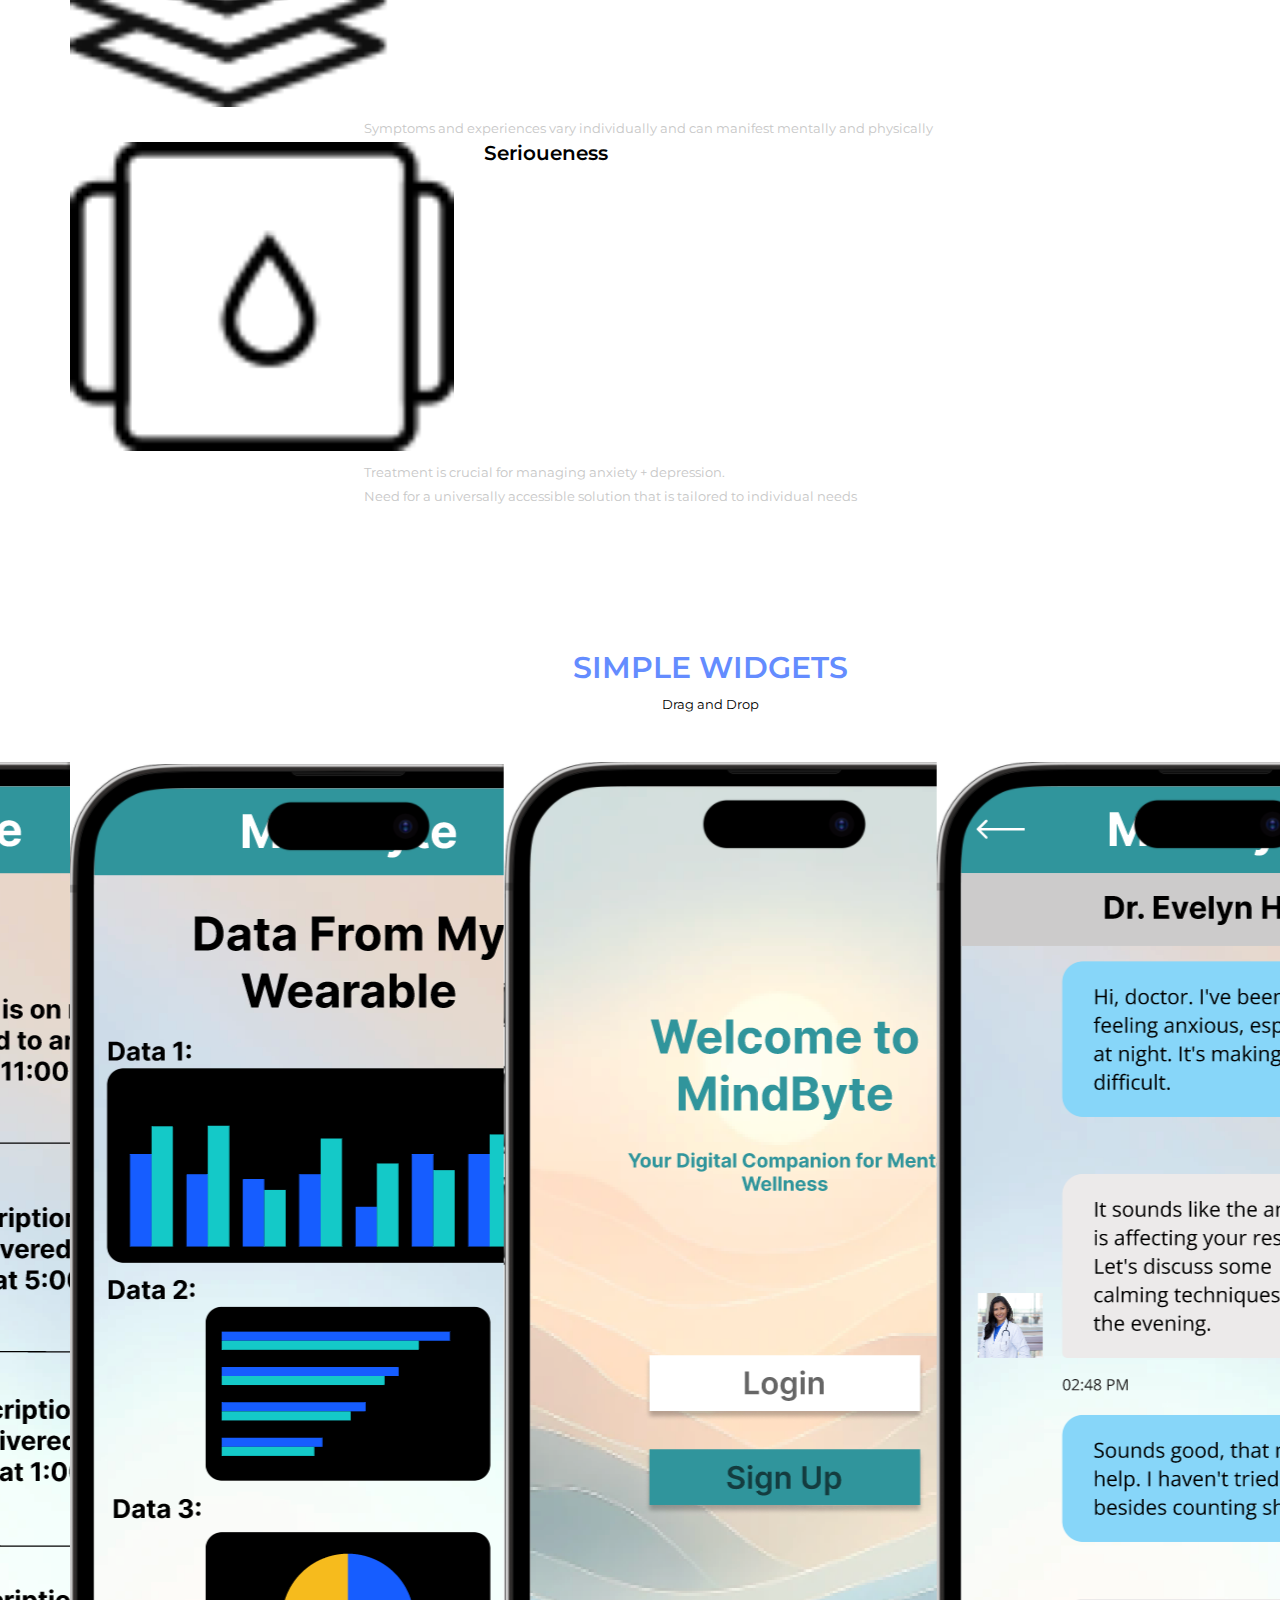
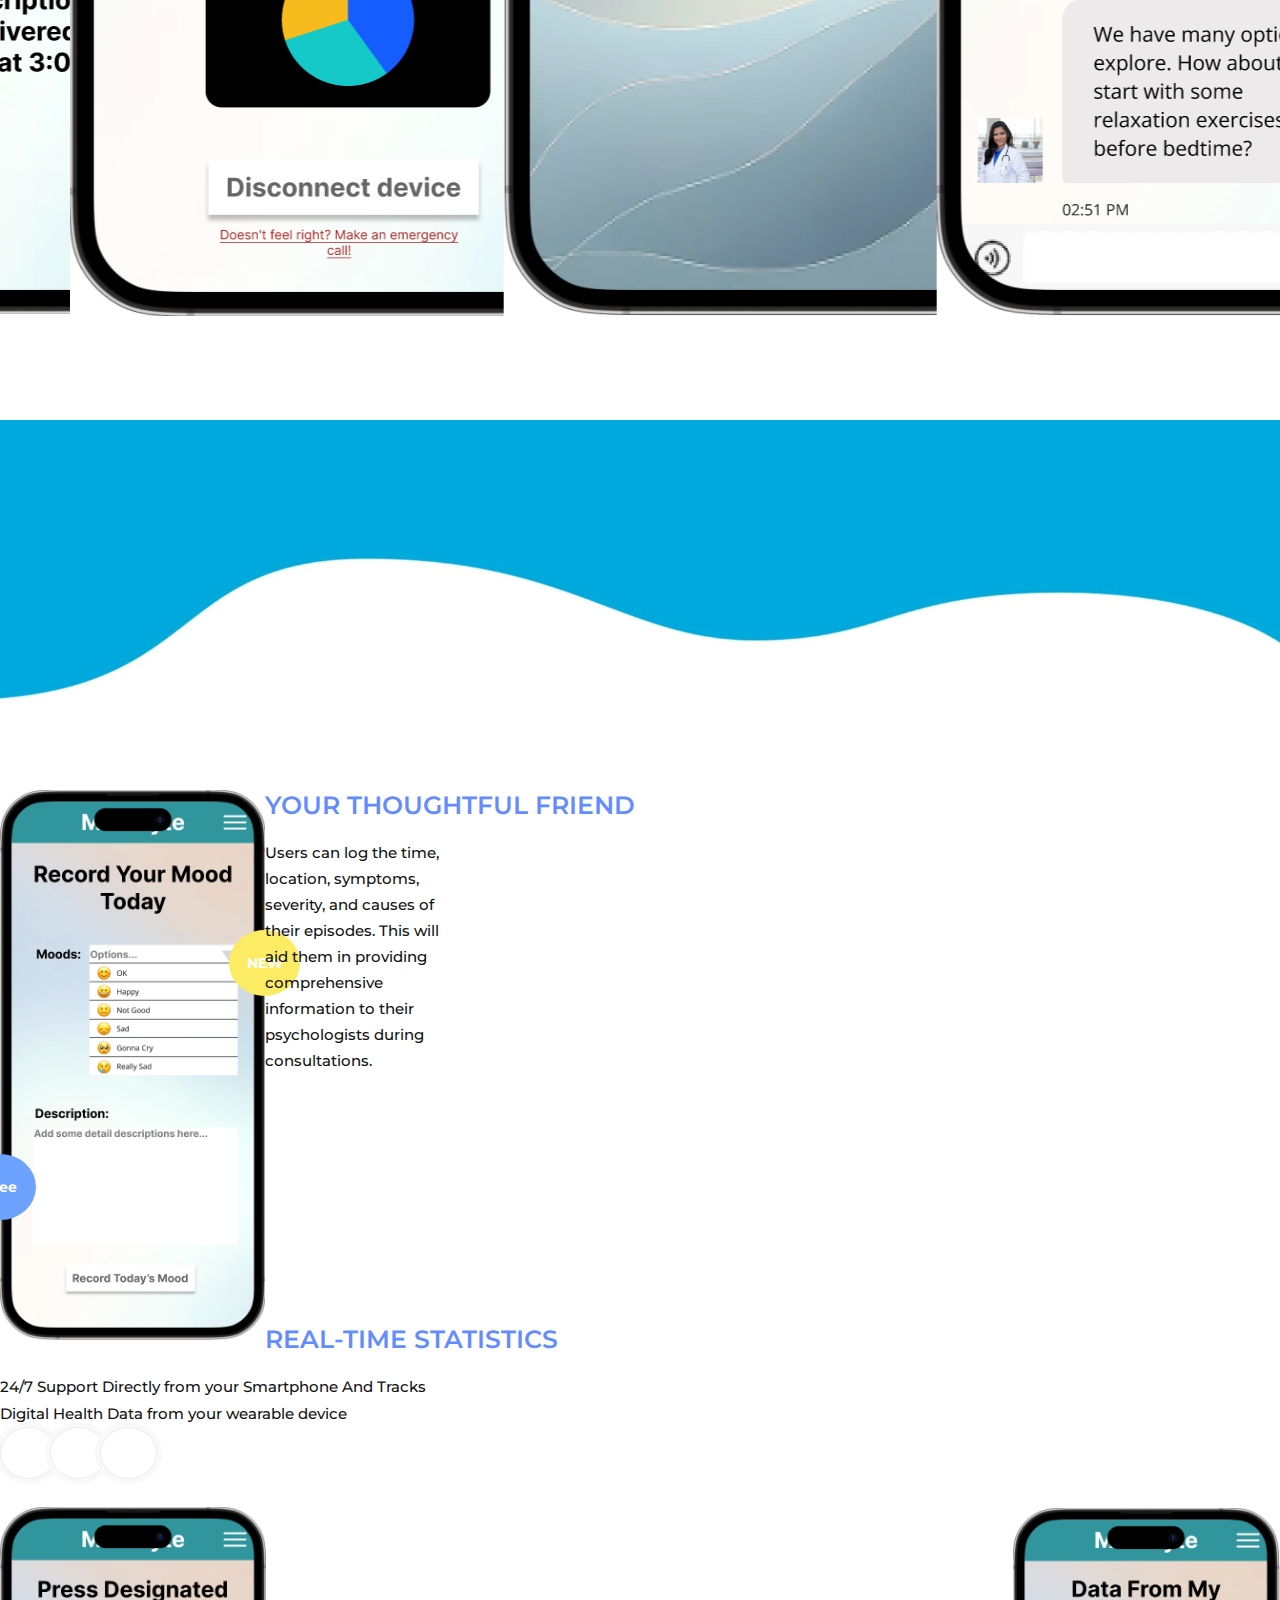
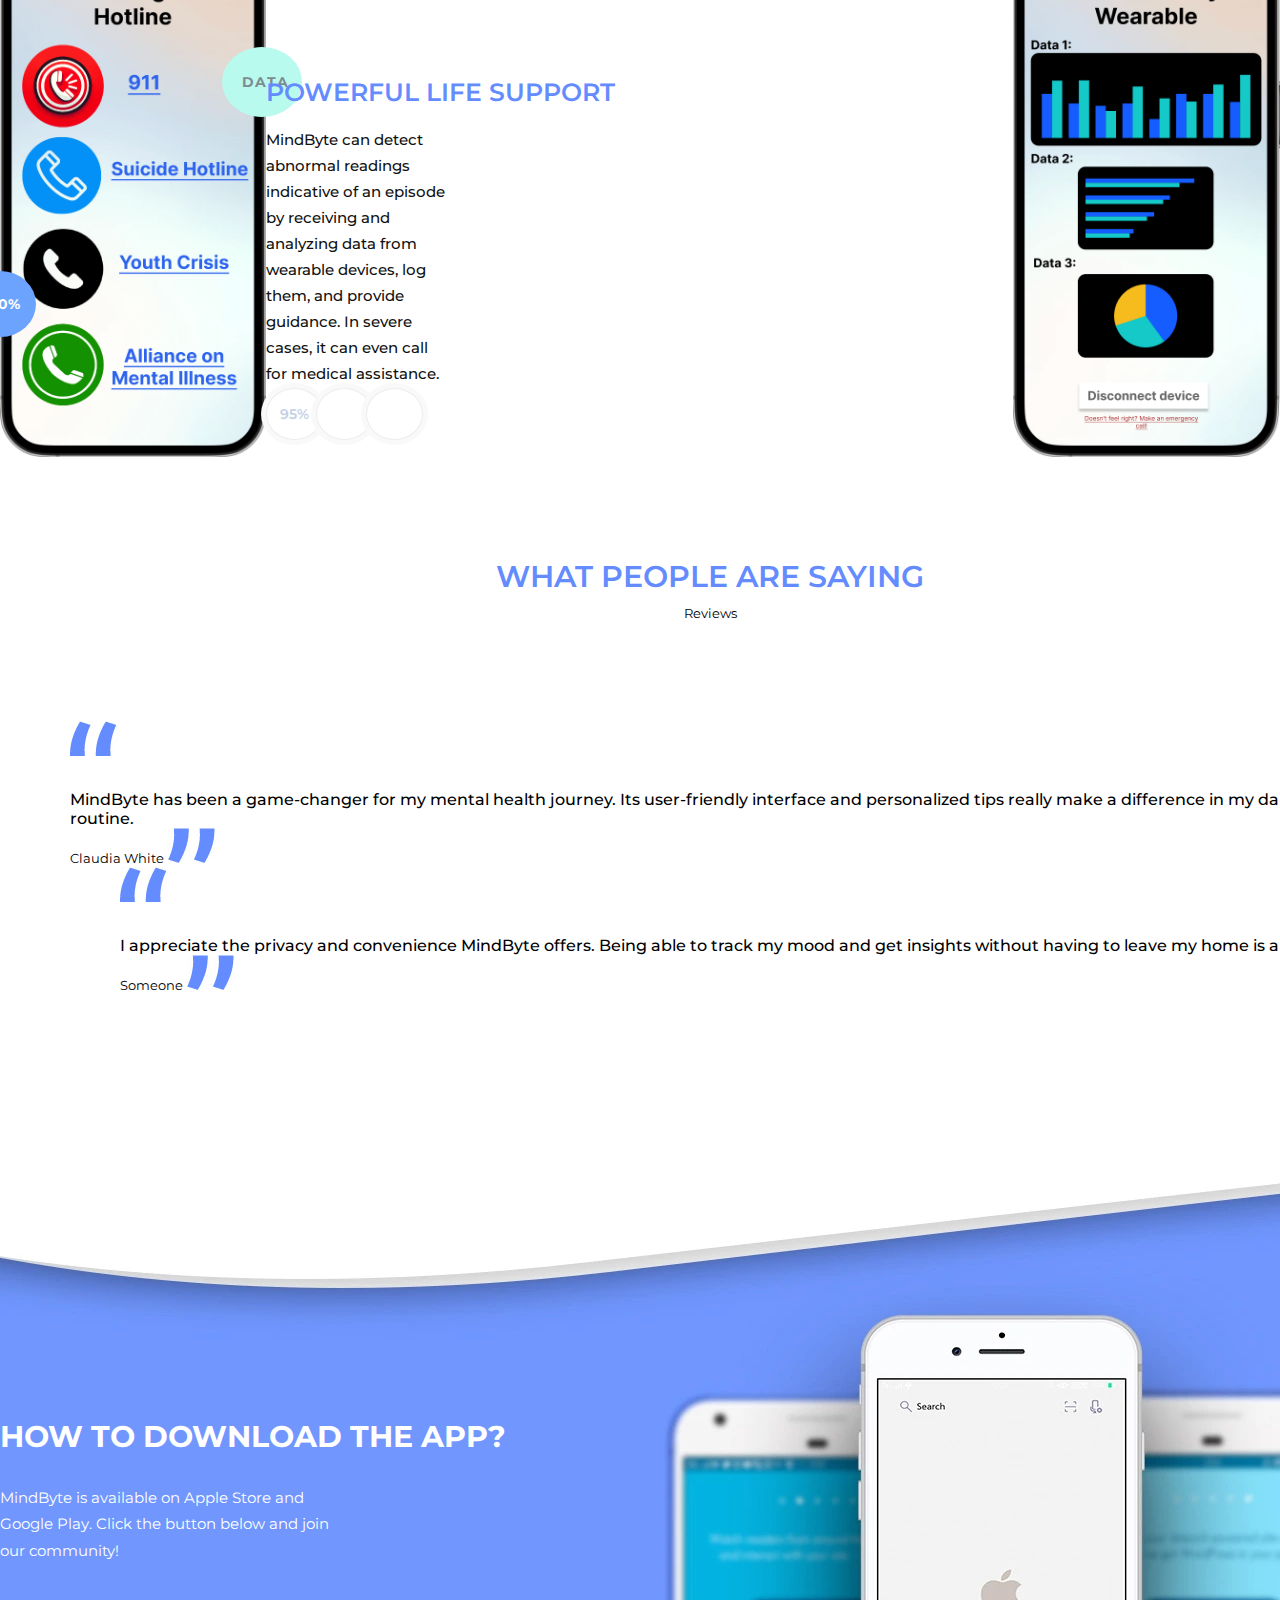
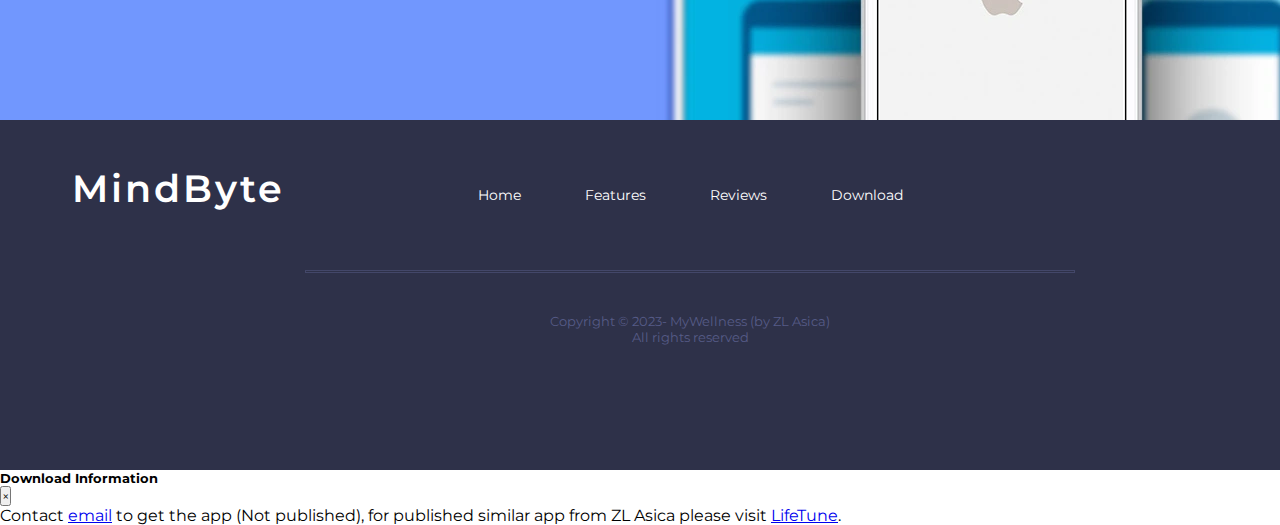
==== commit 80066ee8: "Update index.html" ====
--- a/index.html
+++ b/index.html
@@ -224,7 +224,7 @@
     				<div class="col-sm-5 wow fadeIn animated" data-wow-delay="0.25s">
     					<img class="float-left" src="img/quotes-1.jpg" loading="lazy" alt="Quote 1">
     					<p class="testimonial-desc">MindByte has been a game-changer for my mental health journey. Its user-friendly interface and personalized tips really make a difference in my daily routine.</p>
-    					<small class="testimonial-author">John Doe</small>
+    					<small class="testimonial-author">Claudia White</small>
     					<img class="float-right" src="img/quotes-2.jpg" loading="lazy" alt="Quote 2">
     				</div>
     				<div class="col-sm-5 testimonial-2 wow fadeIn animated" data-wow-delay="0.67s">
@@ -335,4 +335,4 @@
 
 
 </body>
-</html>+</html>
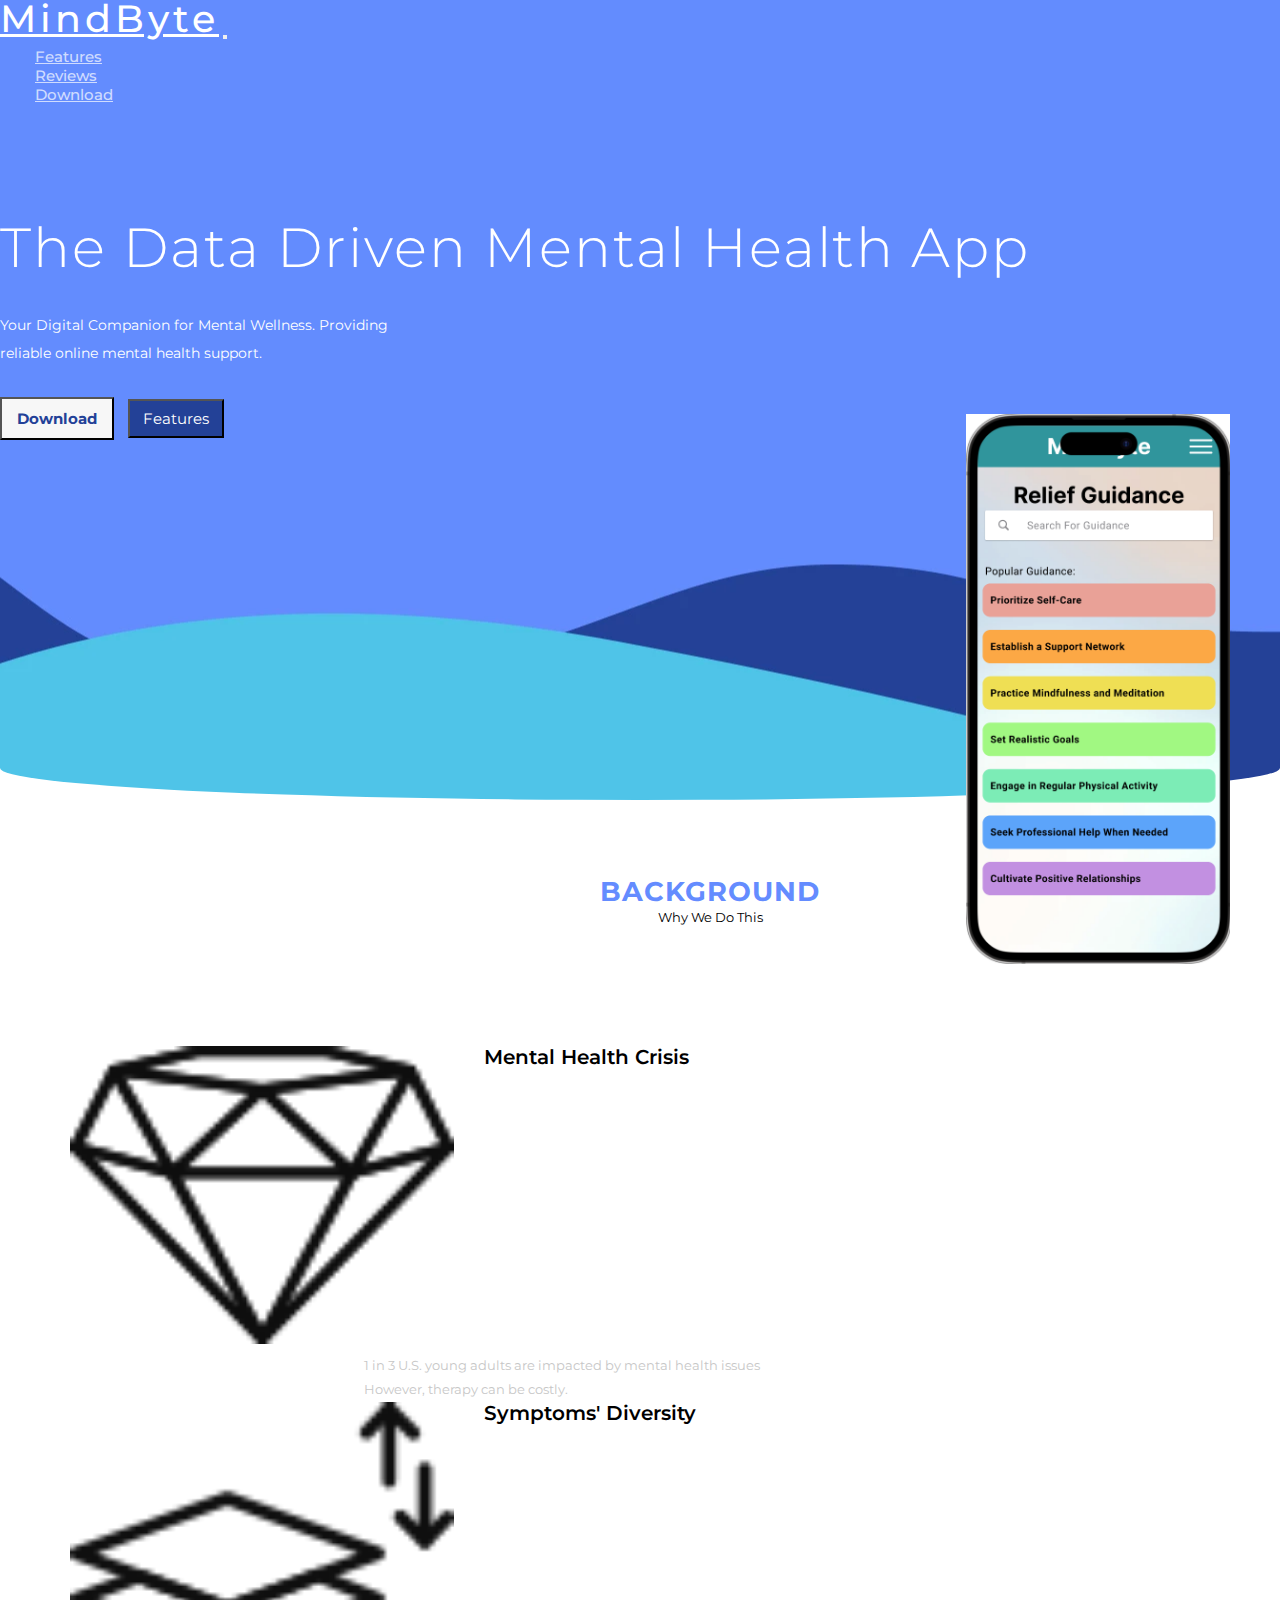
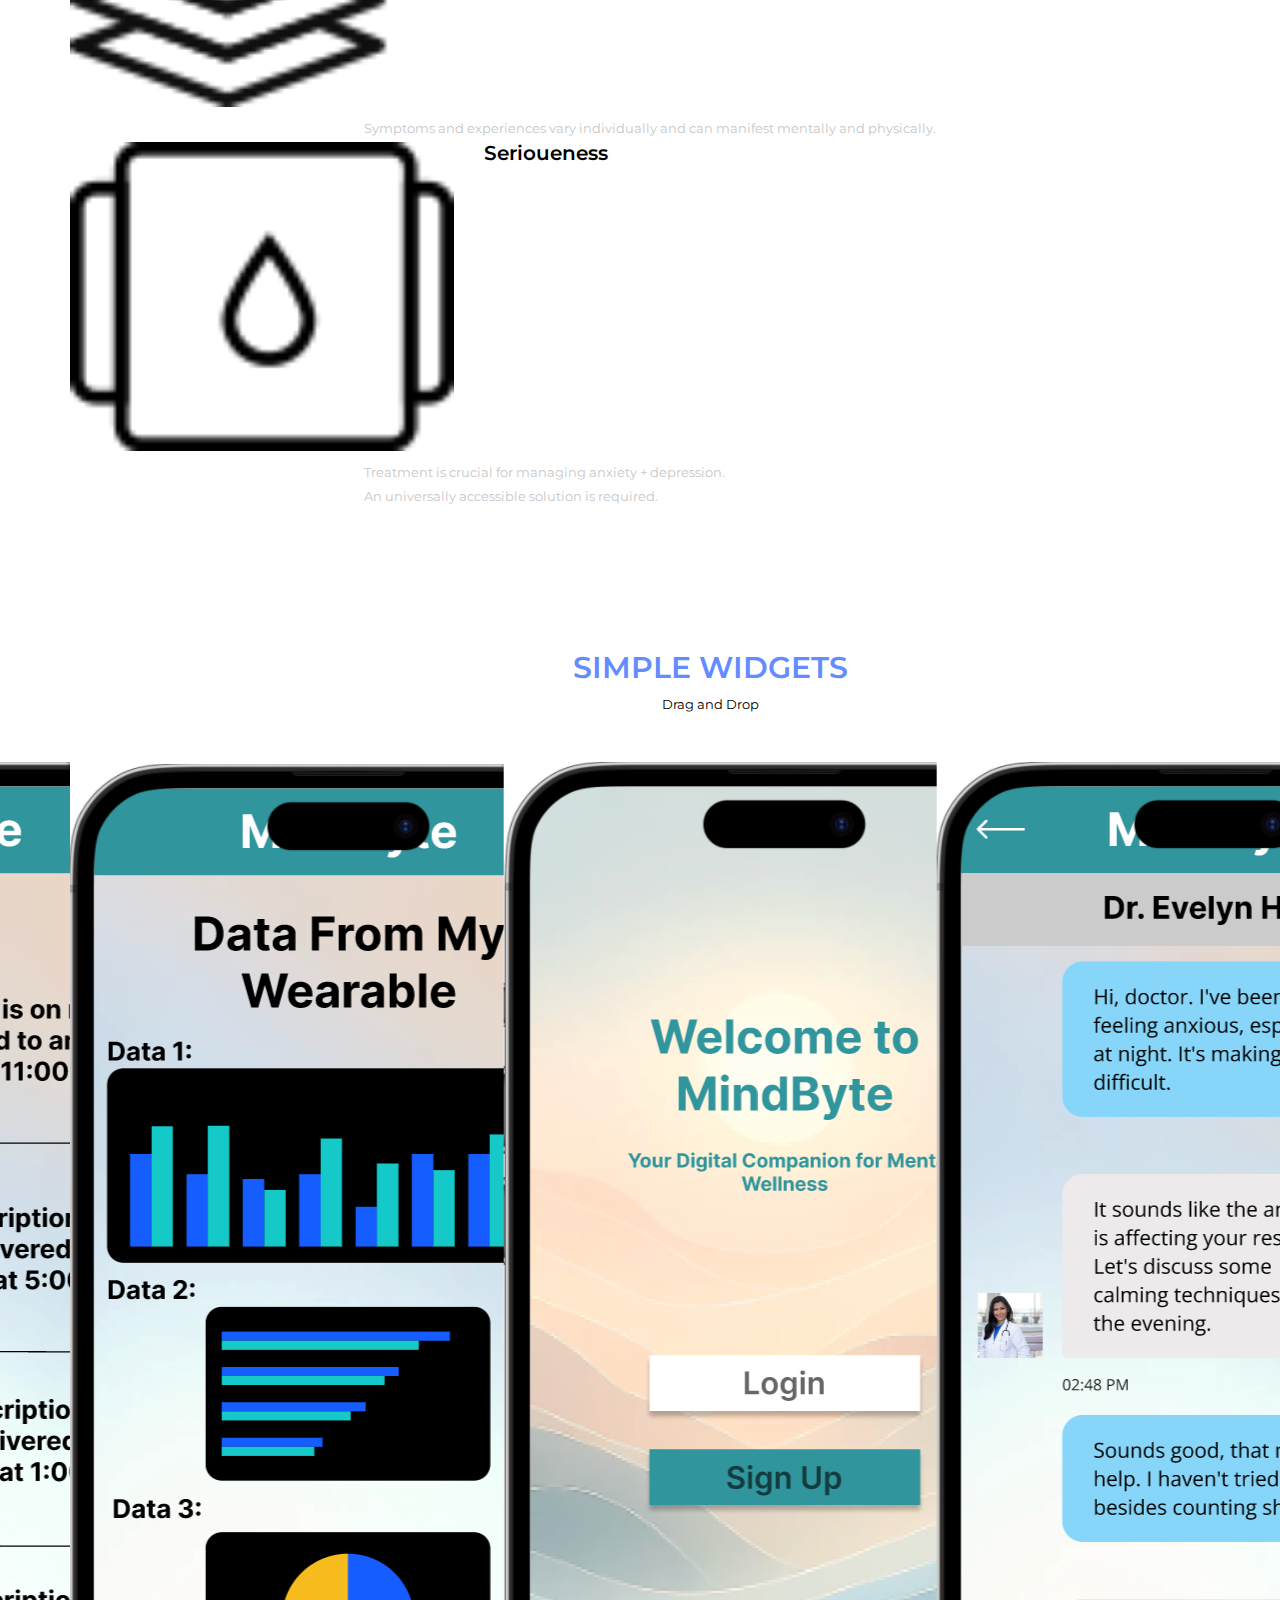
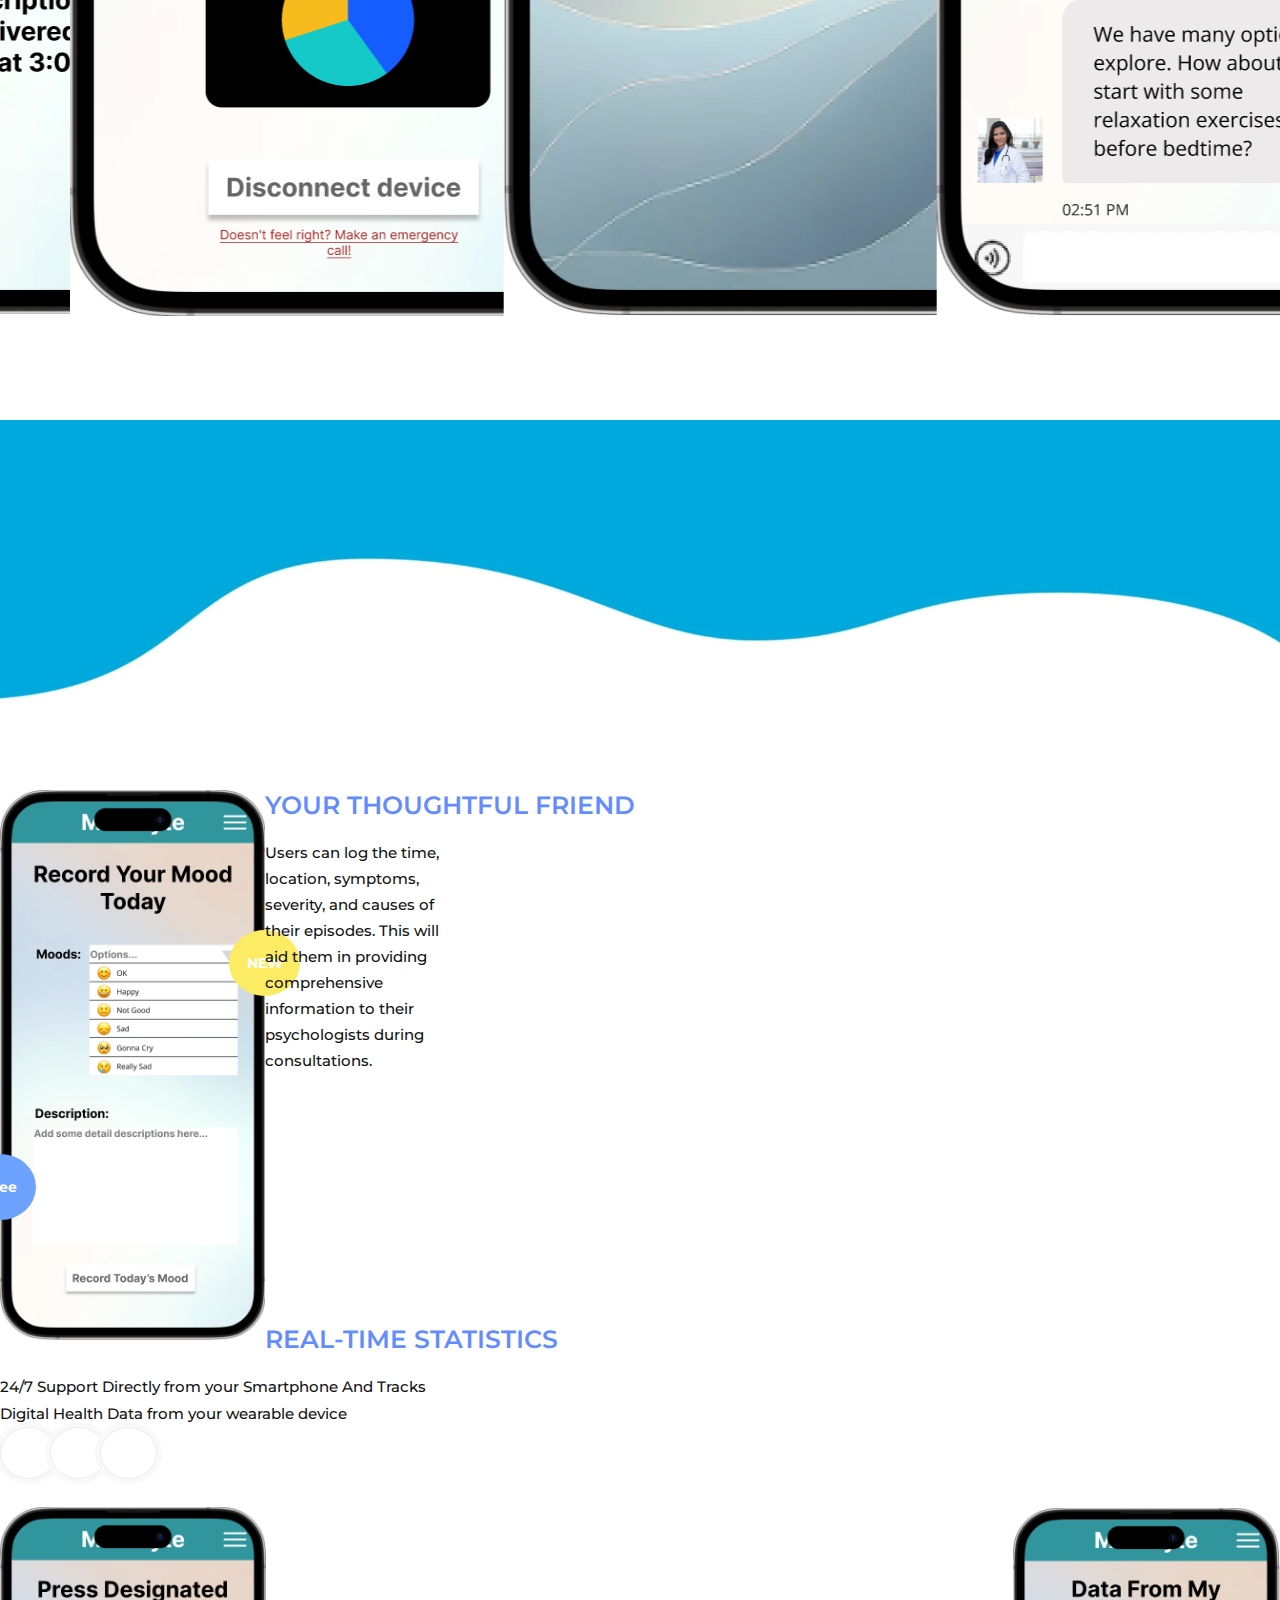
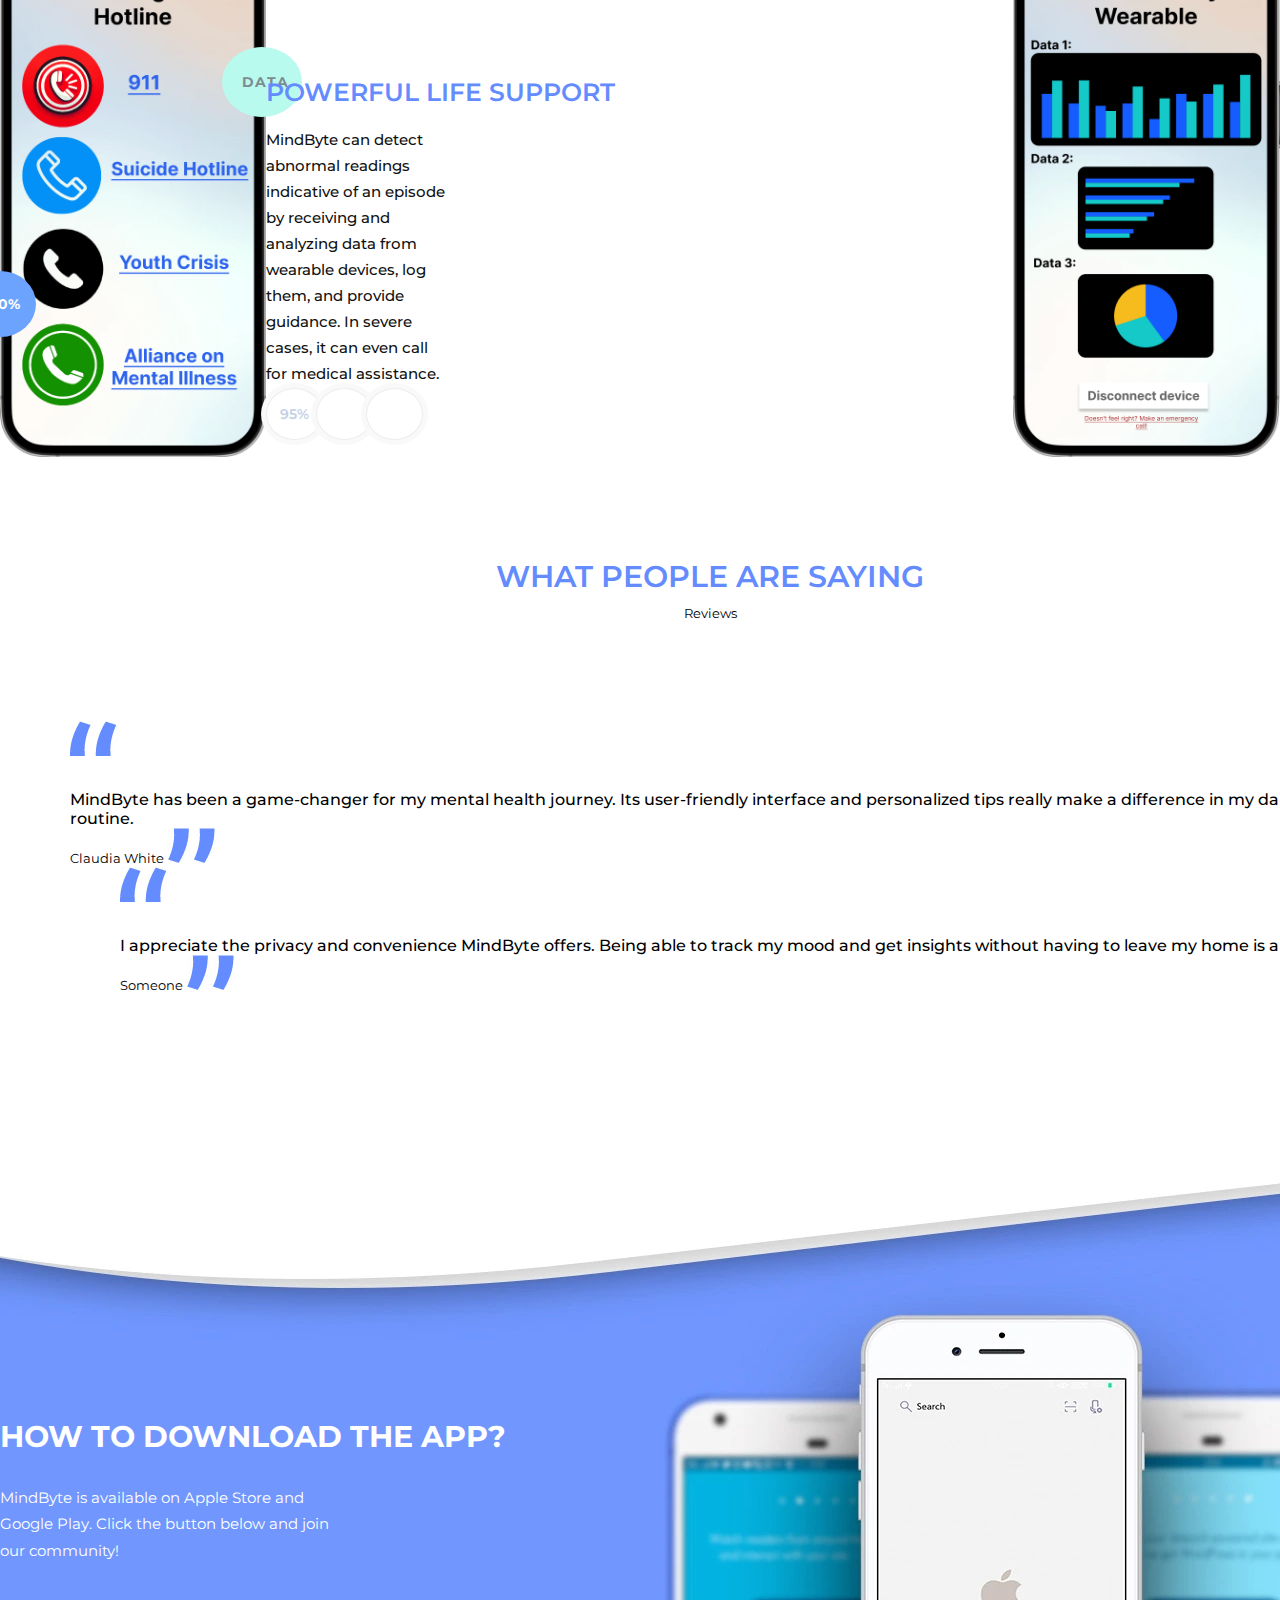
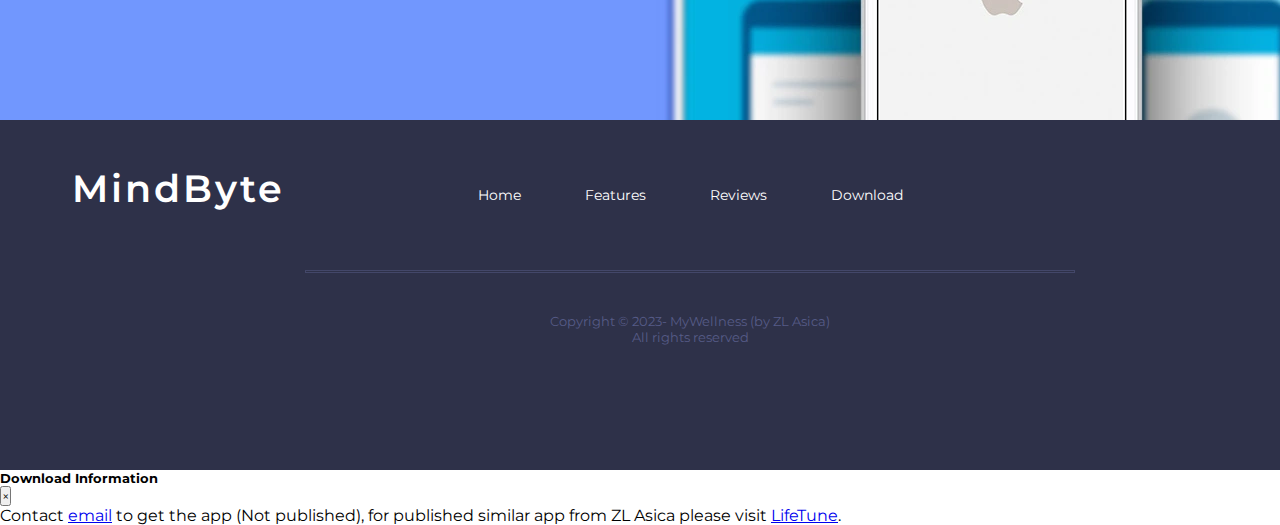
==== commit 01c4a992: "Add files via upload" ====
--- a/index.html
+++ b/index.html
@@ -100,7 +100,7 @@
     					<img class="grid-image" src="img/icon-1.png" loading="lazy" alt="Icon-1">
     					<h1 class="grid-title">Mental Health Crisis</h1>
     					<p class="grid-desc">1 in 3 U.S. young adults are impacted by mental health issues
-							<br>However, therapy can be costly 
+							<br>However, therapy can be costly. 
 						</p>
     				</div>
     
@@ -108,7 +108,7 @@
     					<img class="grid-image" src="img/icon-2.png" loading="lazy" alt="Icon-2">
     					<h1 class="grid-title">Symptoms' Diversity</h1>
     					<p class="grid-desc">Symptoms and experiences vary individually and
-							can manifest mentally and physically 
+							can manifest mentally and physically. 
 							
 							</p>
     				</div>
@@ -117,7 +117,7 @@
     					<img class="grid-image" src="img/icon-3.png" loading="lazy" alt="Icon-3">
     					<h1 class="grid-title">Serioueness</h1>
     					<p class="grid-desc">Treatment is crucial for managing anxiety + depression.<br> 
-							Need for a universally accessible solution that is tailored to individual needs 
+							An universally accessible solution is required.
 						</p>
     				</div>
     			</div>
@@ -335,4 +335,4 @@
 
 
 </body>
-</html>
+</html>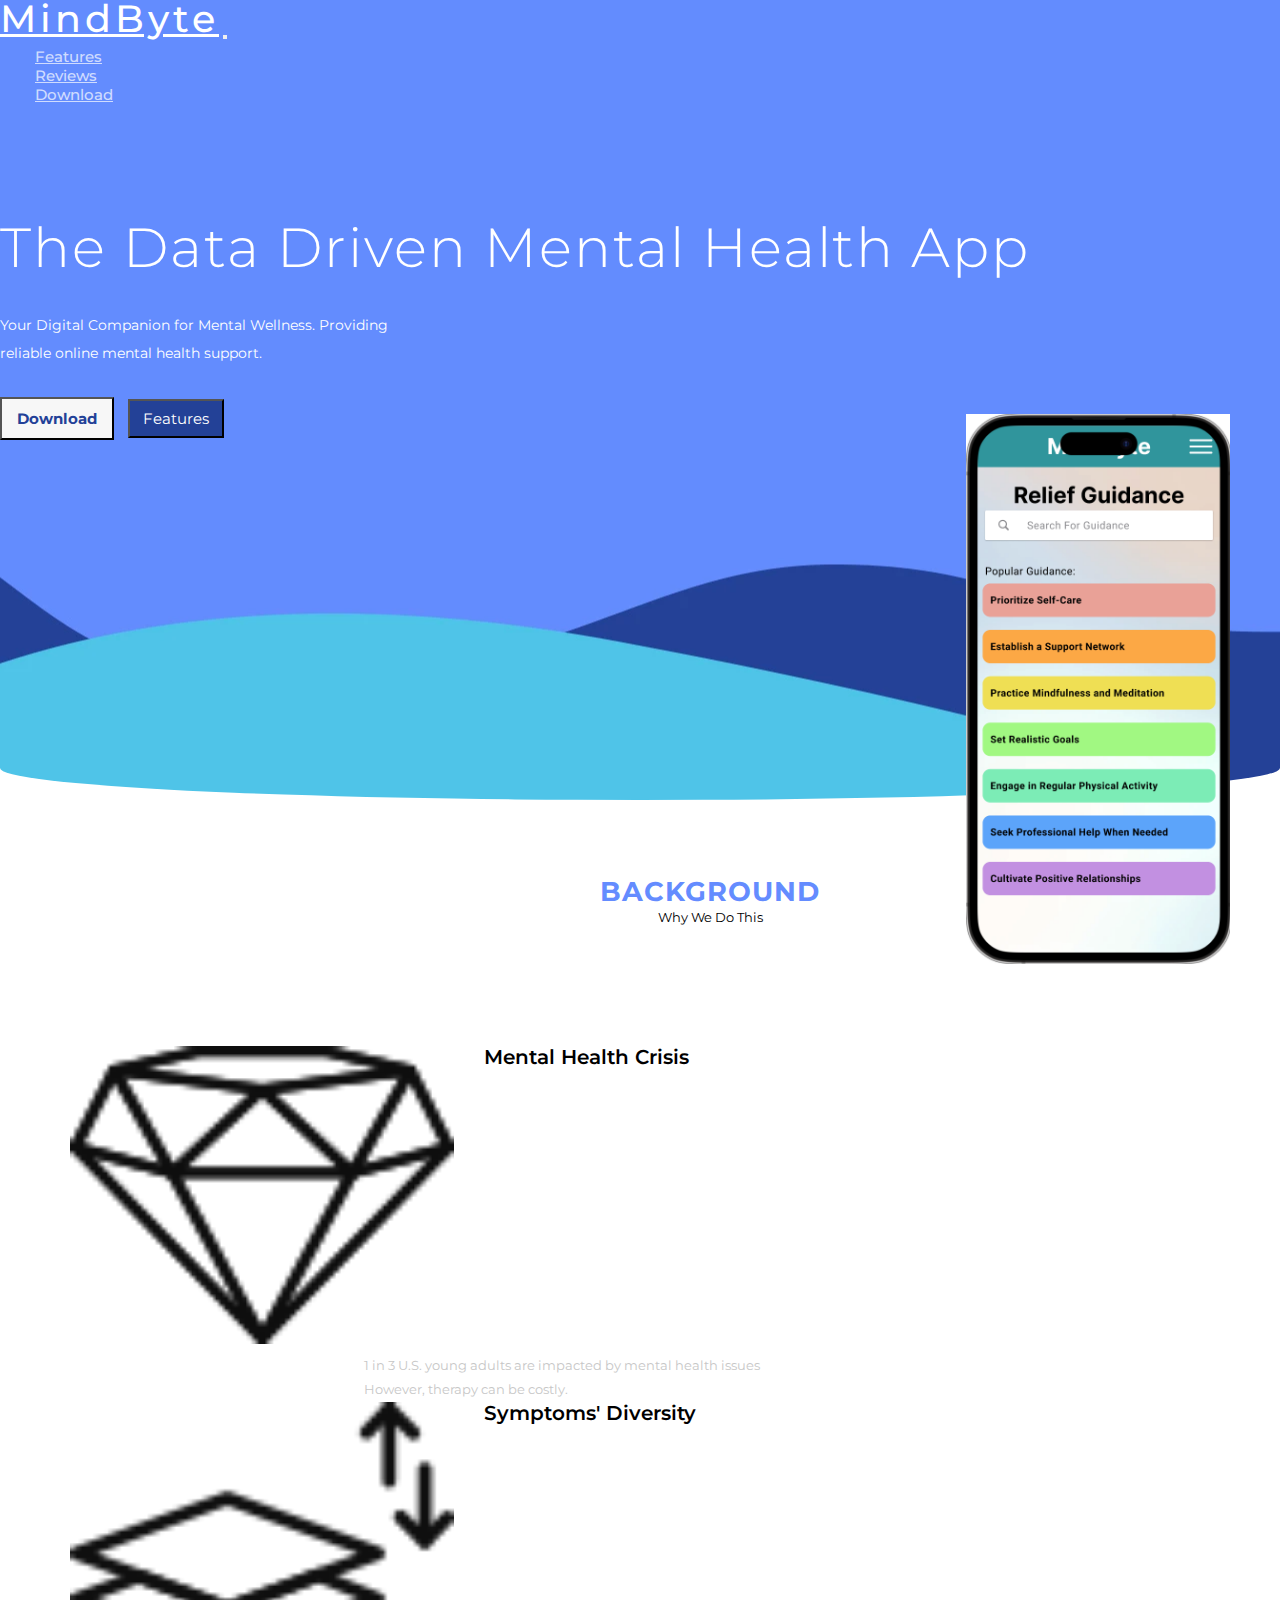
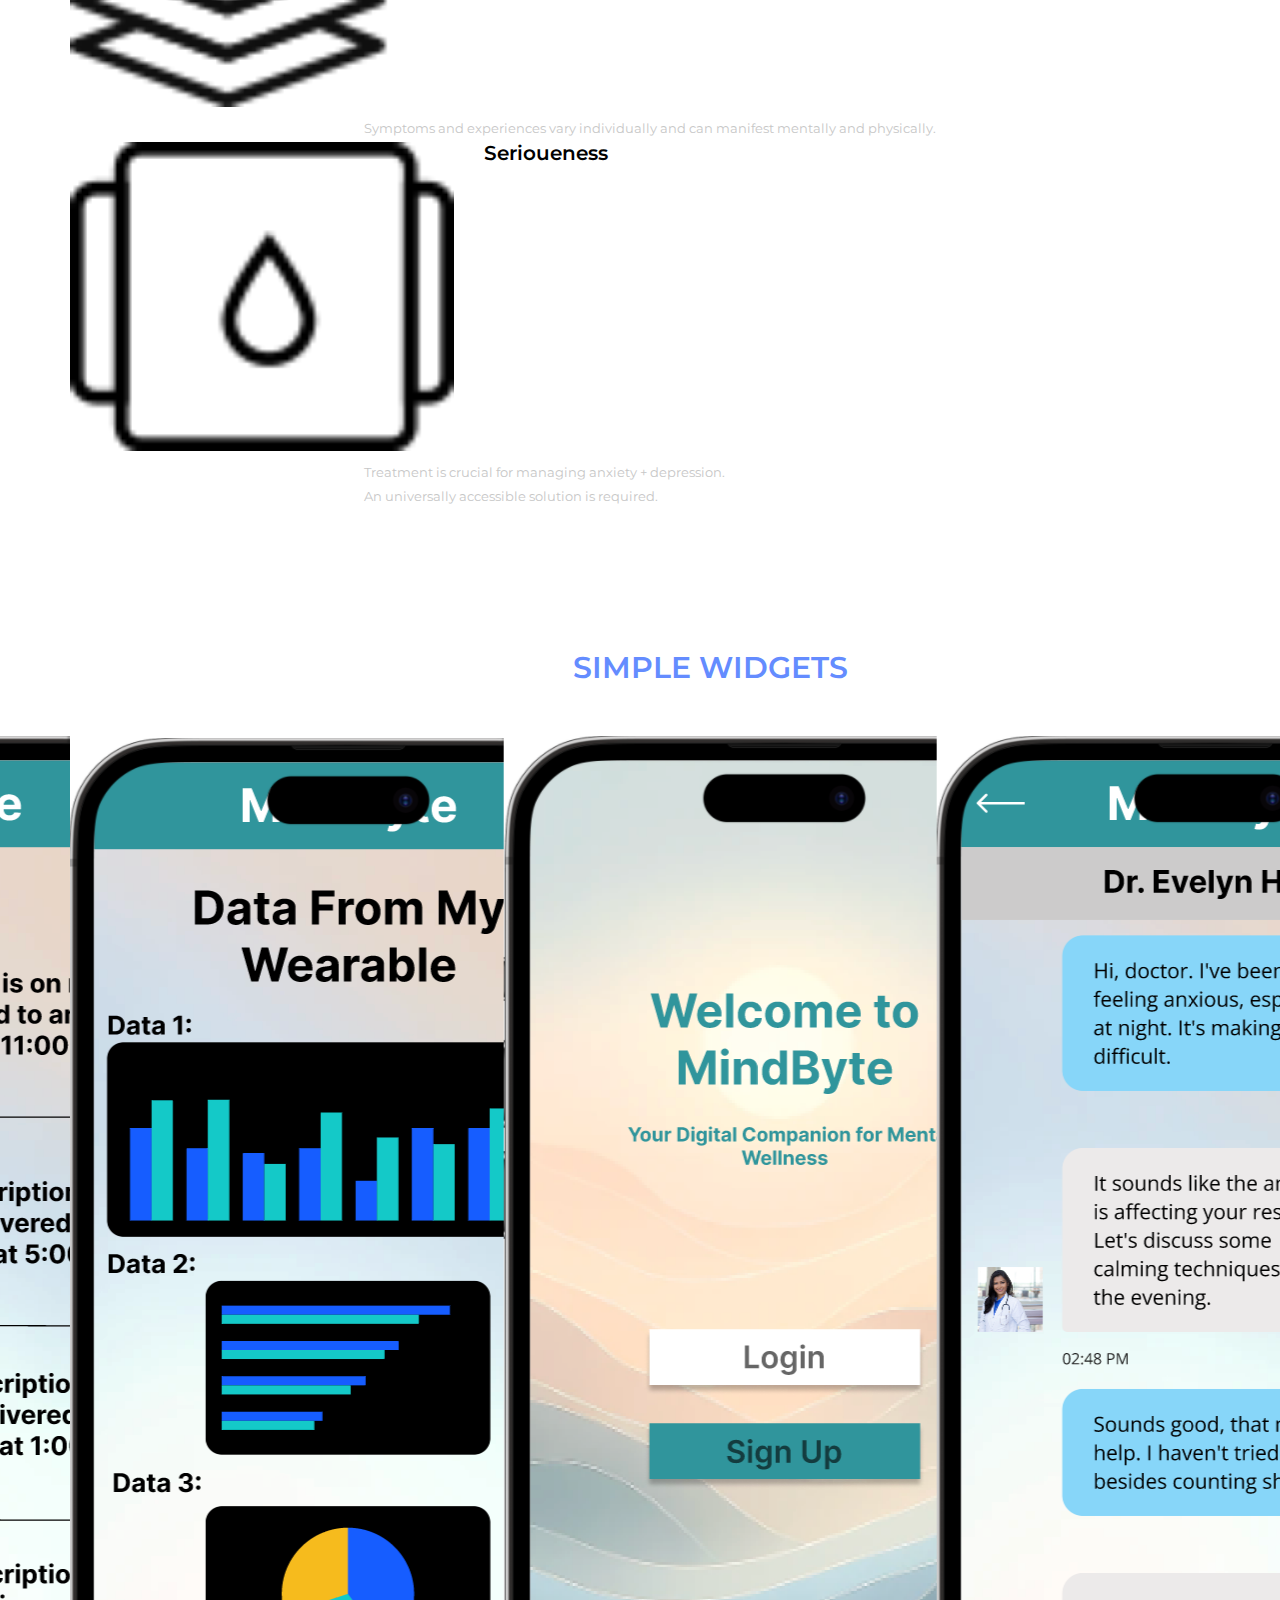
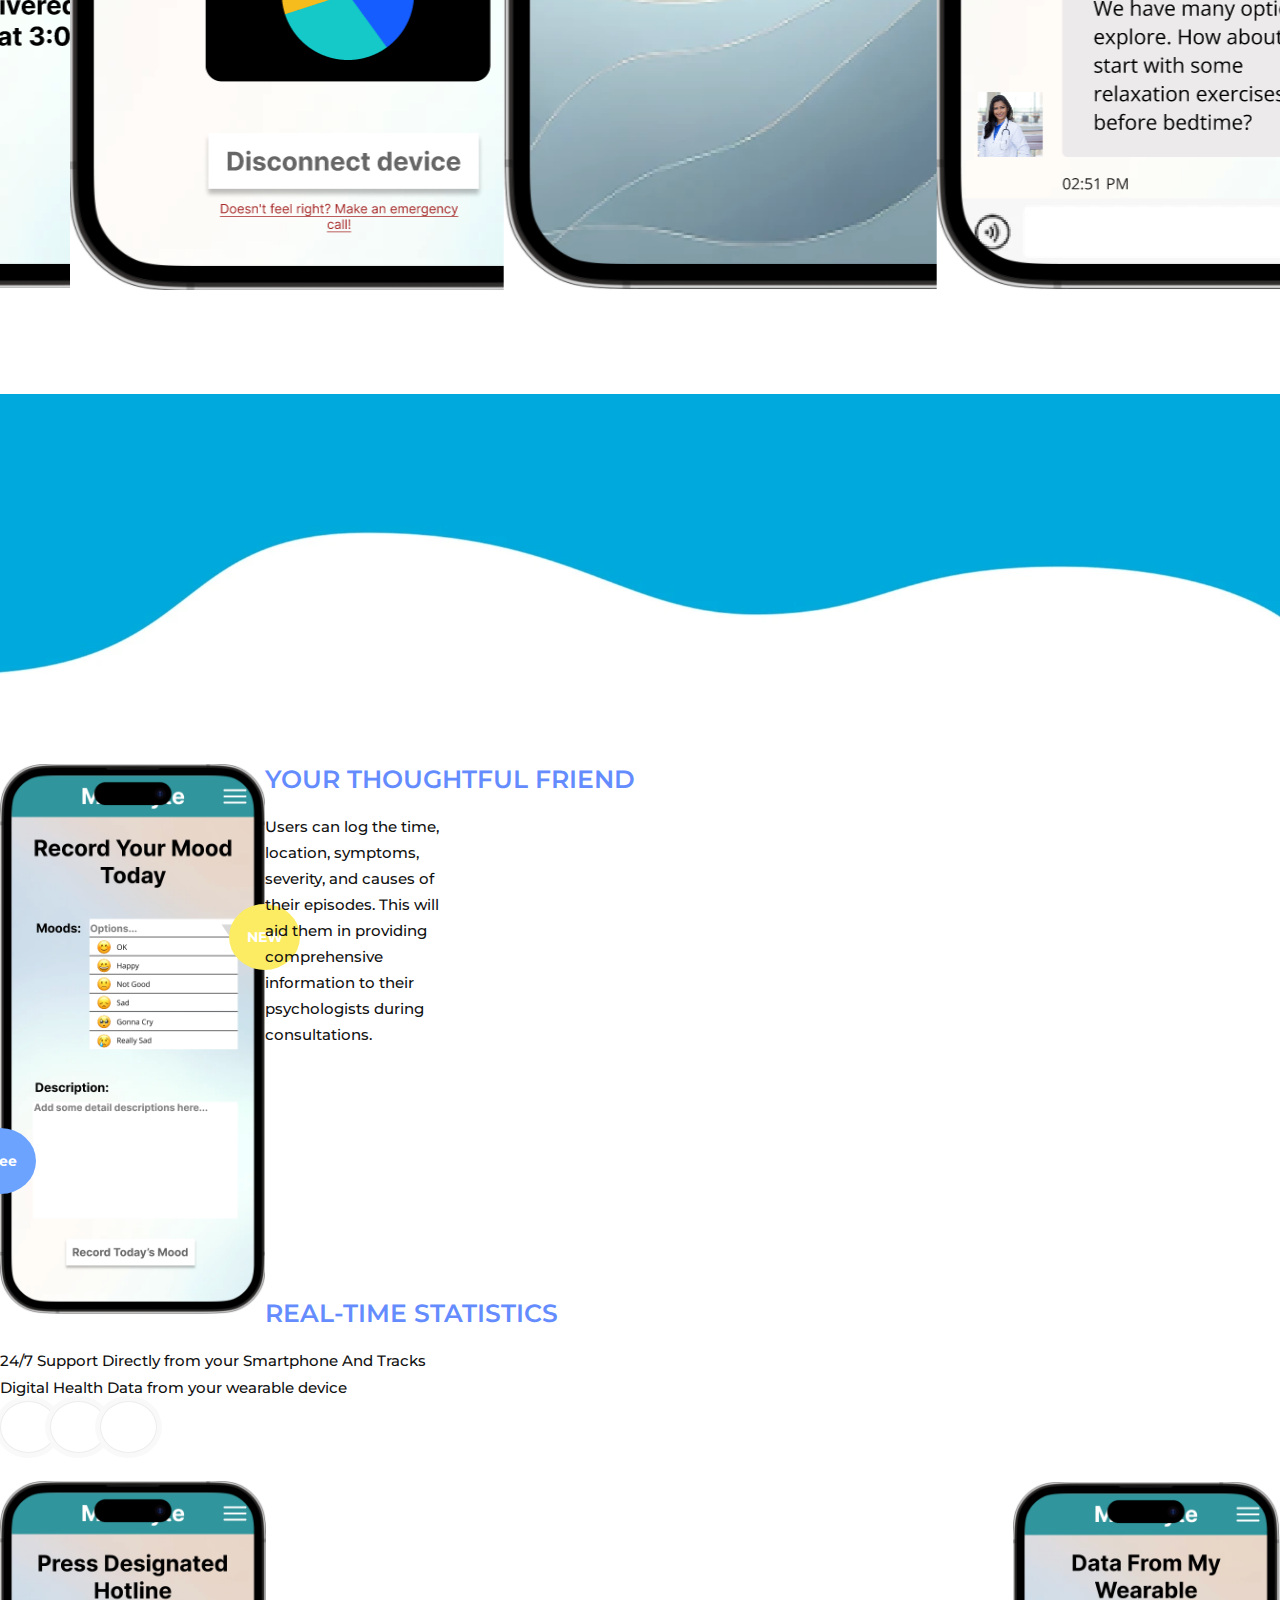
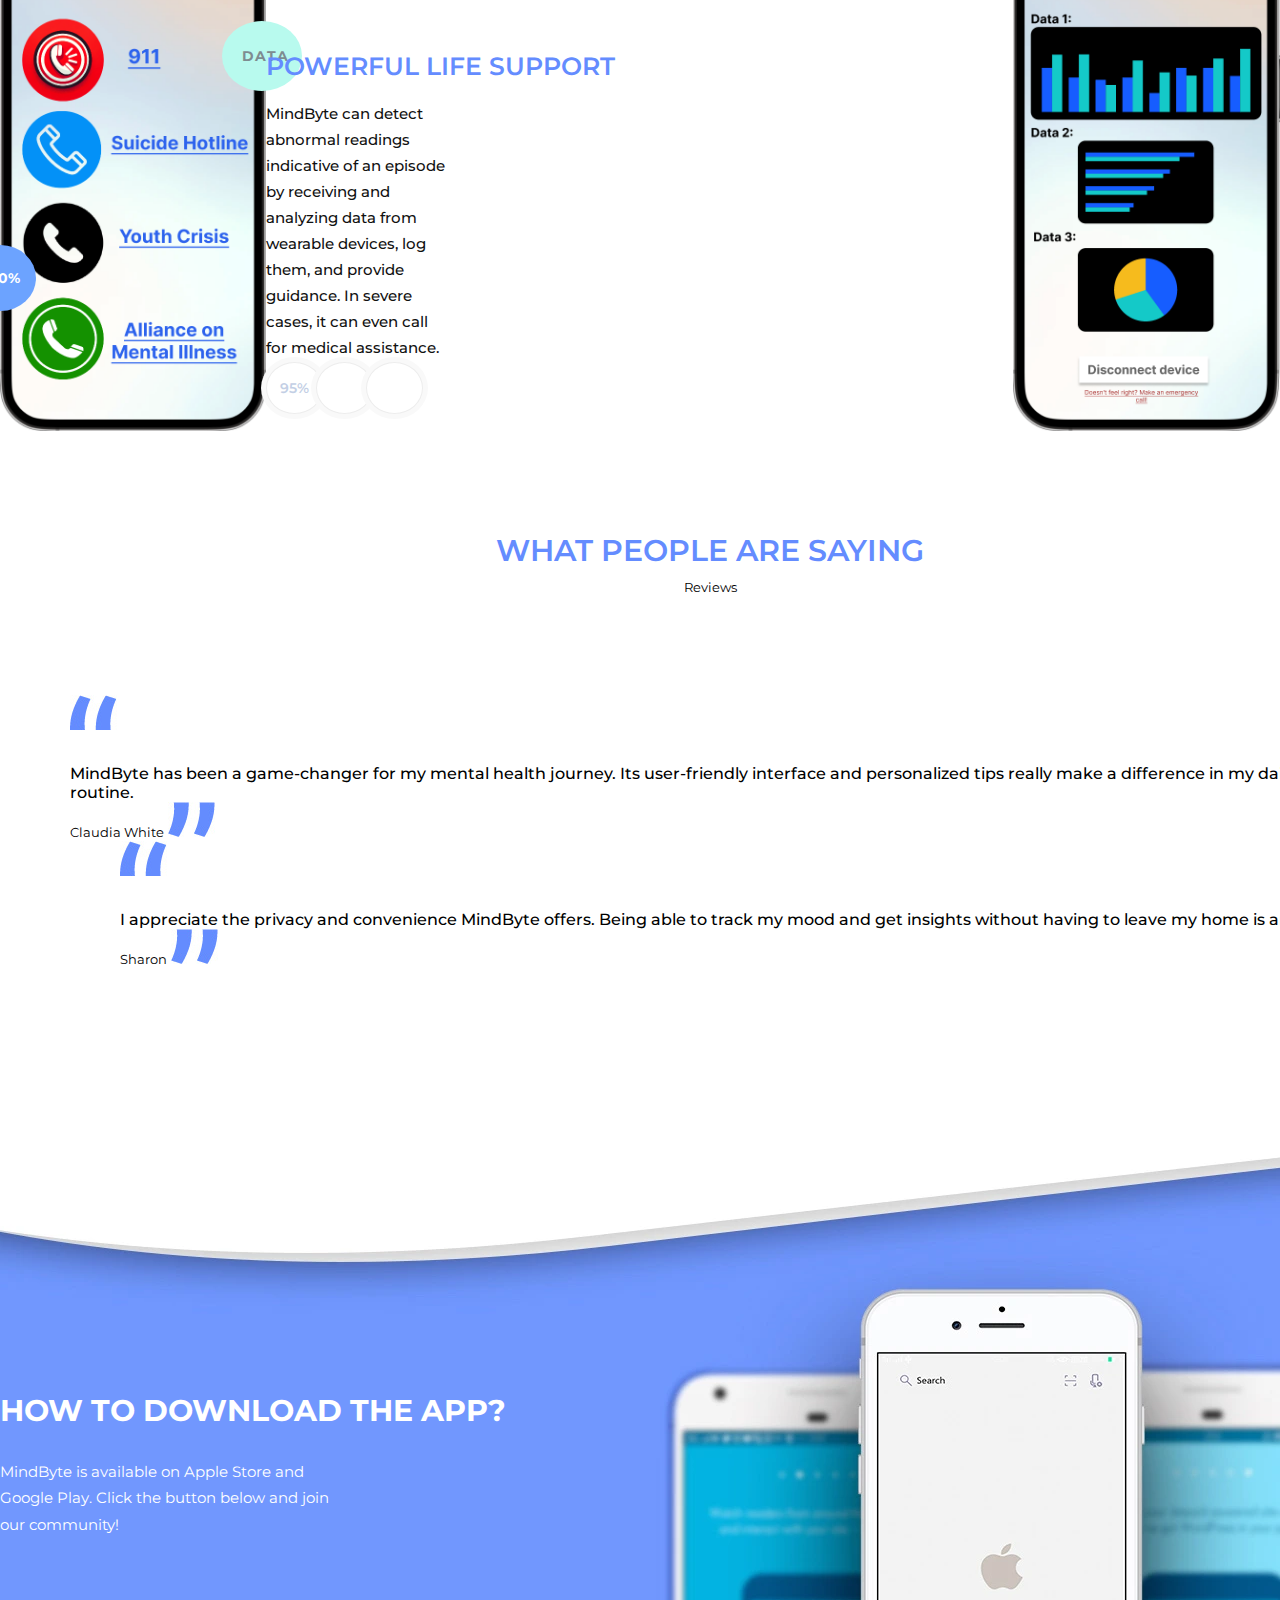
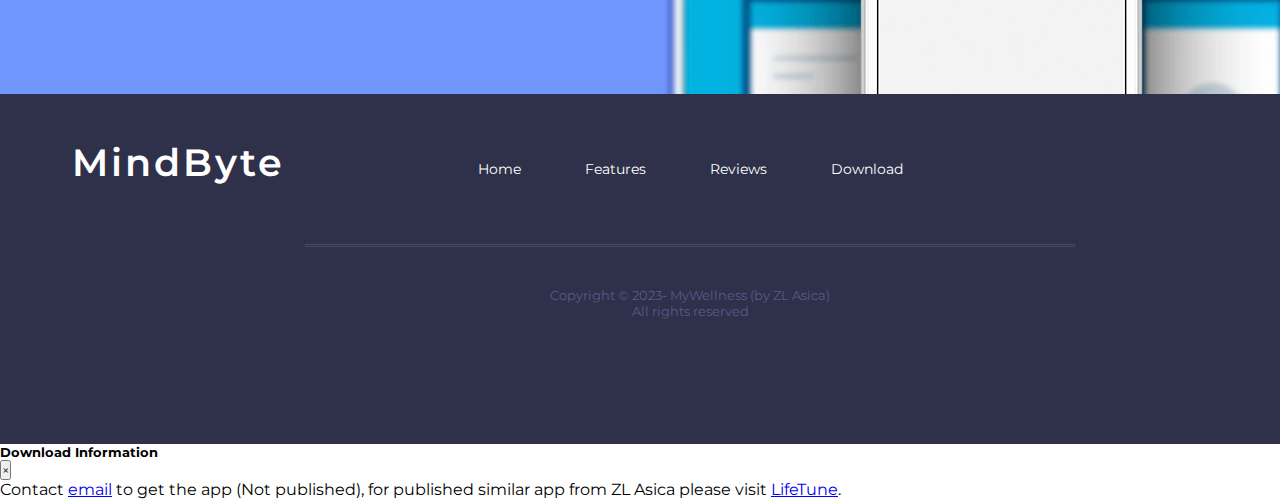
==== commit 436e2564: "Update index.html" ====
--- a/index.html
+++ b/index.html
@@ -130,7 +130,6 @@
     
     	<div class="fh5co-slider-outer wow fadeIn" data-wow-delay="0.36s">
     		<h1>SIMPLE WIDGETS</h1>
-    		<small>Drag and Drop</small>
     		<div class="container fh5co-slider-inner">
     
     
@@ -230,7 +229,7 @@
     				<div class="col-sm-5 testimonial-2 wow fadeIn animated" data-wow-delay="0.67s">
     					<img class="float-left" src="img/quotes-1.jpg" loading="lazy" alt="Quote 1">
     					<p class="testimonial-desc">I appreciate the privacy and convenience MindByte offers. Being able to track my mood and get insights without having to leave my home is amazing.</p>
-    					<small class="testimonial-author">Someone</small>
+    					<small class="testimonial-author">Sharon</small>
     					<img class="float-right" src="img/quotes-2.jpg" loading="lazy" alt="Quote 2">
     				</div>
     			</div>
@@ -335,4 +334,4 @@
 
 
 </body>
-</html>+</html>
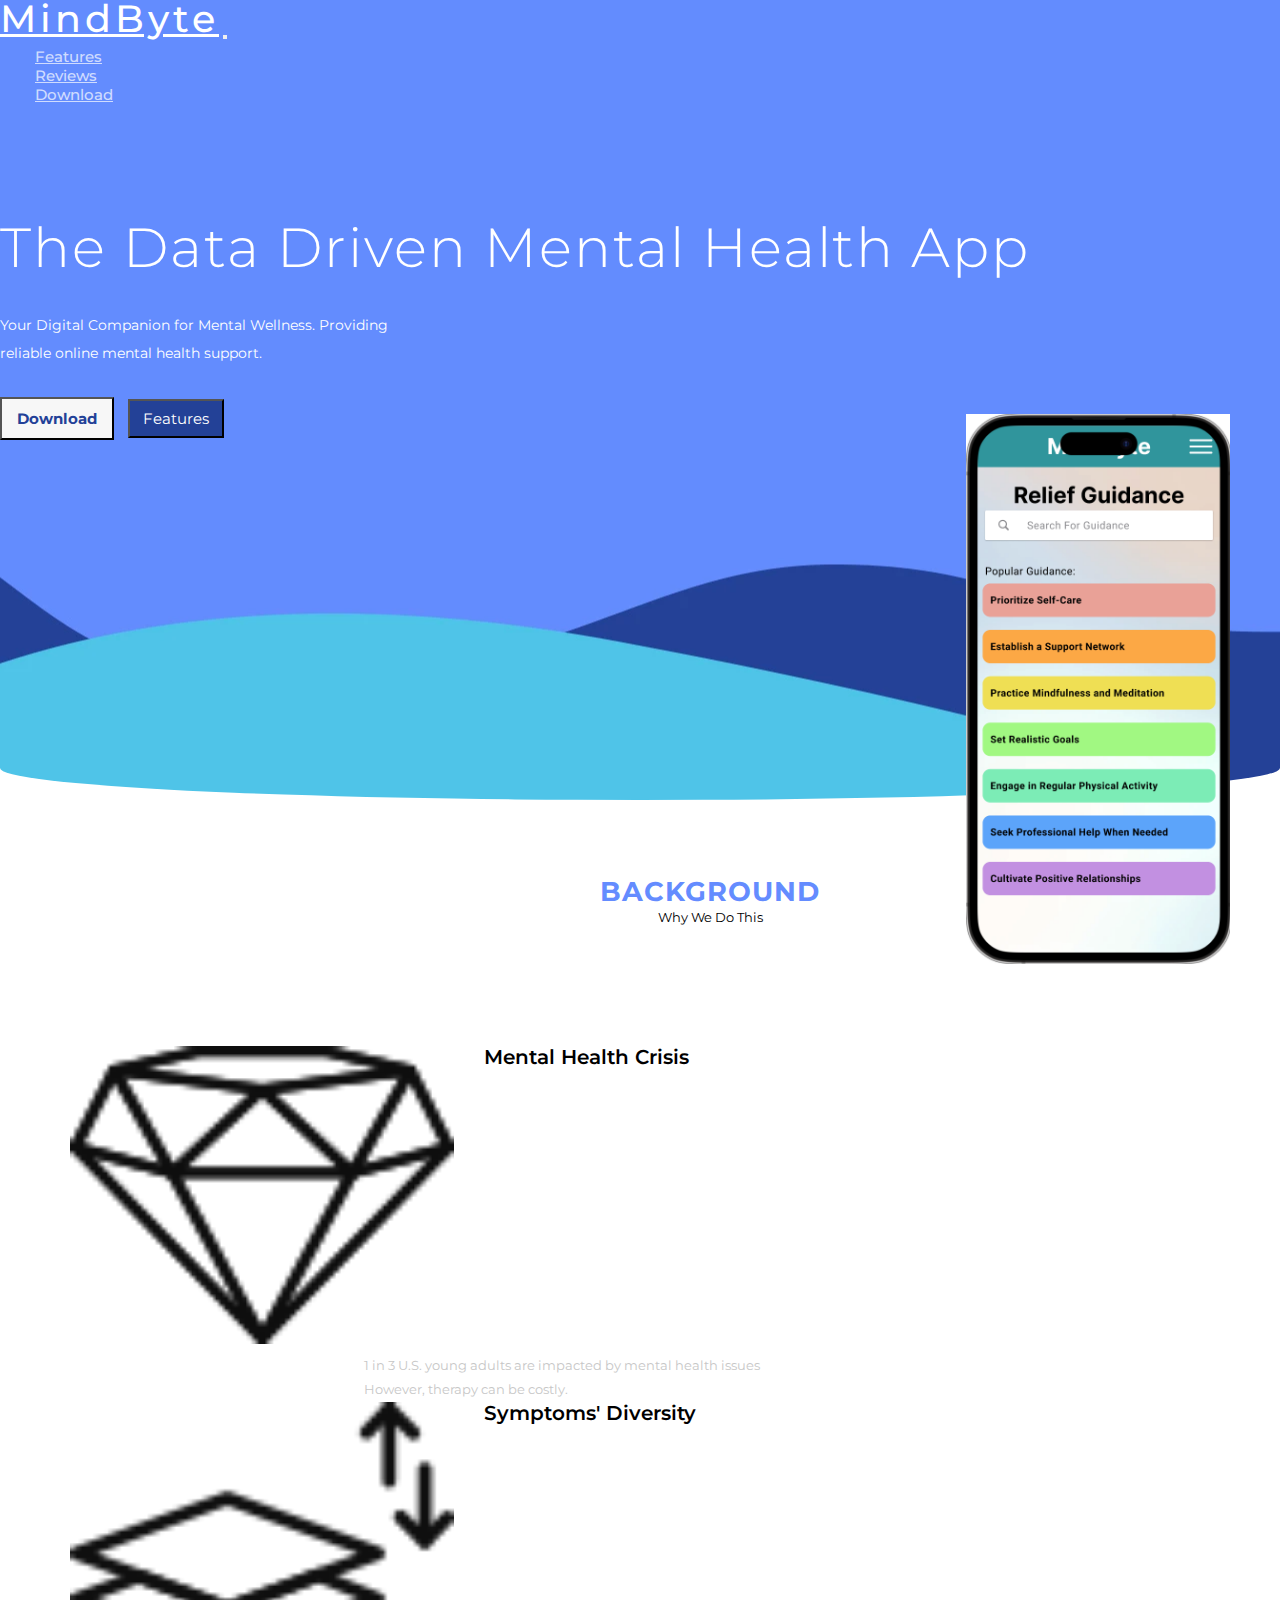
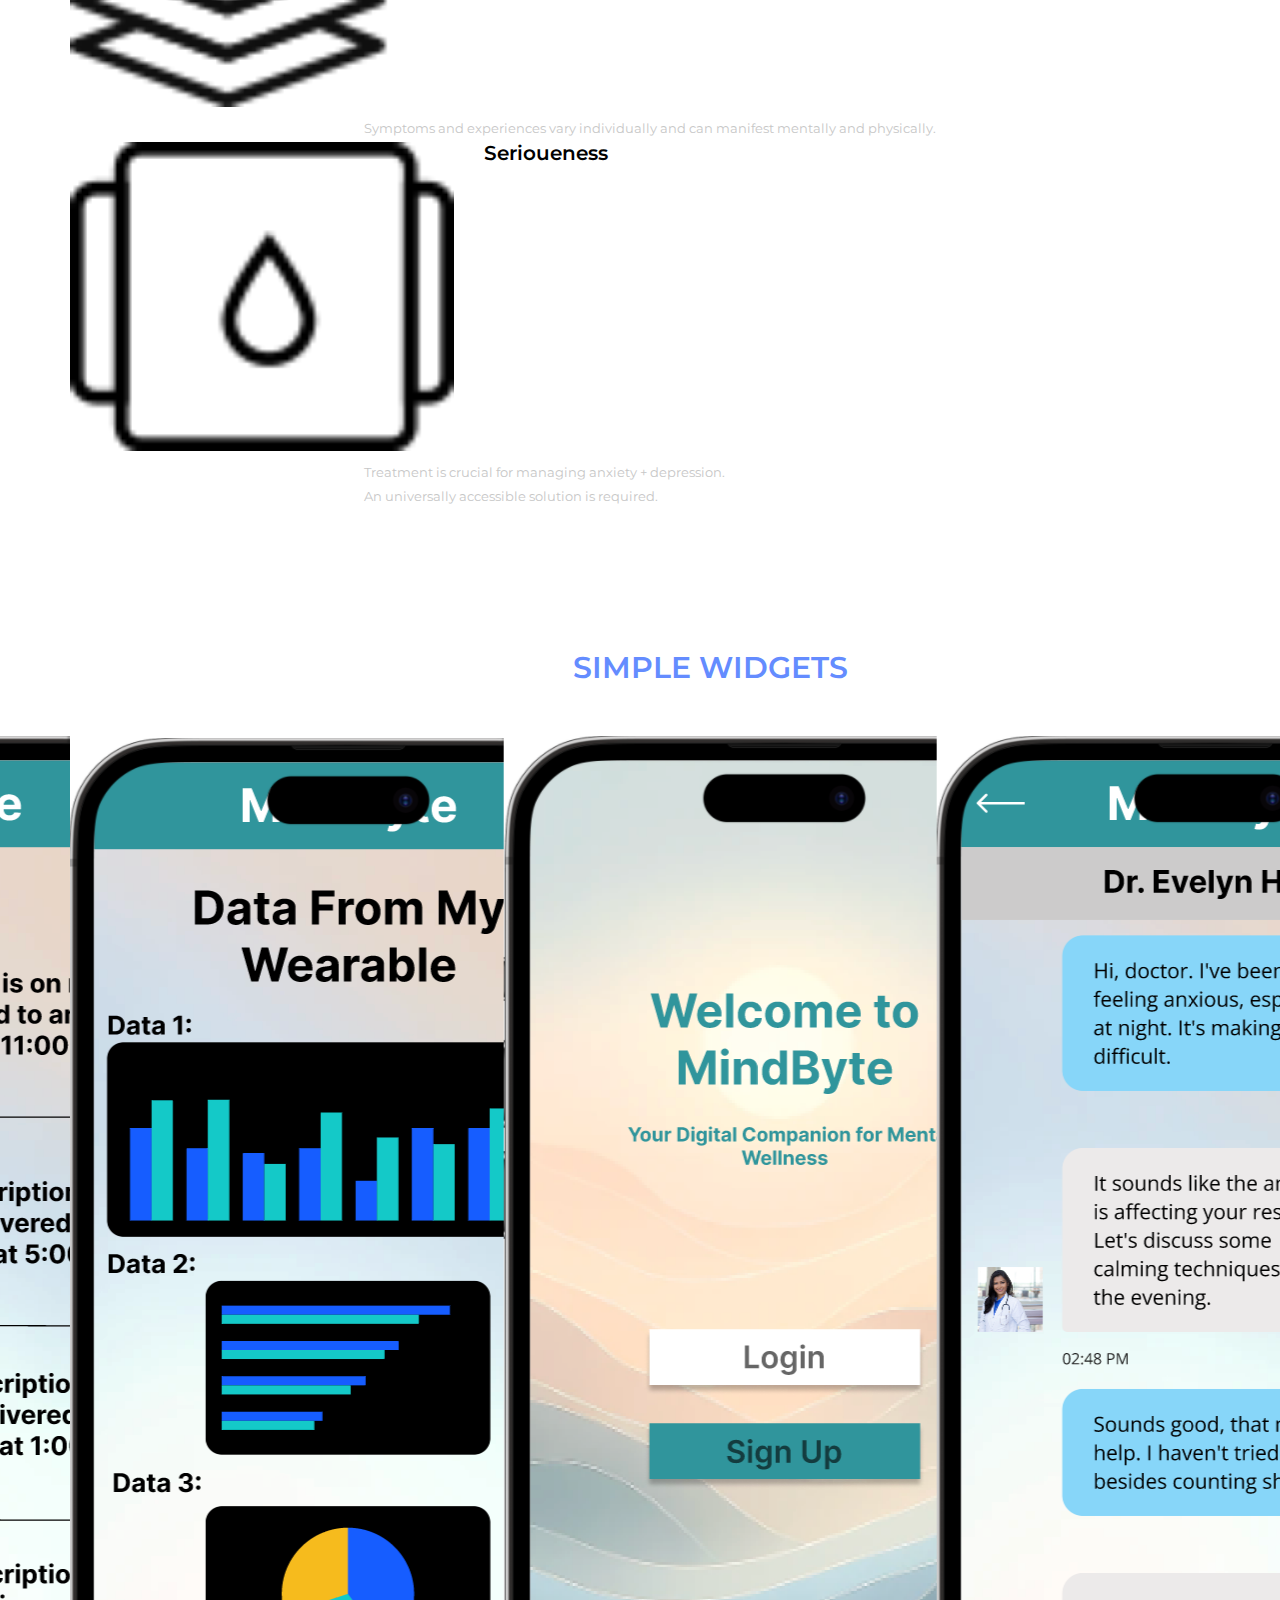
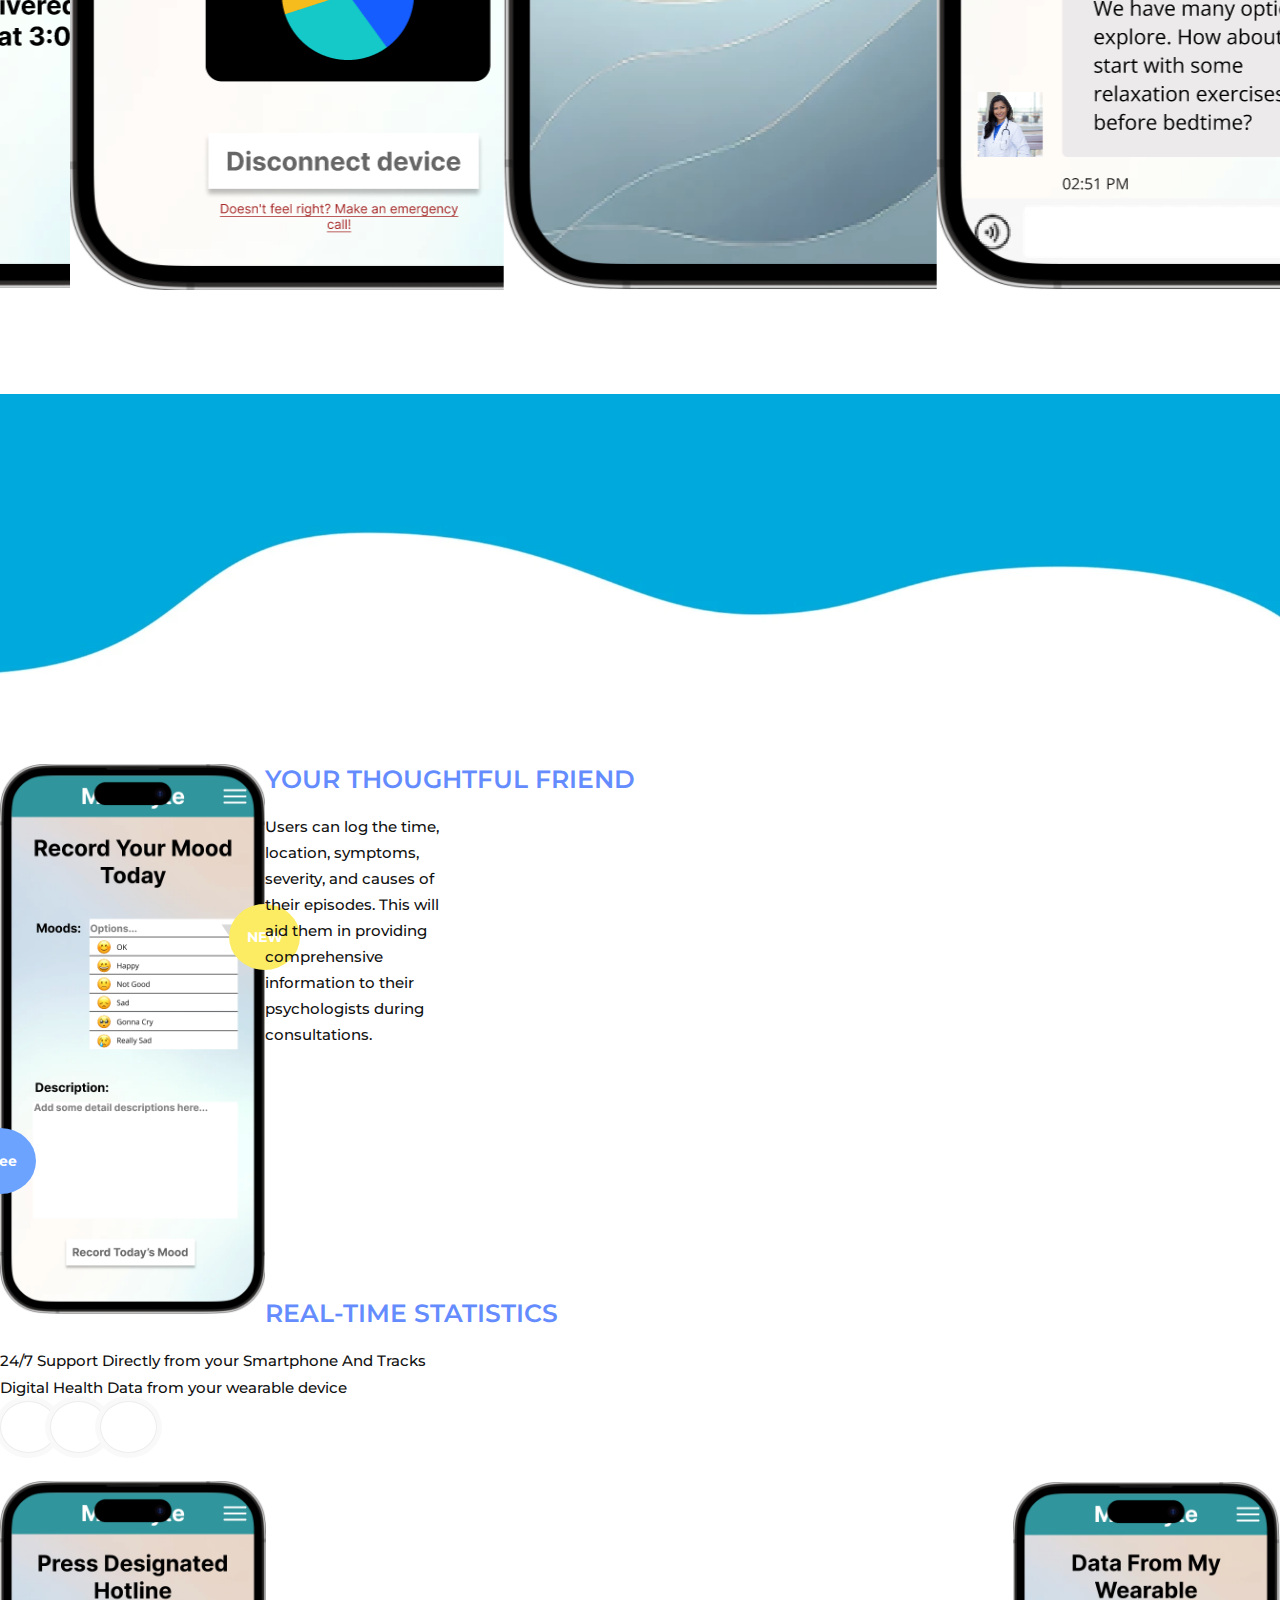
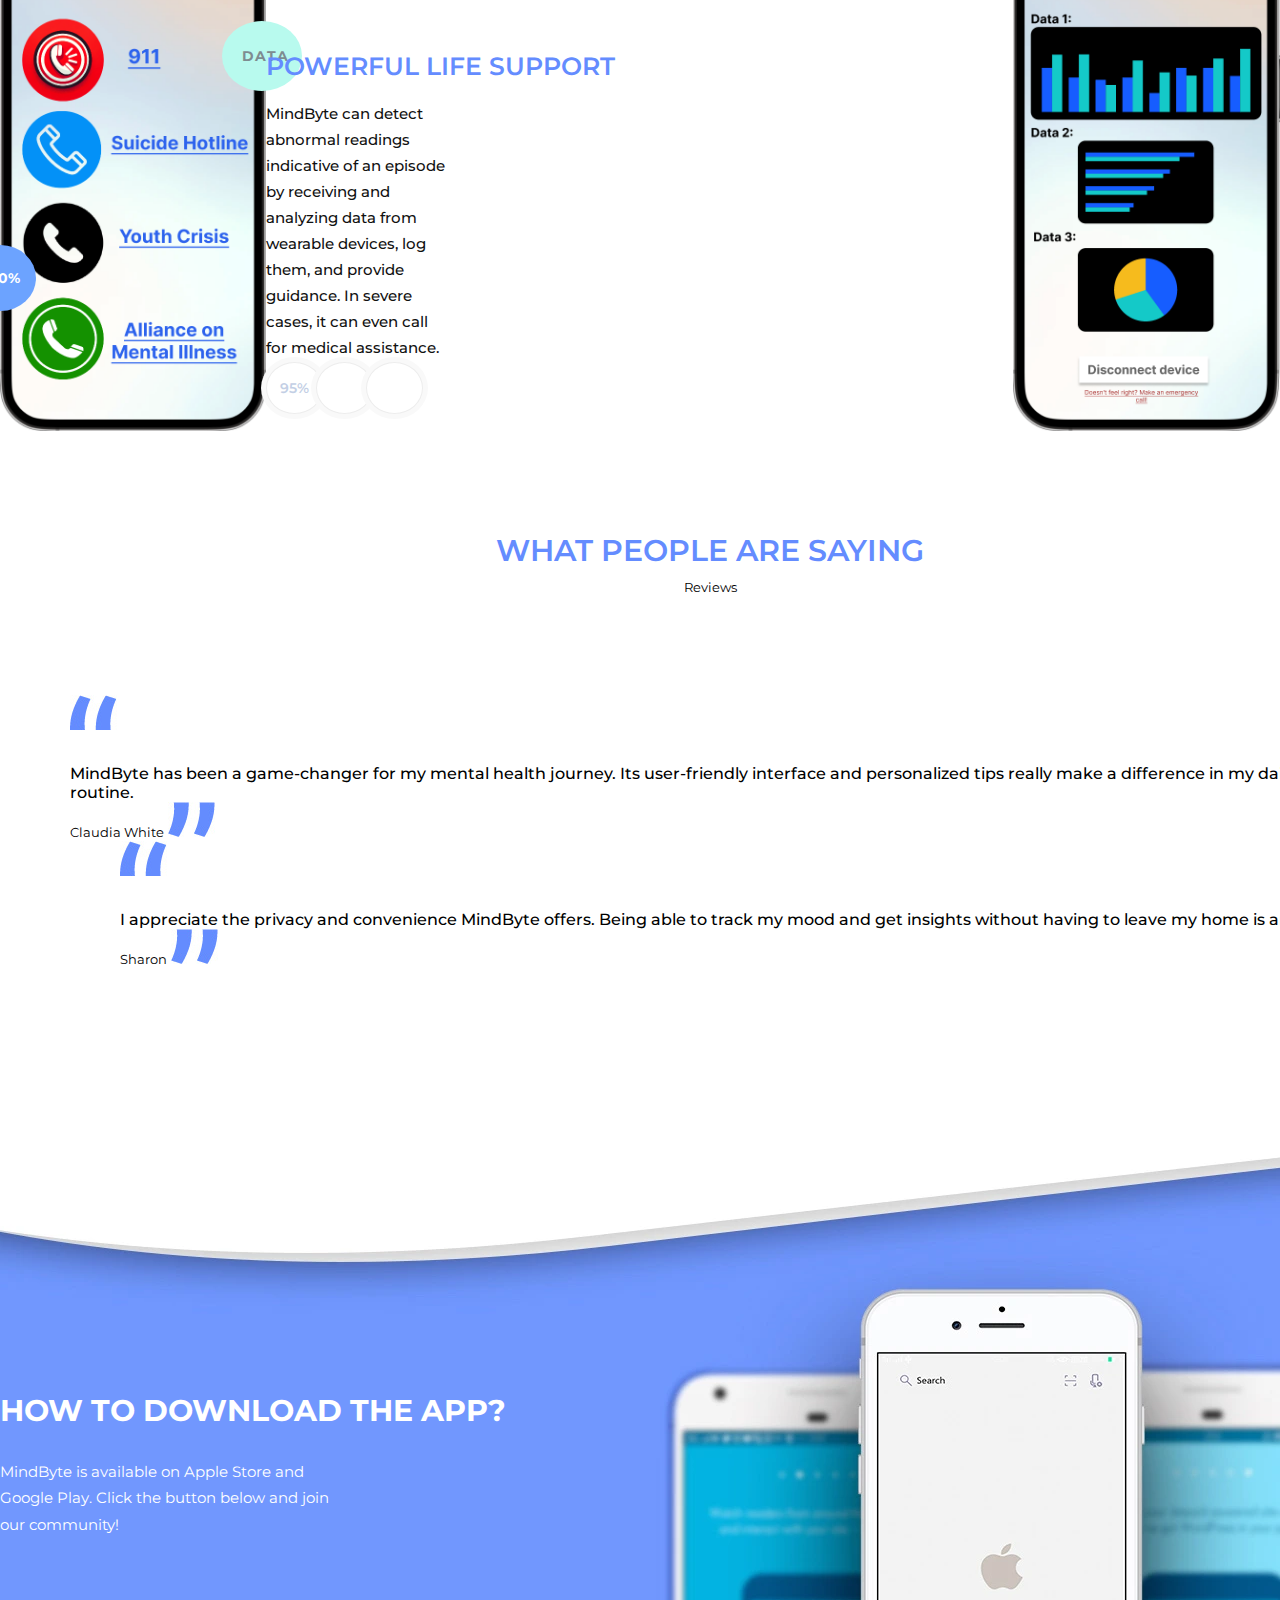
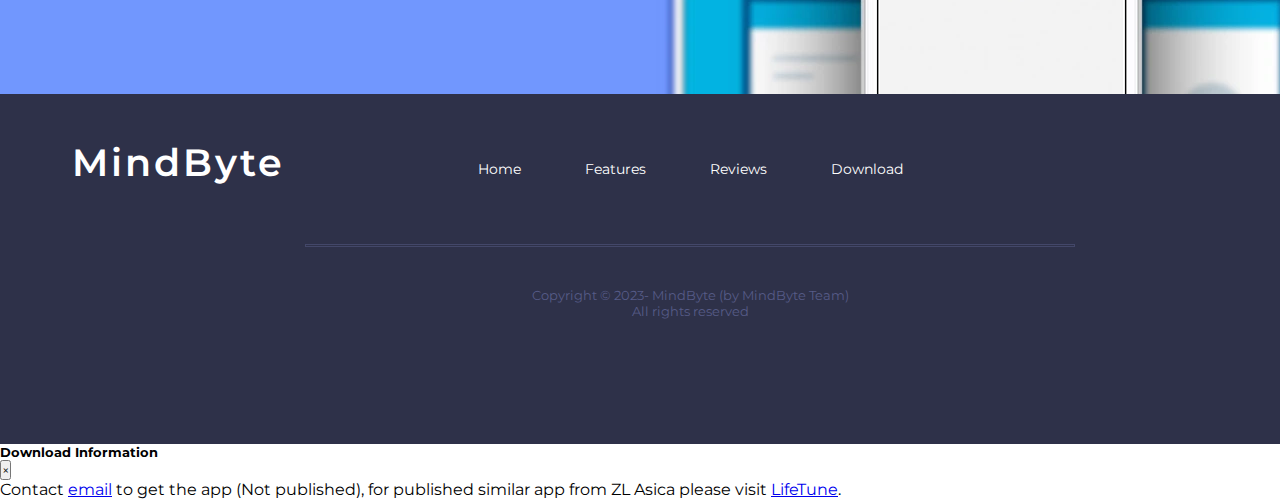
==== commit db432ccc: "Update index.html" ====
--- a/index.html
+++ b/index.html
@@ -9,12 +9,12 @@
     <meta name="author" content="ZL Asica" />
 
 	<!-- Facebook and Twitter integration -->
-	<meta property="og:title" content="MyWellness – Personal Health Tracking"/>
+	<meta property="og:title" content="MindByte – Personal Mental Health Tracking"/>
     <meta property="og:image" content="/img/favicon.png"/>
     <meta property="og:url" content="https://mywellness.zla.app/"/>
-    <meta property="og:site_name" content="MyWellness"/>
+    <meta property="og:site_name" content="MindByte"/>
     <meta property="og:description" content="A personalized app to track and advise on your health"/>
-    <meta name="twitter:title" content="MyWellness" />
+    <meta name="twitter:title" content="MindByte" />
     <meta name="twitter:image" content="/img/favicon.png" />
     <meta name="twitter:url" content="https://mywellness.zla.app/" />
     <meta name="twitter:card" content="summary_large_image" />
@@ -291,7 +291,7 @@
 			<span class="border-bottom-footer"></span>
 
 			<p class="copyright">
-                Copyright &copy; 2023-<span id="copyright-year"></span> MyWellness (by ZL Asica)<br>All rights reserved
+                Copyright &copy; 2023-<span id="copyright-year"></span> MindByte (by MindByte Team)<br>All rights reserved
             </p>
 
 		</div>
